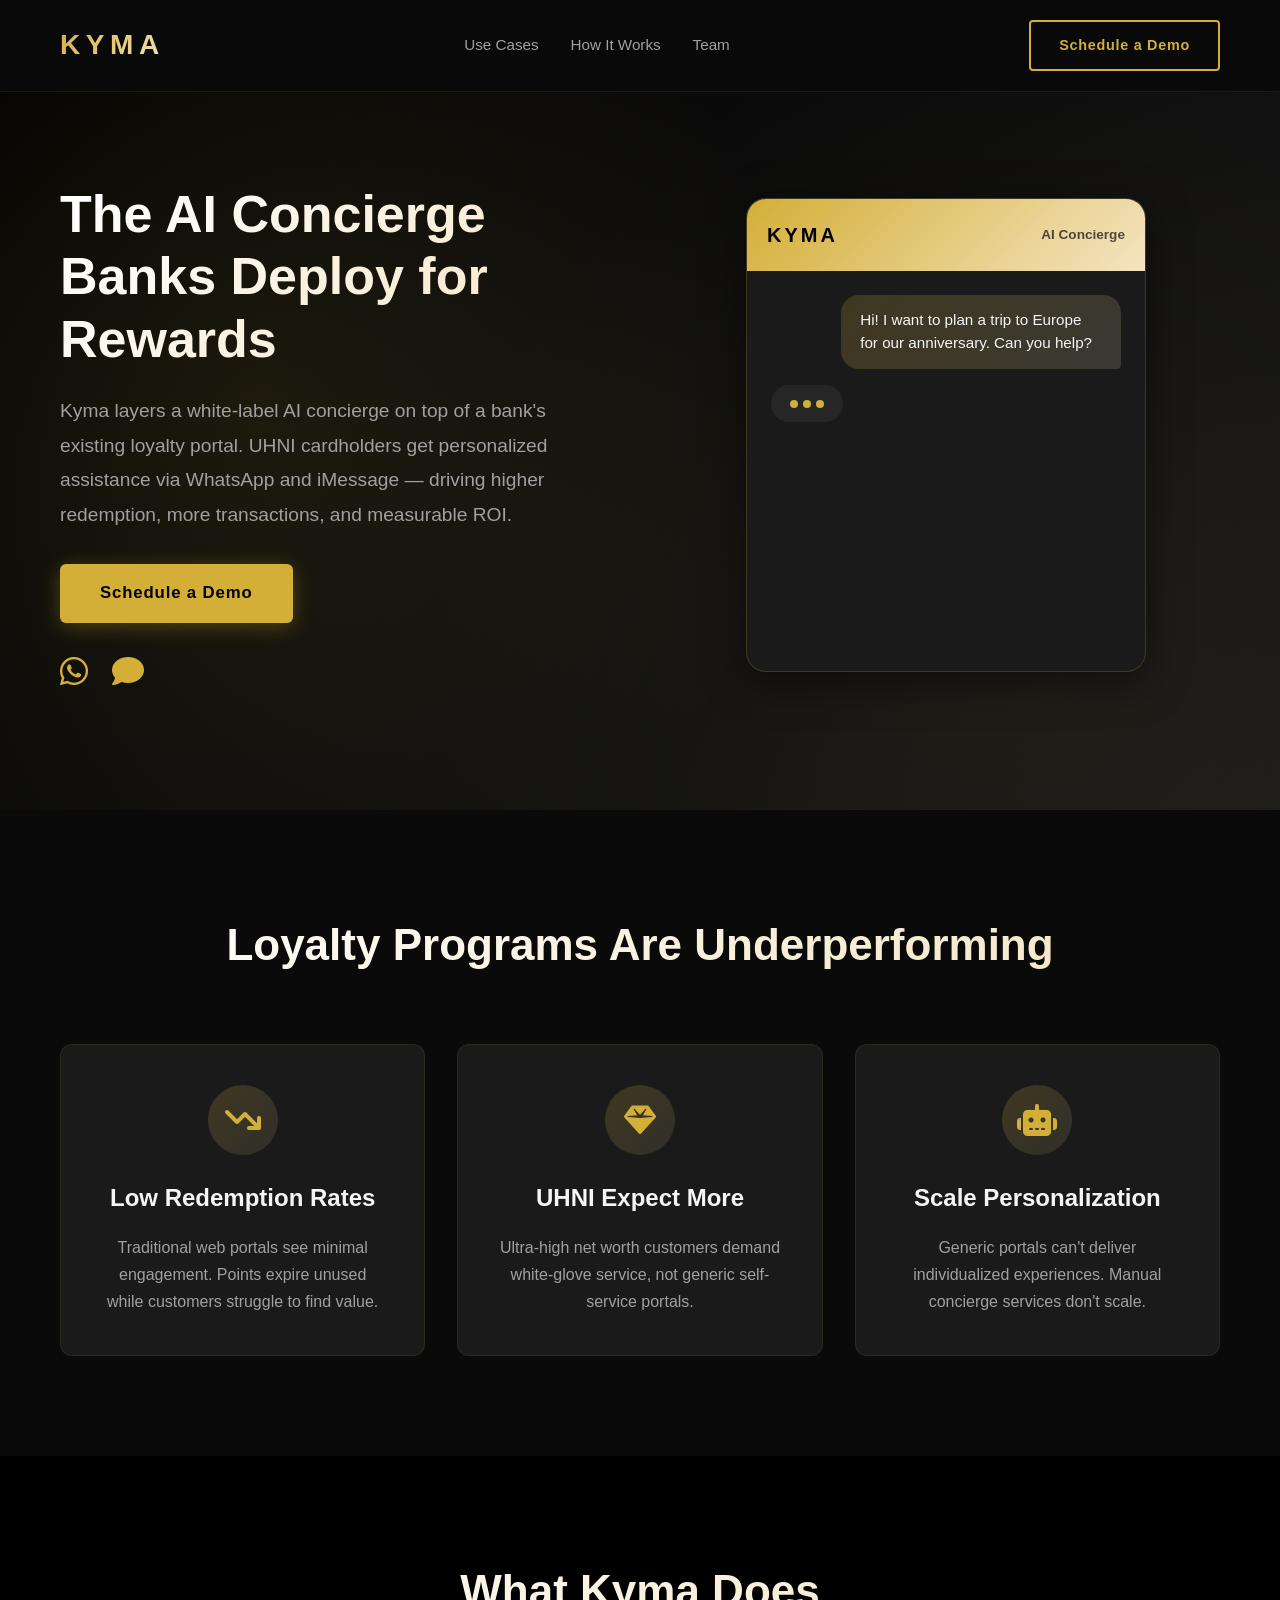
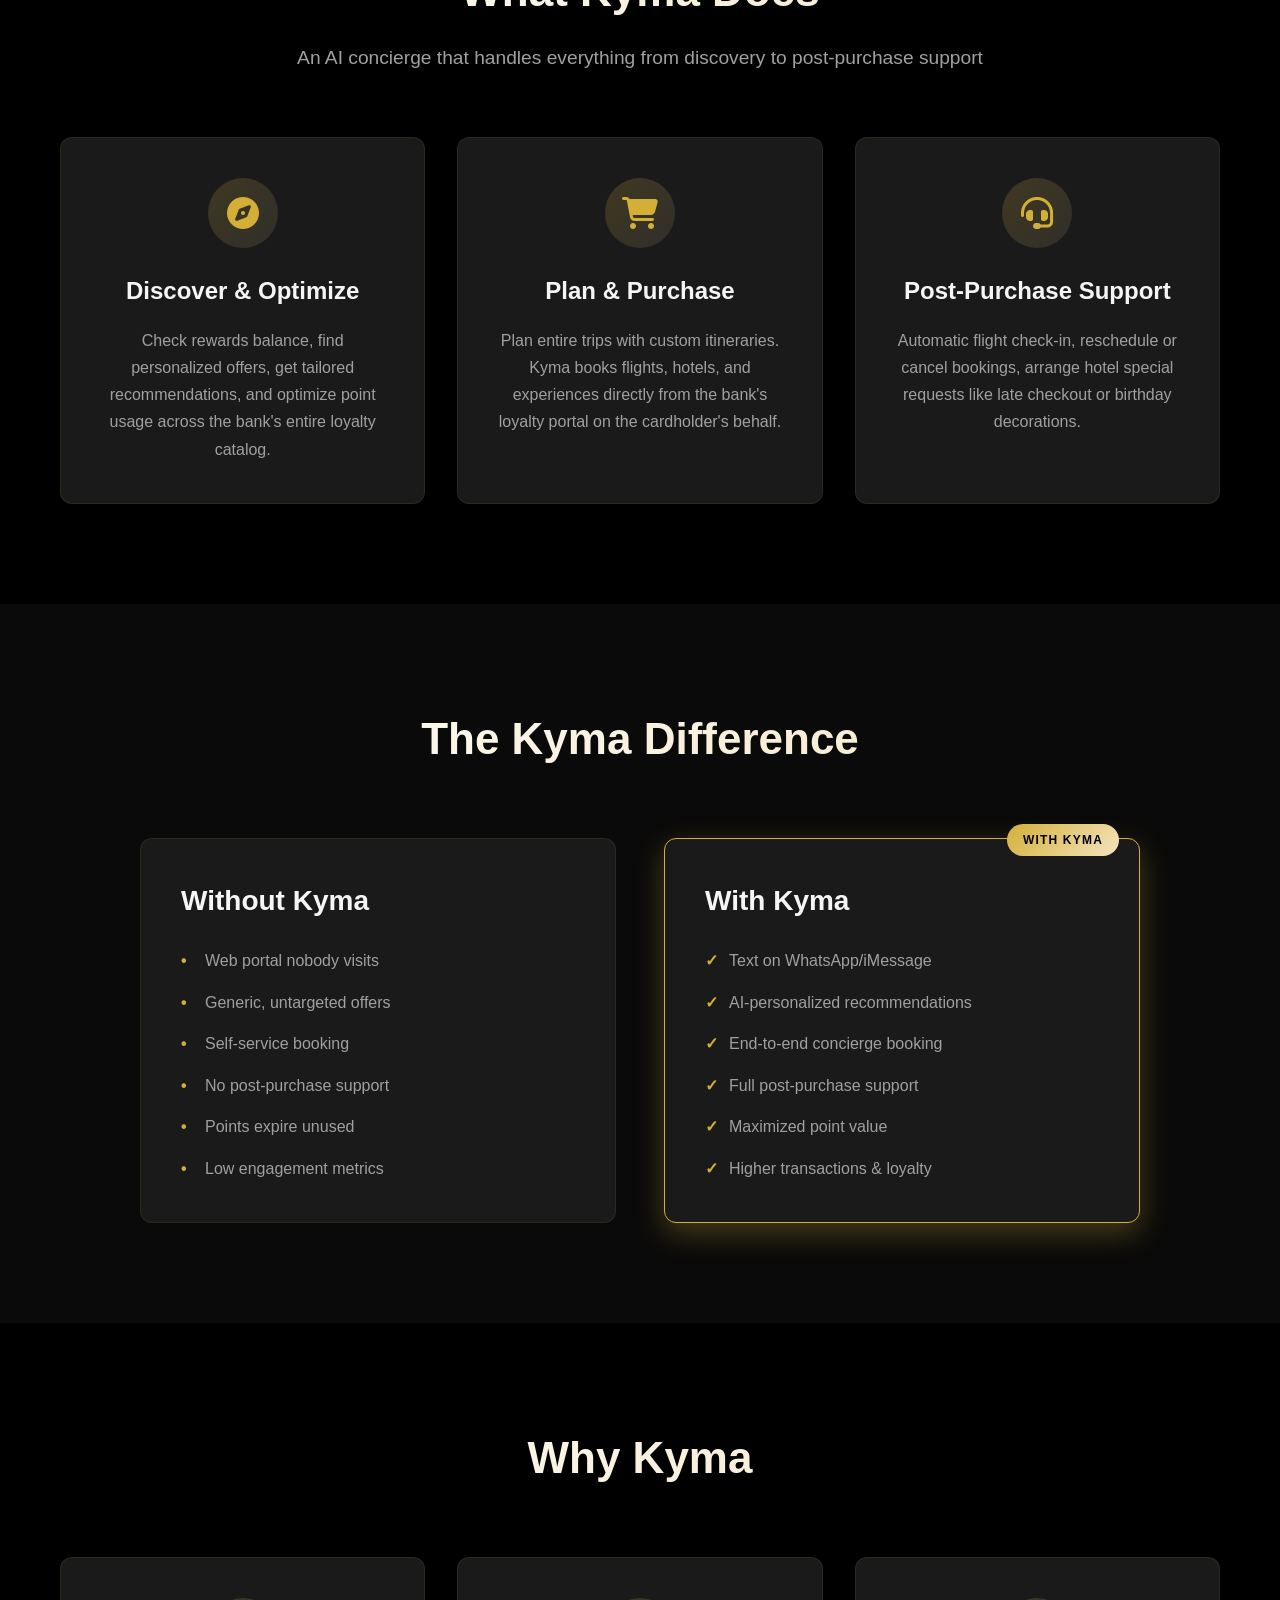
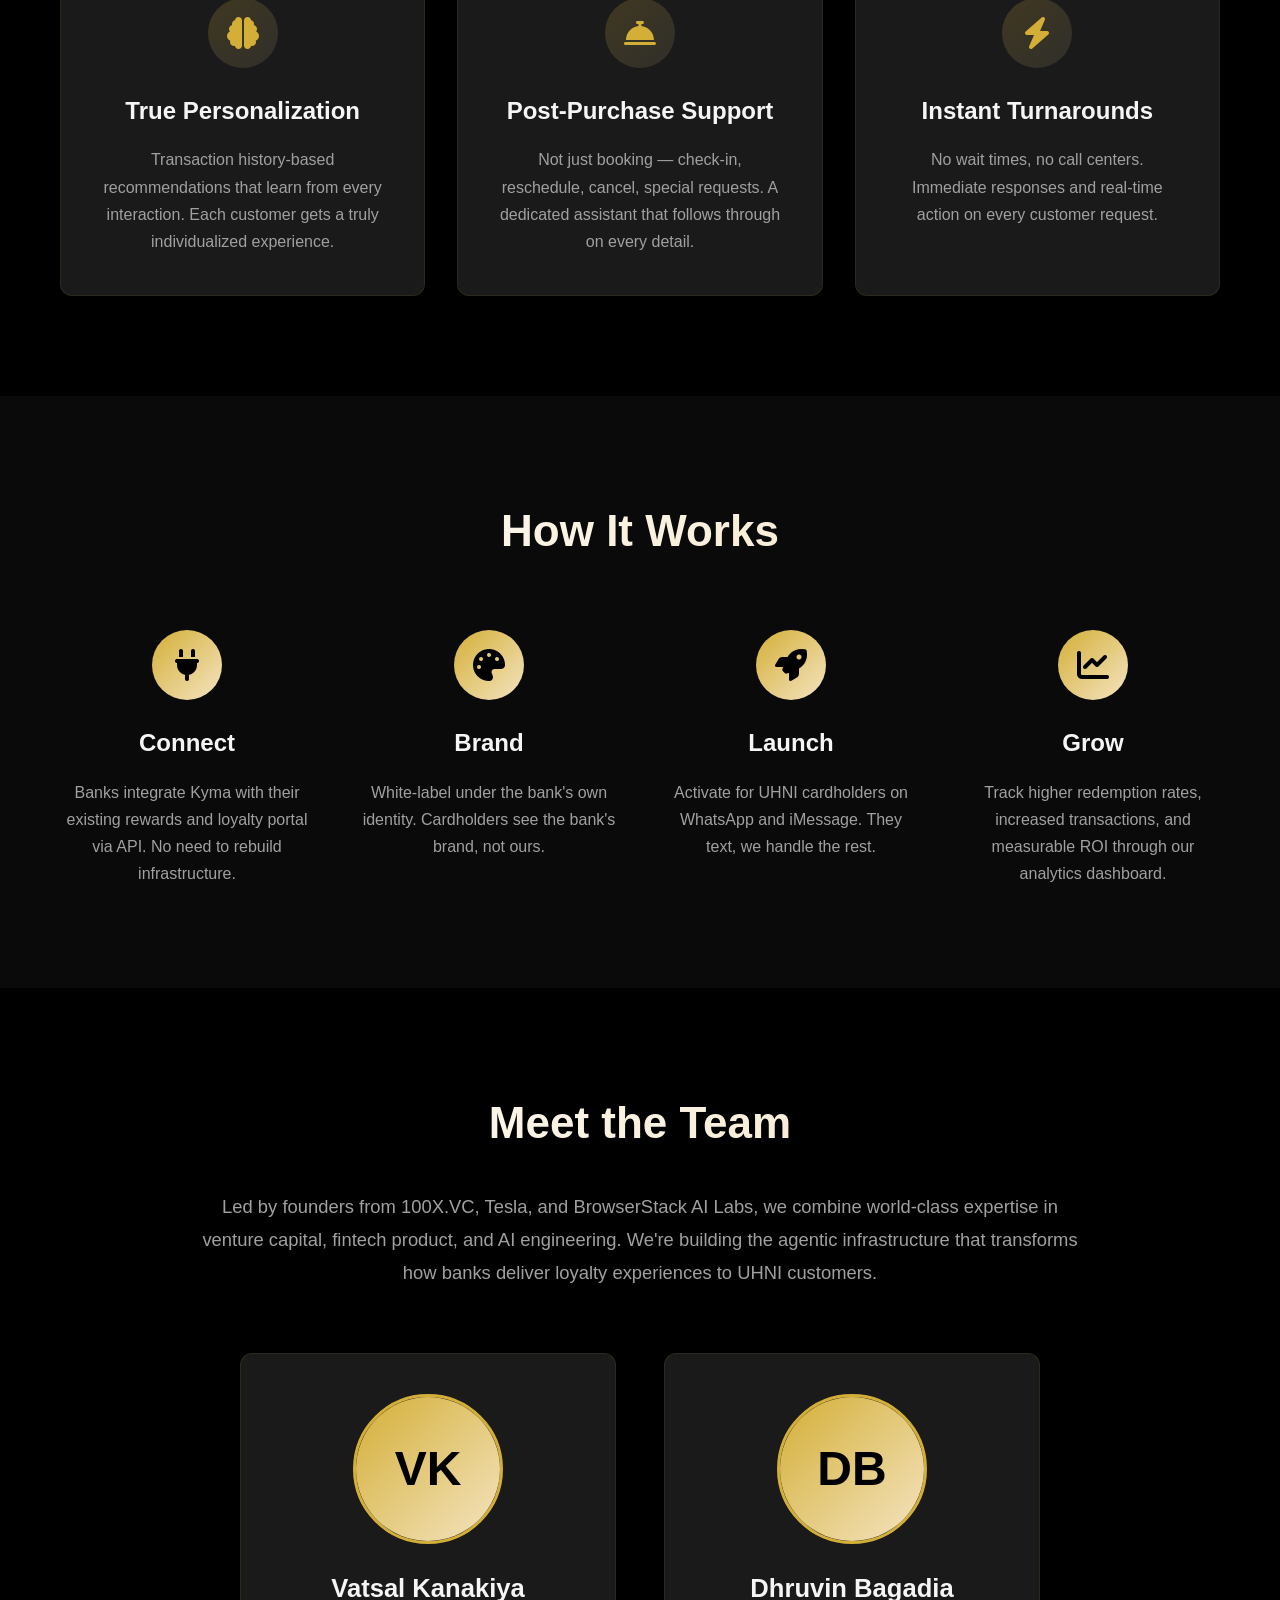
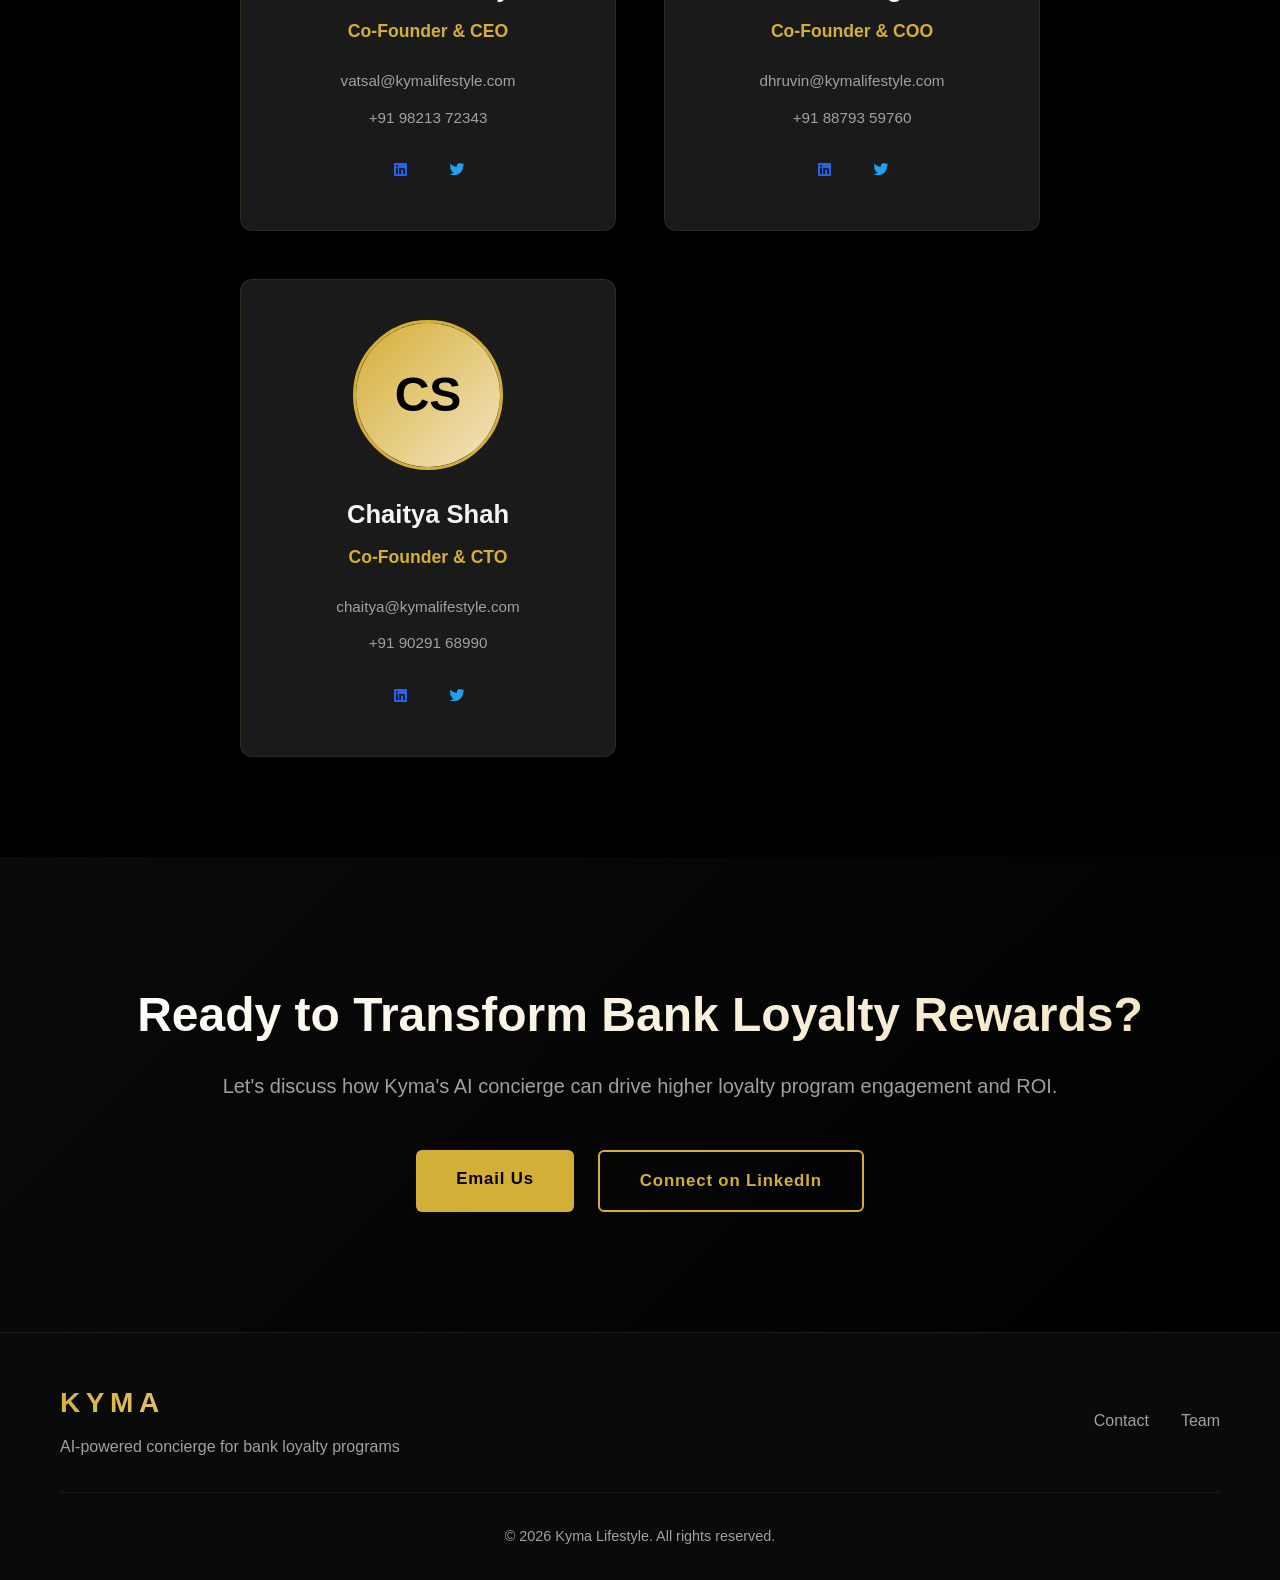
==== index.html @ 5df539b3 "Rewrite website copy to target banks directly Replace vague "your" language with explicit bank-focus" ====
<!DOCTYPE html>
<html lang="en">
<head>
    <meta charset="UTF-8">
    <meta name="viewport" content="width=device-width, initial-scale=1.0">
    <title>Kyma — AI Concierge for Bank Loyalty Programs</title>
    <meta name="description" content="Kyma gives banks an AI-powered concierge layer for loyalty programs — delivered via WhatsApp and iMessage to drive higher redemption and ROI.">
    <link rel="stylesheet" href="styles.css">
    <link rel="stylesheet" href="https://cdnjs.cloudflare.com/ajax/libs/font-awesome/6.5.1/css/all.min.css">
</head>
<body>
    <!-- Navigation -->
    <nav class="navbar">
        <div class="container">
            <div class="nav-content">
                <div class="logo">KYMA</div>
                <div class="nav-links">
                    <a href="#use-cases">Use Cases</a>
                    <a href="#how-it-works">How It Works</a>
                    <a href="#team">Team</a>
                </div>
                <a href="#contact" class="nav-cta">Schedule a Demo</a>
            </div>
        </div>
    </nav>

    <!-- Hero Section -->
    <section class="hero">
        <div class="container">
            <div class="hero-wrapper">
                <div class="hero-text">
                    <h1 class="hero-title">
                        The AI Concierge Banks Deploy for Rewards
                    </h1>
                    <p class="hero-subtitle">
                        Kyma layers a white-label AI concierge on top of a bank's existing loyalty portal.
                        UHNI cardholders get personalized assistance via WhatsApp and iMessage —
                        driving higher redemption, more transactions, and measurable ROI.
                    </p>
                    <a href="#contact" class="cta-button">Schedule a Demo</a>
                    <div class="platform-badges">
                        <i class="fab fa-whatsapp"></i>
                        <i class="fas fa-comment"></i>
                    </div>
                </div>
                <div class="hero-chat">
                    <div class="chat-container">
                        <div class="chat-header">
                            <div class="chat-logo">KYMA</div>
                            <div class="chat-status">AI Concierge</div>
                        </div>
                        <div class="chat-messages" id="chatMessages">
                            <!-- Messages will be added by JavaScript -->
                        </div>
                    </div>
                </div>
            </div>
        </div>
    </section>

    <!-- Problem Statement Section -->
    <section class="problem">
        <div class="container">
            <h2 class="section-title">Loyalty Programs Are Underperforming</h2>
            <div class="problem-grid">
                <div class="problem-card">
                    <div class="icon-wrapper">
                        <i class="fas fa-arrow-trend-down"></i>
                    </div>
                    <h3>Low Redemption Rates</h3>
                    <p>Traditional web portals see minimal engagement. Points expire unused while customers struggle to find value.</p>
                </div>
                <div class="problem-card">
                    <div class="icon-wrapper">
                        <i class="fas fa-gem"></i>
                    </div>
                    <h3>UHNI Expect More</h3>
                    <p>Ultra-high net worth customers demand white-glove service, not generic self-service portals.</p>
                </div>
                <div class="problem-card">
                    <div class="icon-wrapper">
                        <i class="fas fa-robot"></i>
                    </div>
                    <h3>Scale Personalization</h3>
                    <p>Generic portals can't deliver individualized experiences. Manual concierge services don't scale.</p>
                </div>
            </div>
        </div>
    </section>

    <!-- Use Cases Section -->
    <section class="use-cases" id="use-cases">
        <div class="container">
            <h2 class="section-title">What Kyma Does</h2>
            <p class="section-subtitle">
                An AI concierge that handles everything from discovery to post-purchase support
            </p>
            <div class="use-cases-grid">
                <div class="use-case-card">
                    <div class="icon-wrapper">
                        <i class="fas fa-compass"></i>
                    </div>
                    <h3>Discover & Optimize</h3>
                    <p>Check rewards balance, find personalized offers, get tailored recommendations, and optimize point usage across the bank's entire loyalty catalog.</p>
                </div>
                <div class="use-case-card">
                    <div class="icon-wrapper">
                        <i class="fas fa-cart-shopping"></i>
                    </div>
                    <h3>Plan & Purchase</h3>
                    <p>Plan entire trips with custom itineraries. Kyma books flights, hotels, and experiences directly from the bank's loyalty portal on the cardholder's behalf.</p>
                </div>
                <div class="use-case-card">
                    <div class="icon-wrapper">
                        <i class="fas fa-headset"></i>
                    </div>
                    <h3>Post-Purchase Support</h3>
                    <p>Automatic flight check-in, reschedule or cancel bookings, arrange hotel special requests like late checkout or birthday decorations.</p>
                </div>
            </div>
        </div>
    </section>

    <!-- Before/After Comparison -->
    <section class="comparison">
        <div class="container">
            <h2 class="section-title">The Kyma Difference</h2>
            <div class="comparison-grid">
                <div class="comparison-card without">
                    <h3>Without Kyma</h3>
                    <ul>
                        <li>Web portal nobody visits</li>
                        <li>Generic, untargeted offers</li>
                        <li>Self-service booking</li>
                        <li>No post-purchase support</li>
                        <li>Points expire unused</li>
                        <li>Low engagement metrics</li>
                    </ul>
                </div>
                <div class="comparison-card with">
                    <div class="gold-badge">WITH KYMA</div>
                    <h3>With Kyma</h3>
                    <ul>
                        <li>Text on WhatsApp/iMessage</li>
                        <li>AI-personalized recommendations</li>
                        <li>End-to-end concierge booking</li>
                        <li>Full post-purchase support</li>
                        <li>Maximized point value</li>
                        <li>Higher transactions & loyalty</li>
                    </ul>
                </div>
            </div>
        </div>
    </section>

    <!-- Why Kyma -->
    <section class="why-kyma">
        <div class="container">
            <h2 class="section-title">Why Kyma</h2>
            <div class="differentiators-grid">
                <div class="differentiator-card">
                    <div class="icon-wrapper">
                        <i class="fas fa-brain"></i>
                    </div>
                    <h3>True Personalization</h3>
                    <p>Transaction history-based recommendations that learn from every interaction. Each customer gets a truly individualized experience.</p>
                </div>
                <div class="differentiator-card">
                    <div class="icon-wrapper">
                        <i class="fas fa-concierge-bell"></i>
                    </div>
                    <h3>Post-Purchase Support</h3>
                    <p>Not just booking — check-in, reschedule, cancel, special requests. A dedicated assistant that follows through on every detail.</p>
                </div>
                <div class="differentiator-card">
                    <div class="icon-wrapper">
                        <i class="fas fa-bolt"></i>
                    </div>
                    <h3>Instant Turnarounds</h3>
                    <p>No wait times, no call centers. Immediate responses and real-time action on every customer request.</p>
                </div>
            </div>
        </div>
    </section>

    <!-- How It Works Section -->
    <section class="how-it-works" id="how-it-works">
        <div class="container">
            <h2 class="section-title">How It Works</h2>
            <div class="steps">
                <div class="step">
                    <div class="step-icon">
                        <i class="fas fa-plug"></i>
                    </div>
                    <h3>Connect</h3>
                    <p>Banks integrate Kyma with their existing rewards and loyalty portal via API. No need to rebuild infrastructure.</p>
                </div>
                <div class="step">
                    <div class="step-icon">
                        <i class="fas fa-palette"></i>
                    </div>
                    <h3>Brand</h3>
                    <p>White-label under the bank's own identity. Cardholders see the bank's brand, not ours.</p>
                </div>
                <div class="step">
                    <div class="step-icon">
                        <i class="fas fa-rocket"></i>
                    </div>
                    <h3>Launch</h3>
                    <p>Activate for UHNI cardholders on WhatsApp and iMessage. They text, we handle the rest.</p>
                </div>
                <div class="step">
                    <div class="step-icon">
                        <i class="fas fa-chart-line"></i>
                    </div>
                    <h3>Grow</h3>
                    <p>Track higher redemption rates, increased transactions, and measurable ROI through our analytics dashboard.</p>
                </div>
            </div>
        </div>
    </section>

    <!-- Team Section -->
    <section class="team" id="team">
        <div class="container">
            <h2 class="section-title">Meet the Team</h2>
            <p class="team-bio">
                Led by founders from 100X.VC, Tesla, and BrowserStack AI Labs, we combine world-class expertise in venture capital, fintech product, and AI engineering. We're building the agentic infrastructure that transforms how banks deliver loyalty experiences to UHNI customers.
            </p>
            <div class="team-grid">
                <div class="team-member">
                    <div class="member-photo">
                        <div class="photo-placeholder">VK</div>
                    </div>
                    <h3>Vatsal Kanakiya</h3>
                    <p class="member-role">Co-Founder & CEO</p>
                    <div class="member-contact">
                        <a href="mailto:vatsal@kymalifestyle.com">vatsal@kymalifestyle.com</a>
                        <a href="tel:+919821372343">+91 98213 72343</a>
                        <div class="social-links">
                            <a href="https://linkedin.com/in/vazzup" target="_blank" class="linkedin-link"><i class="fab fa-linkedin"></i></a>
                            <a href="https://twitter.com/vazzupk" target="_blank" class="twitter-link"><i class="fab fa-twitter"></i></a>
                        </div>
                    </div>
                </div>
                <div class="team-member">
                    <div class="member-photo">
                        <div class="photo-placeholder">DB</div>
                    </div>
                    <h3>Dhruvin Bagadia</h3>
                    <p class="member-role">Co-Founder & COO</p>
                    <div class="member-contact">
                        <a href="mailto:dhruvin@kymalifestyle.com">dhruvin@kymalifestyle.com</a>
                        <a href="tel:+918879359760">+91 88793 59760</a>
                        <div class="social-links">
                            <a href="https://www.linkedin.com/in/dhruvin-bagadia-a34450191/" target="_blank" class="linkedin-link"><i class="fab fa-linkedin"></i></a>
                            <a href="https://twitter.com/dhrbag0211" target="_blank" class="twitter-link"><i class="fab fa-twitter"></i></a>
                        </div>
                    </div>
                </div>
                <div class="team-member">
                    <div class="member-photo">
                        <div class="photo-placeholder">CS</div>
                    </div>
                    <h3>Chaitya Shah</h3>
                    <p class="member-role">Co-Founder & CTO</p>
                    <div class="member-contact">
                        <a href="mailto:chaitya@kymalifestyle.com">chaitya@kymalifestyle.com</a>
                        <a href="tel:+919029168990">+91 90291 68990</a>
                        <div class="social-links">
                            <a href="https://www.linkedin.com/in/Chaitya62" target="_blank" class="linkedin-link"><i class="fab fa-linkedin"></i></a>
                            <a href="https://twitter.com/Chaitya62" target="_blank" class="twitter-link"><i class="fab fa-twitter"></i></a>
                        </div>
                    </div>
                </div>
            </div>
        </div>
    </section>

    <!-- Contact Section -->
    <section class="contact" id="contact">
        <div class="container">
            <div class="contact-content">
                <h2>Ready to Transform Bank Loyalty Rewards?</h2>
                <p>Let's discuss how Kyma's AI concierge can drive higher loyalty program engagement and ROI.</p>
                <div class="contact-options">
                    <a href="mailto:vatsal@kymalifestyle.com" class="contact-button">Email Us</a>
                    <a href="https://linkedin.com/in/vazzup" target="_blank" class="contact-button secondary">Connect on LinkedIn</a>
                </div>
            </div>
        </div>
    </section>

    <!-- Footer -->
    <footer class="footer">
        <div class="container">
            <div class="footer-content">
                <div class="footer-left">
                    <div class="logo">KYMA</div>
                    <p>AI-powered concierge for bank loyalty programs</p>
                </div>
                <div class="footer-right">
                    <a href="mailto:vatsal@kymalifestyle.com">Contact</a>
                    <a href="#team">Team</a>
                </div>
            </div>
            <div class="footer-bottom">
                <p>&copy; 2026 Kyma Lifestyle. All rights reserved.</p>
            </div>
        </div>
    </footer>

    <script src="script.js"></script>
</body>
</html>
---- styles.css ----
/* Reset and Base Styles */
* {
    margin: 0;
    padding: 0;
    box-sizing: border-box;
}

:root {
    --primary-dark: #0a0a0a;
    --primary-gold: #d4af37;
    --secondary-gold: #f4e4c1;
    --text-light: #f5f5f5;
    --text-gray: #a0a0a0;
    --bg-dark: #000000;
    --bg-card: #1a1a1a;
    --accent-blue: #2563eb;
    --accent-green: #25d366;
}

html {
    scroll-behavior: smooth;
}

body {
    font-family: -apple-system, BlinkMacSystemFont, 'Segoe UI', 'Roboto', 'Helvetica Neue', Arial, sans-serif;
    line-height: 1.6;
    color: var(--text-light);
    background-color: var(--bg-dark);
    overflow-x: hidden;
}

.container {
    max-width: 1200px;
    margin: 0 auto;
    padding: 0 20px;
}

/* Navigation */
.navbar {
    position: fixed;
    top: 0;
    width: 100%;
    background: rgba(10, 10, 10, 0.95);
    backdrop-filter: blur(10px);
    z-index: 1000;
    border-bottom: 1px solid rgba(212, 175, 55, 0.1);
}

.nav-content {
    display: flex;
    justify-content: space-between;
    align-items: center;
    padding: 1.25rem 0;
    gap: 2rem;
}

.logo {
    font-size: 1.75rem;
    font-weight: 700;
    letter-spacing: 0.2em;
    background: linear-gradient(135deg, var(--primary-gold), var(--secondary-gold));
    -webkit-background-clip: text;
    -webkit-text-fill-color: transparent;
    background-clip: text;
}

.nav-links {
    display: flex;
    gap: 2rem;
    align-items: center;
}

.nav-links a {
    color: var(--text-gray);
    text-decoration: none;
    font-weight: 500;
    font-size: 0.95rem;
    transition: color 0.3s ease;
}

.nav-links a:hover {
    color: var(--primary-gold);
}

.nav-cta {
    padding: 0.75rem 1.75rem;
    background: transparent;
    color: var(--primary-gold);
    border: 2px solid var(--primary-gold);
    text-decoration: none;
    border-radius: 4px;
    font-weight: 600;
    font-size: 0.9rem;
    transition: all 0.3s ease;
    letter-spacing: 0.05em;
    white-space: nowrap;
}

.nav-cta:hover {
    background: var(--primary-gold);
    color: var(--bg-dark);
    transform: translateY(-2px);
}

/* Hero Section */
.hero {
    min-height: 90vh;
    display: flex;
    align-items: center;
    padding: 140px 20px 80px;
    background: linear-gradient(135deg, #000000 0%, #1a1a1a 100%);
    position: relative;
    overflow: hidden;
}

.hero::before {
    content: '';
    position: absolute;
    top: 0;
    left: 0;
    right: 0;
    bottom: 0;
    background: radial-gradient(circle at 20% 50%, rgba(212, 175, 55, 0.1) 0%, transparent 50%),
                radial-gradient(circle at 80% 80%, rgba(212, 175, 55, 0.05) 0%, transparent 50%);
    pointer-events: none;
}

.hero-wrapper {
    display: grid;
    grid-template-columns: 1fr 1fr;
    gap: 4rem;
    align-items: center;
    position: relative;
    z-index: 1;
}

.hero-text {
    max-width: 600px;
}

.hero-title {
    font-size: 3.25rem;
    font-weight: 700;
    line-height: 1.2;
    margin-bottom: 1.5rem;
    background: linear-gradient(135deg, #ffffff 0%, var(--secondary-gold) 100%);
    -webkit-background-clip: text;
    -webkit-text-fill-color: transparent;
    background-clip: text;
}

.hero-subtitle {
    font-size: 1.2rem;
    color: var(--text-gray);
    margin-bottom: 2rem;
    line-height: 1.8;
}

.cta-button {
    display: inline-block;
    padding: 1rem 2.5rem;
    background: var(--primary-gold);
    color: var(--bg-dark);
    text-decoration: none;
    border-radius: 6px;
    font-weight: 700;
    font-size: 1.05rem;
    transition: all 0.3s ease;
    letter-spacing: 0.05em;
    box-shadow: 0 4px 20px rgba(212, 175, 55, 0.3);
}

.cta-button:hover {
    transform: translateY(-3px);
    box-shadow: 0 6px 30px rgba(212, 175, 55, 0.5);
}

.platform-badges {
    display: flex;
    gap: 1.5rem;
    margin-top: 2rem;
    font-size: 2rem;
}

.platform-badges i {
    color: var(--primary-gold);
    transition: transform 0.3s ease;
}

.platform-badges i:hover {
    transform: scale(1.1);
}

/* Chat Mockup */
.hero-chat {
    display: flex;
    justify-content: center;
    align-items: center;
}

.chat-container {
    width: 100%;
    max-width: 400px;
    background: var(--bg-card);
    border-radius: 20px;
    overflow: hidden;
    border: 1px solid rgba(212, 175, 55, 0.2);
    box-shadow: 0 10px 40px rgba(0, 0, 0, 0.5);
}

.chat-header {
    background: linear-gradient(135deg, var(--primary-gold), var(--secondary-gold));
    padding: 1.25rem;
    display: flex;
    justify-content: space-between;
    align-items: center;
}

.chat-logo {
    font-size: 1.25rem;
    font-weight: 700;
    color: var(--bg-dark);
    letter-spacing: 0.15em;
}

.chat-status {
    font-size: 0.85rem;
    color: rgba(10, 10, 10, 0.7);
    font-weight: 600;
}

.chat-messages {
    padding: 1.5rem;
    height: 400px;
    overflow: hidden;
    display: flex;
    flex-direction: column;
    gap: 1rem;
}

.chat-message {
    display: flex;
    animation: slideIn 0.4s ease;
}

@keyframes slideIn {
    from {
        opacity: 0;
        transform: translateY(10px);
    }
    to {
        opacity: 1;
        transform: translateY(0);
    }
}

.chat-message.user {
    justify-content: flex-end;
}

.chat-message.kyma {
    justify-content: flex-start;
}

.message-bubble {
    max-width: 80%;
    padding: 0.9rem 1.2rem;
    border-radius: 18px;
    font-size: 0.95rem;
    line-height: 1.5;
}

.chat-message.user .message-bubble {
    background: linear-gradient(135deg, rgba(212, 175, 55, 0.2), rgba(244, 228, 193, 0.15));
    color: var(--text-light);
    border-bottom-right-radius: 4px;
}

.chat-message.kyma .message-bubble {
    background: rgba(255, 255, 255, 0.05);
    color: var(--text-light);
    border-bottom-left-radius: 4px;
}

.typing-indicator {
    display: flex;
    gap: 5px;
    padding: 0.9rem 1.2rem;
    background: rgba(255, 255, 255, 0.05);
    border-radius: 18px;
    width: fit-content;
}

.typing-dot {
    width: 8px;
    height: 8px;
    background: var(--primary-gold);
    border-radius: 50%;
    animation: typing 1.4s infinite;
}

.typing-dot:nth-child(2) {
    animation-delay: 0.2s;
}

.typing-dot:nth-child(3) {
    animation-delay: 0.4s;
}

@keyframes typing {
    0%, 60%, 100% {
        transform: translateY(0);
        opacity: 0.7;
    }
    30% {
        transform: translateY(-10px);
        opacity: 1;
    }
}

/* Icon Wrapper */
.icon-wrapper {
    width: 70px;
    height: 70px;
    border-radius: 50%;
    background: linear-gradient(135deg, rgba(212, 175, 55, 0.2), rgba(244, 228, 193, 0.1));
    display: flex;
    align-items: center;
    justify-content: center;
    margin: 0 auto 1.5rem;
    font-size: 2rem;
    color: var(--primary-gold);
}

/* Section Styles */
section {
    padding: 100px 20px;
}

.section-title {
    font-size: 2.75rem;
    text-align: center;
    margin-bottom: 1rem;
    font-weight: 700;
    background: linear-gradient(135deg, #ffffff 0%, var(--secondary-gold) 100%);
    -webkit-background-clip: text;
    -webkit-text-fill-color: transparent;
    background-clip: text;
}

.section-subtitle {
    text-align: center;
    font-size: 1.2rem;
    color: var(--text-gray);
    margin-bottom: 4rem;
    max-width: 700px;
    margin-left: auto;
    margin-right: auto;
}

/* Problem Statement Section */
.problem {
    background: var(--primary-dark);
}

.problem-grid {
    display: grid;
    grid-template-columns: repeat(auto-fit, minmax(300px, 1fr));
    gap: 2rem;
    margin-top: 4rem;
}

.problem-card {
    background: var(--bg-card);
    padding: 2.5rem;
    border-radius: 12px;
    border: 1px solid rgba(212, 175, 55, 0.1);
    text-align: center;
    transition: all 0.3s ease;
}

.problem-card:hover {
    border-color: var(--primary-gold);
    transform: translateY(-5px);
    box-shadow: 0 10px 30px rgba(212, 175, 55, 0.2);
}

.problem-card h3 {
    font-size: 1.5rem;
    margin-bottom: 1rem;
    color: var(--text-light);
}

.problem-card p {
    color: var(--text-gray);
    line-height: 1.7;
}

/* Use Cases Section */
.use-cases {
    background: var(--bg-dark);
}

.use-cases-grid {
    display: grid;
    grid-template-columns: repeat(auto-fit, minmax(300px, 1fr));
    gap: 2rem;
    margin-top: 4rem;
}

.use-case-card {
    background: var(--bg-card);
    padding: 2.5rem;
    border-radius: 12px;
    text-align: center;
    border: 1px solid rgba(212, 175, 55, 0.1);
    transition: all 0.3s ease;
}

.use-case-card:hover {
    border-color: var(--primary-gold);
    transform: translateY(-5px);
    box-shadow: 0 10px 30px rgba(212, 175, 55, 0.2);
}

.use-case-card h3 {
    font-size: 1.5rem;
    margin-bottom: 1rem;
    color: var(--text-light);
}

.use-case-card p {
    color: var(--text-gray);
    line-height: 1.7;
}

/* Comparison Section */
.comparison {
    background: var(--primary-dark);
}

.comparison-grid {
    display: grid;
    grid-template-columns: repeat(auto-fit, minmax(320px, 1fr));
    gap: 3rem;
    margin-top: 4rem;
    max-width: 1000px;
    margin-left: auto;
    margin-right: auto;
}

.comparison-card {
    background: var(--bg-card);
    padding: 2.5rem;
    border-radius: 12px;
    border: 1px solid rgba(212, 175, 55, 0.1);
    position: relative;
}

.comparison-card.without {
    opacity: 0.7;
}

.comparison-card.with {
    border-color: var(--primary-gold);
    box-shadow: 0 10px 30px rgba(212, 175, 55, 0.3);
}

.gold-badge {
    position: absolute;
    top: -15px;
    right: 20px;
    background: linear-gradient(135deg, var(--primary-gold), var(--secondary-gold));
    color: var(--bg-dark);
    padding: 0.4rem 1rem;
    border-radius: 20px;
    font-size: 0.75rem;
    font-weight: 700;
    letter-spacing: 0.1em;
}

.comparison-card h3 {
    font-size: 1.75rem;
    margin-bottom: 1.5rem;
    color: var(--text-light);
}

.comparison-card ul {
    list-style: none;
    display: flex;
    flex-direction: column;
    gap: 1rem;
}

.comparison-card li {
    padding-left: 1.5rem;
    position: relative;
    color: var(--text-gray);
    line-height: 1.6;
}

.comparison-card li::before {
    content: '•';
    position: absolute;
    left: 0;
    color: var(--primary-gold);
    font-weight: bold;
}

.comparison-card.with li::before {
    content: '✓';
}

/* Why Kyma Section */
.why-kyma {
    background: var(--bg-dark);
}

.differentiators-grid {
    display: grid;
    grid-template-columns: repeat(auto-fit, minmax(300px, 1fr));
    gap: 2rem;
    margin-top: 4rem;
}

.differentiator-card {
    background: var(--bg-card);
    padding: 2.5rem;
    border-radius: 12px;
    text-align: center;
    border: 1px solid rgba(212, 175, 55, 0.1);
    transition: all 0.3s ease;
}

.differentiator-card:hover {
    border-color: var(--primary-gold);
    transform: translateY(-5px);
    box-shadow: 0 10px 30px rgba(212, 175, 55, 0.2);
}

.differentiator-card h3 {
    font-size: 1.5rem;
    margin-bottom: 1rem;
    color: var(--text-light);
}

.differentiator-card p {
    color: var(--text-gray);
    line-height: 1.7;
}

/* How It Works Section */
.how-it-works {
    background: var(--primary-dark);
}

.steps {
    display: grid;
    grid-template-columns: repeat(auto-fit, minmax(250px, 1fr));
    gap: 3rem;
    margin-top: 4rem;
}

.step {
    text-align: center;
}

.step-icon {
    width: 70px;
    height: 70px;
    border-radius: 50%;
    background: linear-gradient(135deg, var(--primary-gold), var(--secondary-gold));
    color: var(--bg-dark);
    font-size: 2rem;
    display: flex;
    align-items: center;
    justify-content: center;
    margin: 0 auto 1.5rem;
}

.step h3 {
    font-size: 1.5rem;
    margin-bottom: 1rem;
    color: var(--text-light);
}

.step p {
    color: var(--text-gray);
    line-height: 1.7;
}

/* Team Section */
.team {
    background: var(--bg-dark);
}

.team-bio {
    text-align: center;
    font-size: 1.15rem;
    color: var(--text-gray);
    max-width: 900px;
    margin: 2rem auto 4rem;
    line-height: 1.8;
}

.team-grid {
    display: grid;
    grid-template-columns: repeat(auto-fit, minmax(320px, 1fr));
    gap: 3rem;
    max-width: 800px;
    margin: 0 auto;
}

.team-member {
    background: var(--bg-card);
    padding: 2.5rem;
    border-radius: 12px;
    text-align: center;
    border: 1px solid rgba(212, 175, 55, 0.1);
    transition: all 0.3s ease;
}

.team-member:hover {
    border-color: var(--primary-gold);
    transform: translateY(-5px);
}

.member-photo {
    width: 150px;
    height: 150px;
    margin: 0 auto 1.5rem;
    border-radius: 50%;
    overflow: hidden;
    border: 3px solid var(--primary-gold);
}

.photo-placeholder {
    width: 100%;
    height: 100%;
    background: linear-gradient(135deg, var(--primary-gold), var(--secondary-gold));
    display: flex;
    align-items: center;
    justify-content: center;
    font-size: 3rem;
    font-weight: 700;
    color: var(--bg-dark);
}

.team-member h3 {
    font-size: 1.6rem;
    margin-bottom: 0.5rem;
    color: var(--text-light);
}

.member-role {
    color: var(--primary-gold);
    font-size: 1.1rem;
    margin-bottom: 1.5rem;
    font-weight: 600;
}

.member-contact {
    display: flex;
    flex-direction: column;
    gap: 0.75rem;
}

.member-contact a {
    color: var(--text-gray);
    text-decoration: none;
    transition: color 0.3s ease;
    font-size: 0.95rem;
}

.member-contact a:hover {
    color: var(--primary-gold);
}

.social-links {
    display: flex;
    gap: 1rem;
    justify-content: center;
    margin-top: 0.5rem;
}

.linkedin-link,
.twitter-link {
    display: inline-flex;
    align-items: center;
    justify-content: center;
    font-size: 1.5rem;
    width: 40px;
    height: 40px;
    border-radius: 50%;
    transition: all 0.3s ease;
}

.linkedin-link {
    color: var(--accent-blue) !important;
}

.linkedin-link:hover {
    background: rgba(37, 99, 235, 0.1);
    transform: scale(1.1);
}

.twitter-link {
    color: #1DA1F2 !important;
}

.twitter-link:hover {
    background: rgba(29, 161, 242, 0.1);
    transform: scale(1.1);
}

/* Contact Section */
.contact {
    background: linear-gradient(135deg, var(--primary-dark) 0%, var(--bg-dark) 100%);
    text-align: center;
    padding: 120px 20px;
}

.contact-content h2 {
    font-size: 3rem;
    margin-bottom: 1rem;
    background: linear-gradient(135deg, #ffffff 0%, var(--secondary-gold) 100%);
    -webkit-background-clip: text;
    -webkit-text-fill-color: transparent;
    background-clip: text;
}

.contact-content p {
    font-size: 1.25rem;
    color: var(--text-gray);
    margin-bottom: 3rem;
}

.contact-options {
    display: flex;
    gap: 1.5rem;
    justify-content: center;
    flex-wrap: wrap;
}

.contact-button {
    padding: 1rem 2.5rem;
    background: var(--primary-gold);
    color: var(--bg-dark);
    text-decoration: none;
    border-radius: 6px;
    font-weight: 700;
    font-size: 1.05rem;
    transition: all 0.3s ease;
    letter-spacing: 0.05em;
}

.contact-button:hover {
    transform: translateY(-3px);
    box-shadow: 0 6px 30px rgba(212, 175, 55, 0.5);
}

.contact-button.secondary {
    background: transparent;
    color: var(--primary-gold);
    border: 2px solid var(--primary-gold);
}

.contact-button.secondary:hover {
    background: var(--primary-gold);
    color: var(--bg-dark);
}

/* Footer */
.footer {
    background: var(--primary-dark);
    padding: 3rem 20px 2rem;
    border-top: 1px solid rgba(212, 175, 55, 0.1);
}

.footer-content {
    display: flex;
    justify-content: space-between;
    align-items: center;
    margin-bottom: 2rem;
    flex-wrap: wrap;
    gap: 2rem;
}

.footer-left p {
    color: var(--text-gray);
    margin-top: 0.5rem;
}

.footer-right {
    display: flex;
    gap: 2rem;
}

.footer-right a {
    color: var(--text-gray);
    text-decoration: none;
    transition: color 0.3s ease;
}

.footer-right a:hover {
    color: var(--primary-gold);
}

.footer-bottom {
    text-align: center;
    padding-top: 2rem;
    border-top: 1px solid rgba(212, 175, 55, 0.1);
}

.footer-bottom p {
    color: var(--text-gray);
    font-size: 0.9rem;
}

/* Responsive Design */
@media (max-width: 768px) {
    .nav-links {
        display: none;
    }

    .hero-wrapper {
        grid-template-columns: 1fr;
        gap: 3rem;
    }

    .hero-text {
        text-align: center;
        max-width: 100%;
    }

    .hero-title {
        font-size: 2.5rem;
    }

    .hero-subtitle {
        font-size: 1.1rem;
    }

    .platform-badges {
        justify-content: center;
    }

    .chat-container {
        max-width: 100%;
    }

    .section-title {
        font-size: 2rem;
    }

    .problem-grid,
    .use-cases-grid,
    .differentiators-grid {
        grid-template-columns: 1fr;
    }

    .comparison-grid {
        grid-template-columns: 1fr;
    }

    .steps {
        grid-template-columns: 1fr;
    }

    .team-grid {
        grid-template-columns: 1fr;
    }

    .contact-content h2 {
        font-size: 2rem;
    }

    .footer-content {
        flex-direction: column;
        text-align: center;
    }

    .nav-cta {
        padding: 0.6rem 1.2rem;
        font-size: 0.85rem;
    }
}

@media (max-width: 480px) {
    .hero-title {
        font-size: 2rem;
    }

    .hero-subtitle {
        font-size: 1rem;
    }

    .logo {
        font-size: 1.5rem;
    }

    .contact-options {
        flex-direction: column;
    }

    .contact-button {
        width: 100%;
    }

    .chat-messages {
        height: 350px;
        padding: 1rem;
    }

    .message-bubble {
        font-size: 0.9rem;
        padding: 0.8rem 1rem;
    }
}
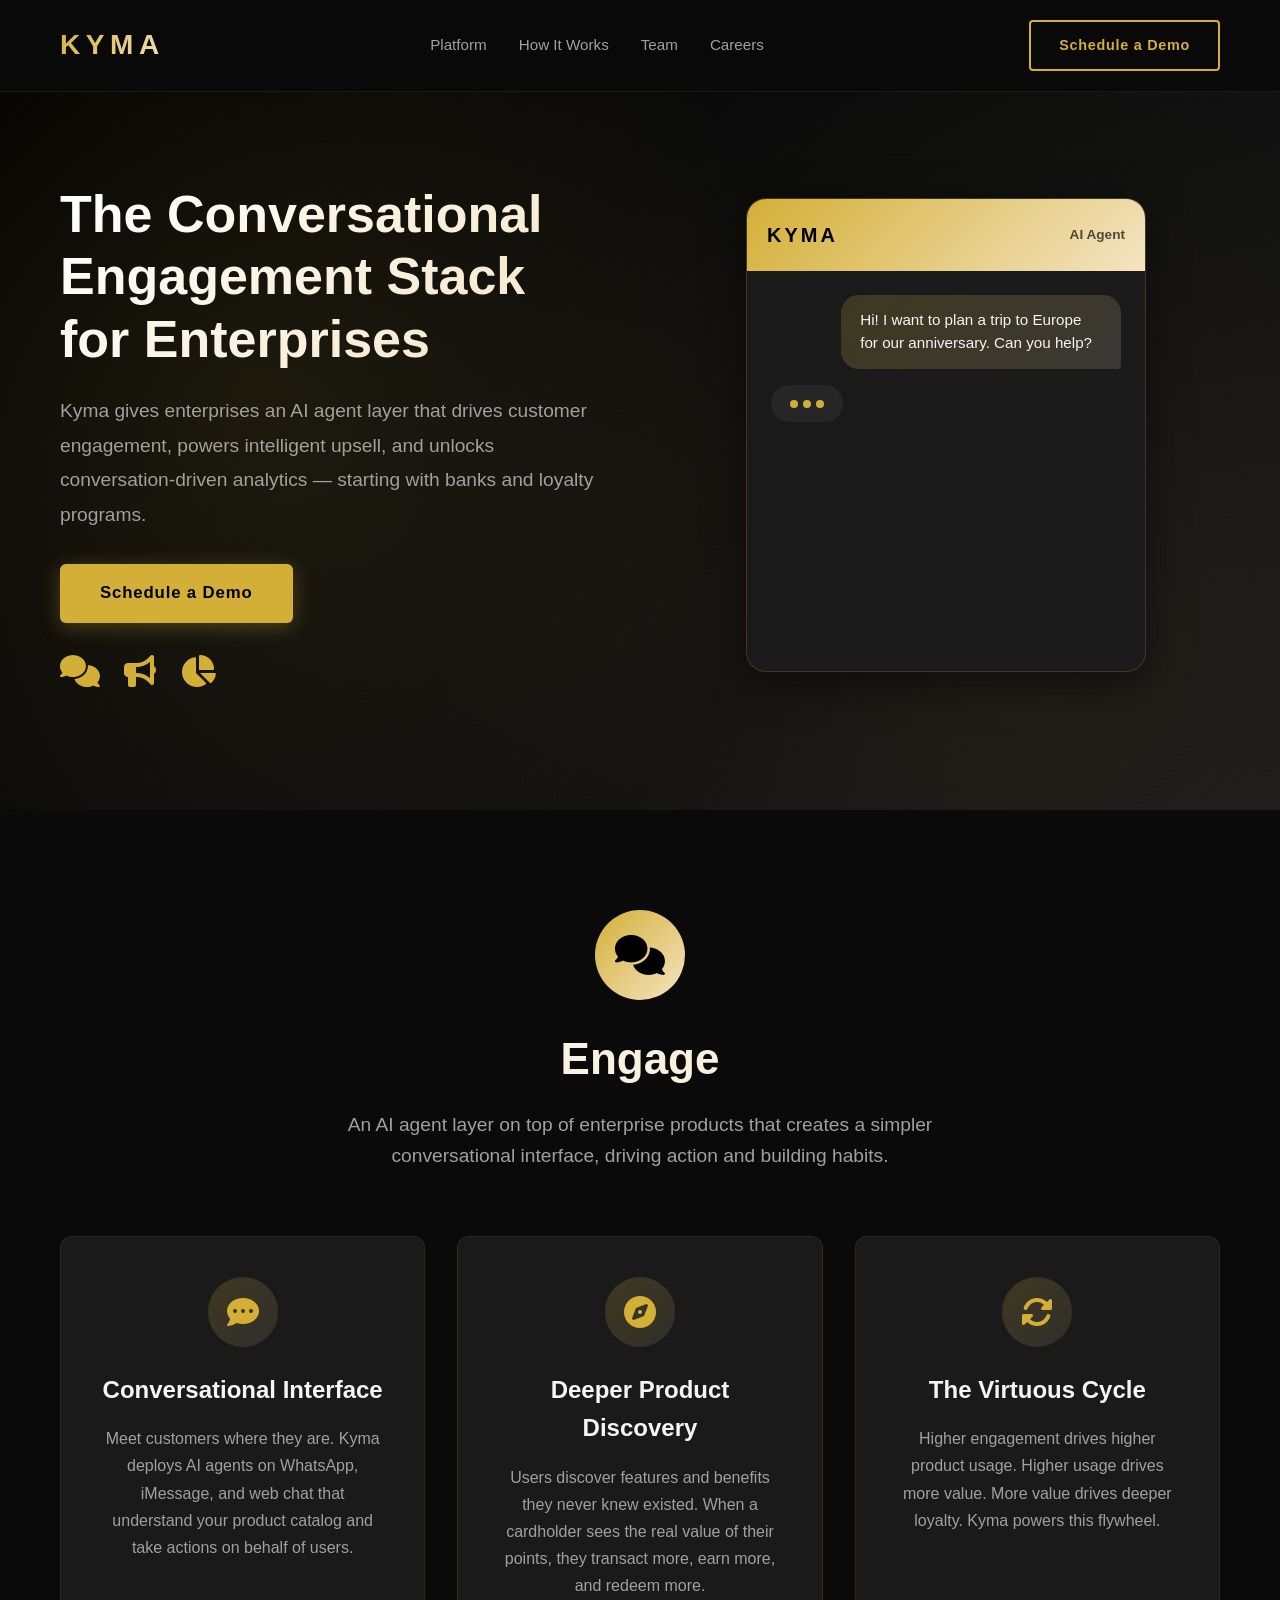
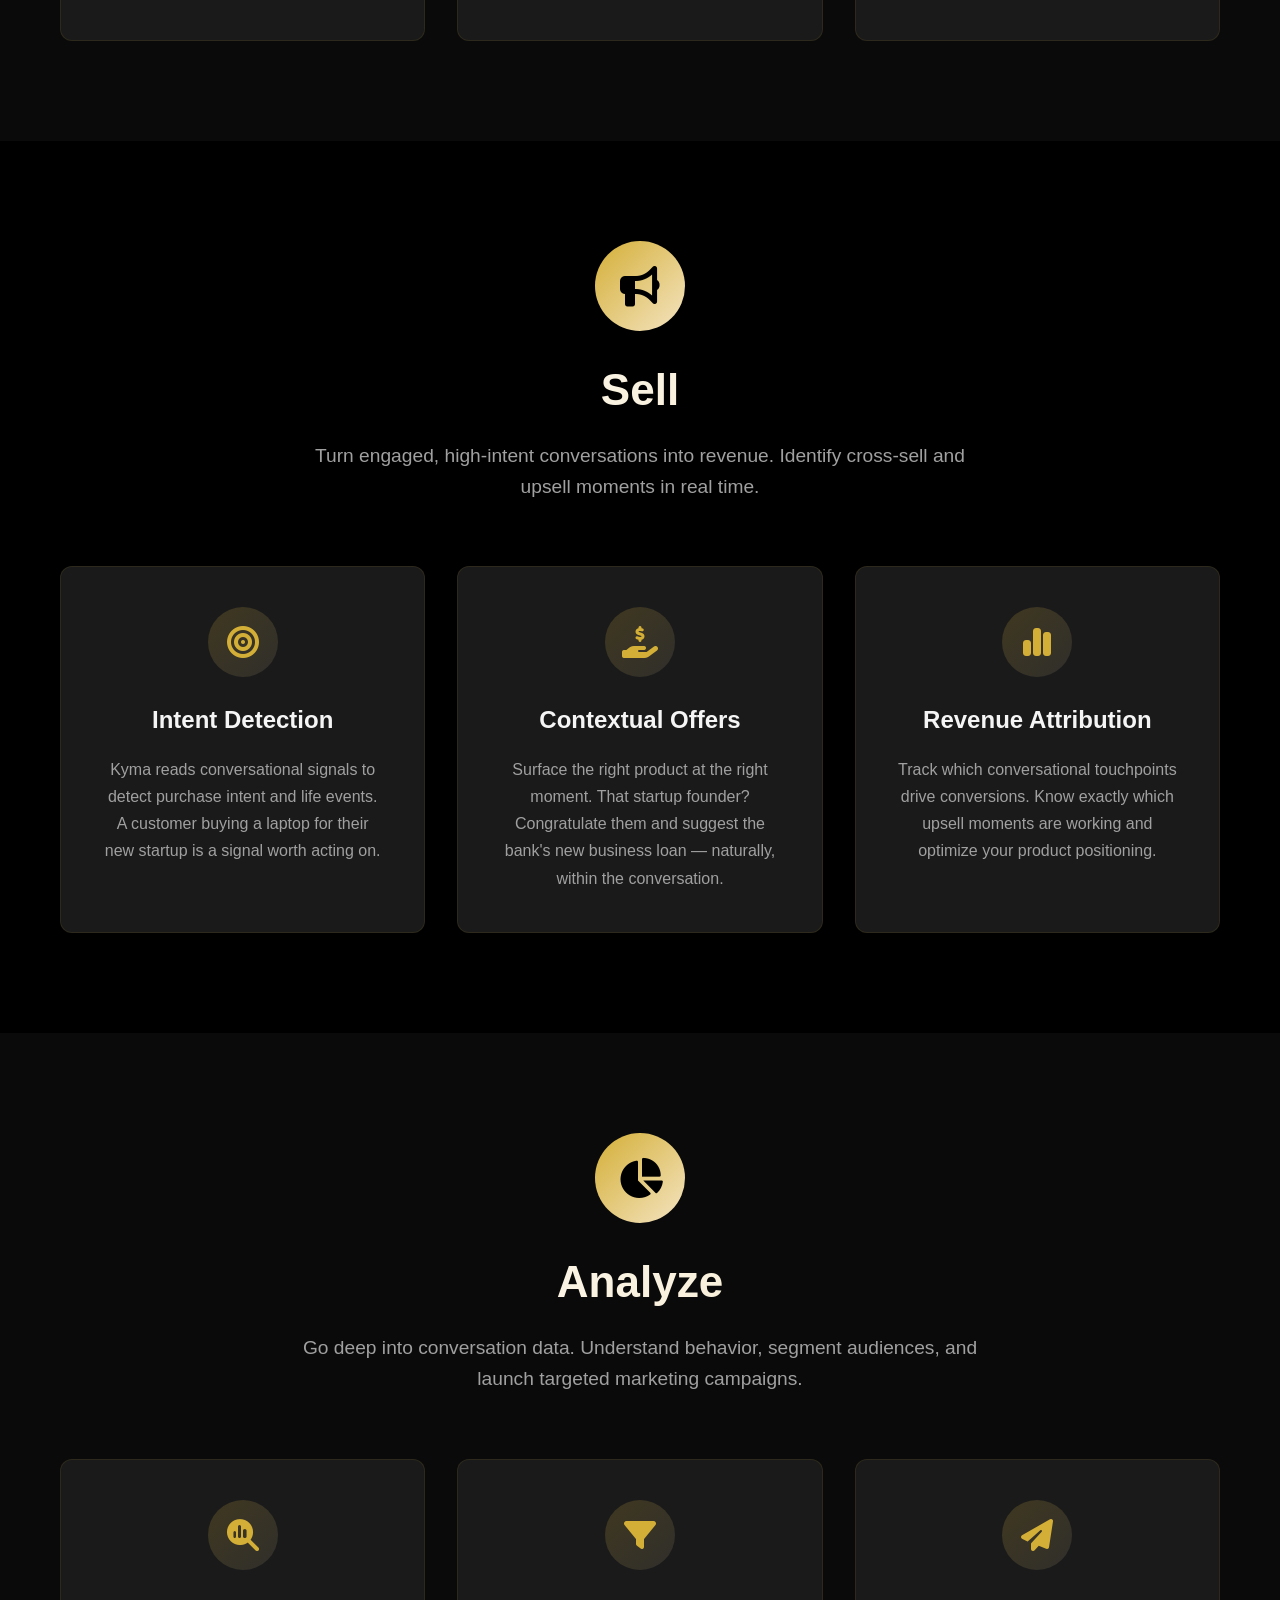
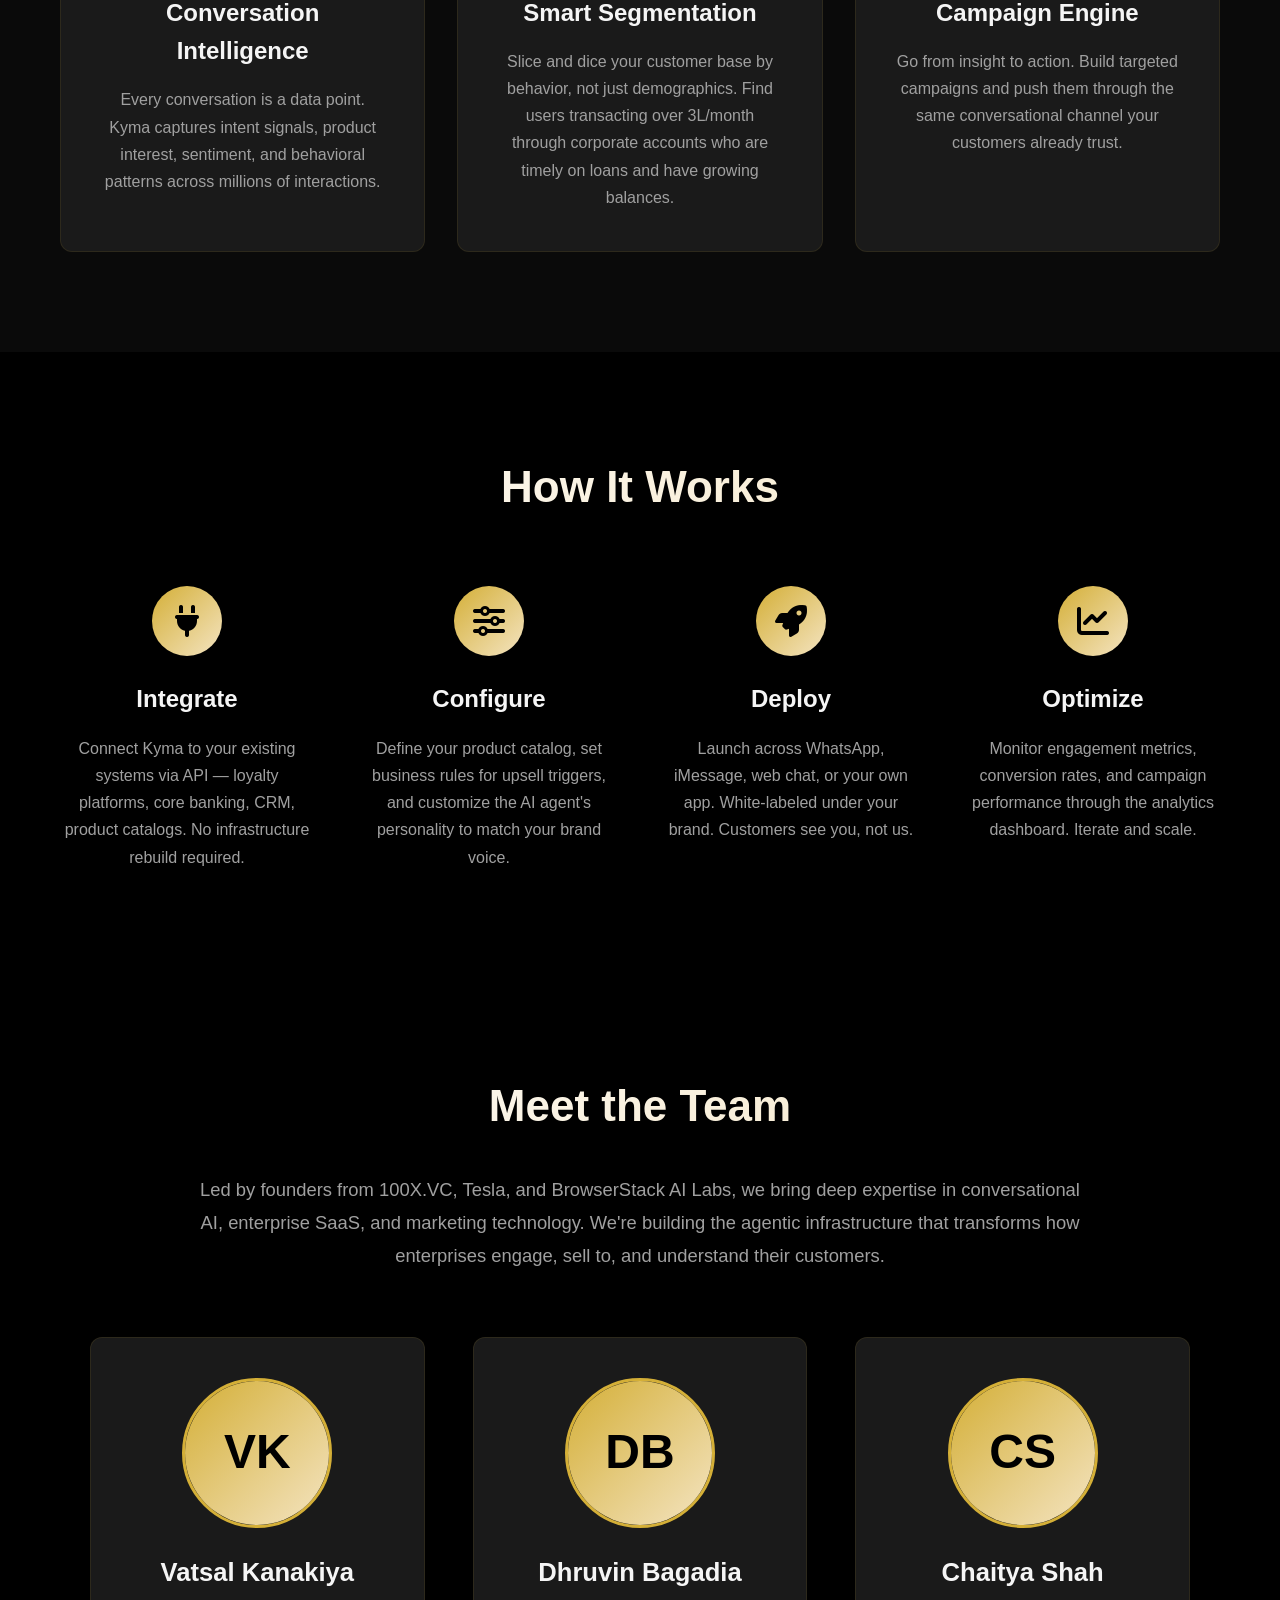
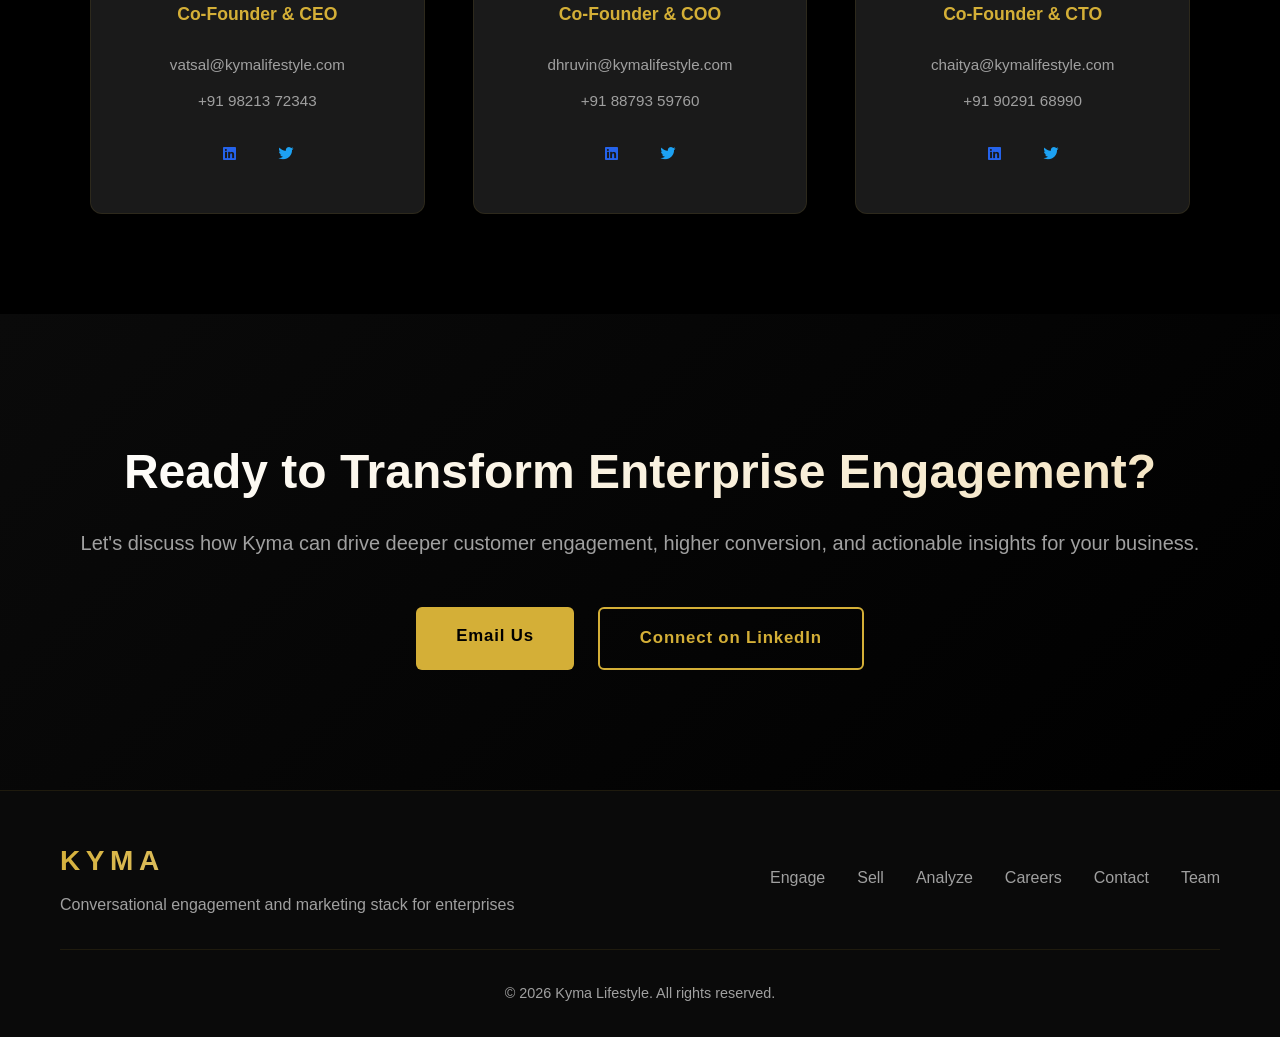
==== commit 0ba02172: "Add careers page with Software Engineer Intern role Adds a careers section at /careers/ listing open" ====
--- a/index.html
+++ b/index.html
@@ -3,8 +3,8 @@
 <head>
     <meta charset="UTF-8">
     <meta name="viewport" content="width=device-width, initial-scale=1.0">
-    <title>Kyma — AI Concierge for Bank Loyalty Programs</title>
-    <meta name="description" content="Kyma gives banks an AI-powered concierge layer for loyalty programs — delivered via WhatsApp and iMessage to drive higher redemption and ROI.">
+    <title>Kyma — Conversational Engagement & Marketing Stack for Enterprises</title>
+    <meta name="description" content="Kyma helps enterprises engage customers through AI-powered conversational agents, drive upsell via high-intent interactions, and unlock deep analytics for targeted marketing.">
     <link rel="stylesheet" href="styles.css">
     <link rel="stylesheet" href="https://cdnjs.cloudflare.com/ajax/libs/font-awesome/6.5.1/css/all.min.css">
 </head>
@@ -15,9 +15,10 @@
             <div class="nav-content">
                 <div class="logo">KYMA</div>
                 <div class="nav-links">
-                    <a href="#use-cases">Use Cases</a>
+                    <a href="#engage">Platform</a>
                     <a href="#how-it-works">How It Works</a>
                     <a href="#team">Team</a>
+                    <a href="careers/">Careers</a>
                 </div>
                 <a href="#contact" class="nav-cta">Schedule a Demo</a>
             </div>
@@ -30,24 +31,25 @@
             <div class="hero-wrapper">
                 <div class="hero-text">
                     <h1 class="hero-title">
-                        The AI Concierge Banks Deploy for Rewards
+                        The Conversational Engagement Stack for Enterprises
                     </h1>
                     <p class="hero-subtitle">
-                        Kyma layers a white-label AI concierge on top of a bank's existing loyalty portal.
-                        UHNI cardholders get personalized assistance via WhatsApp and iMessage —
-                        driving higher redemption, more transactions, and measurable ROI.
+                        Kyma gives enterprises an AI agent layer that drives customer engagement,
+                        powers intelligent upsell, and unlocks conversation-driven analytics —
+                        starting with banks and loyalty programs.
                     </p>
                     <a href="#contact" class="cta-button">Schedule a Demo</a>
                     <div class="platform-badges">
-                        <i class="fab fa-whatsapp"></i>
-                        <i class="fas fa-comment"></i>
+                        <i class="fas fa-comments"></i>
+                        <i class="fas fa-bullhorn"></i>
+                        <i class="fas fa-chart-pie"></i>
                     </div>
                 </div>
                 <div class="hero-chat">
                     <div class="chat-container">
                         <div class="chat-header">
                             <div class="chat-logo">KYMA</div>
-                            <div class="chat-status">AI Concierge</div>
+                            <div class="chat-status">AI Agent</div>
                         </div>
                         <div class="chat-messages" id="chatMessages">
                             <!-- Messages will be added by JavaScript -->
@@ -58,126 +60,115 @@
         </div>
     </section>
 
-    <!-- Problem Statement Section -->
-    <section class="problem">
-        <div class="container">
-            <h2 class="section-title">Loyalty Programs Are Underperforming</h2>
-            <div class="problem-grid">
-                <div class="problem-card">
-                    <div class="icon-wrapper">
-                        <i class="fas fa-arrow-trend-down"></i>
-                    </div>
-                    <h3>Low Redemption Rates</h3>
-                    <p>Traditional web portals see minimal engagement. Points expire unused while customers struggle to find value.</p>
-                </div>
-                <div class="problem-card">
-                    <div class="icon-wrapper">
-                        <i class="fas fa-gem"></i>
-                    </div>
-                    <h3>UHNI Expect More</h3>
-                    <p>Ultra-high net worth customers demand white-glove service, not generic self-service portals.</p>
-                </div>
-                <div class="problem-card">
-                    <div class="icon-wrapper">
-                        <i class="fas fa-robot"></i>
-                    </div>
-                    <h3>Scale Personalization</h3>
-                    <p>Generic portals can't deliver individualized experiences. Manual concierge services don't scale.</p>
-                </div>
-            </div>
-        </div>
-    </section>
-
-    <!-- Use Cases Section -->
-    <section class="use-cases" id="use-cases">
-        <div class="container">
-            <h2 class="section-title">What Kyma Does</h2>
-            <p class="section-subtitle">
-                An AI concierge that handles everything from discovery to post-purchase support
-            </p>
-            <div class="use-cases-grid">
-                <div class="use-case-card">
+    <!-- Engage Section -->
+    <section class="pillar engage" id="engage">
+        <div class="container">
+            <div class="pillar-header">
+                <div class="pillar-icon-wrapper">
+                    <i class="fas fa-comments"></i>
+                </div>
+                <h2 class="section-title">Engage</h2>
+                <p class="section-subtitle">
+                    An AI agent layer on top of enterprise products that creates a simpler conversational interface, driving action and building habits.
+                </p>
+            </div>
+            <div class="pillar-grid">
+                <div class="pillar-card">
+                    <div class="icon-wrapper">
+                        <i class="fas fa-comment-dots"></i>
+                    </div>
+                    <h3>Conversational Interface</h3>
+                    <p>Meet customers where they are. Kyma deploys AI agents on WhatsApp, iMessage, and web chat that understand your product catalog and take actions on behalf of users.</p>
+                </div>
+                <div class="pillar-card">
                     <div class="icon-wrapper">
                         <i class="fas fa-compass"></i>
                     </div>
-                    <h3>Discover & Optimize</h3>
-                    <p>Check rewards balance, find personalized offers, get tailored recommendations, and optimize point usage across the bank's entire loyalty catalog.</p>
-                </div>
-                <div class="use-case-card">
-                    <div class="icon-wrapper">
-                        <i class="fas fa-cart-shopping"></i>
-                    </div>
-                    <h3>Plan & Purchase</h3>
-                    <p>Plan entire trips with custom itineraries. Kyma books flights, hotels, and experiences directly from the bank's loyalty portal on the cardholder's behalf.</p>
-                </div>
-                <div class="use-case-card">
-                    <div class="icon-wrapper">
-                        <i class="fas fa-headset"></i>
-                    </div>
-                    <h3>Post-Purchase Support</h3>
-                    <p>Automatic flight check-in, reschedule or cancel bookings, arrange hotel special requests like late checkout or birthday decorations.</p>
-                </div>
-            </div>
-        </div>
-    </section>
-
-    <!-- Before/After Comparison -->
-    <section class="comparison">
-        <div class="container">
-            <h2 class="section-title">The Kyma Difference</h2>
-            <div class="comparison-grid">
-                <div class="comparison-card without">
-                    <h3>Without Kyma</h3>
-                    <ul>
-                        <li>Web portal nobody visits</li>
-                        <li>Generic, untargeted offers</li>
-                        <li>Self-service booking</li>
-                        <li>No post-purchase support</li>
-                        <li>Points expire unused</li>
-                        <li>Low engagement metrics</li>
-                    </ul>
-                </div>
-                <div class="comparison-card with">
-                    <div class="gold-badge">WITH KYMA</div>
-                    <h3>With Kyma</h3>
-                    <ul>
-                        <li>Text on WhatsApp/iMessage</li>
-                        <li>AI-personalized recommendations</li>
-                        <li>End-to-end concierge booking</li>
-                        <li>Full post-purchase support</li>
-                        <li>Maximized point value</li>
-                        <li>Higher transactions & loyalty</li>
-                    </ul>
-                </div>
-            </div>
-        </div>
-    </section>
-
-    <!-- Why Kyma -->
-    <section class="why-kyma">
-        <div class="container">
-            <h2 class="section-title">Why Kyma</h2>
-            <div class="differentiators-grid">
-                <div class="differentiator-card">
-                    <div class="icon-wrapper">
-                        <i class="fas fa-brain"></i>
-                    </div>
-                    <h3>True Personalization</h3>
-                    <p>Transaction history-based recommendations that learn from every interaction. Each customer gets a truly individualized experience.</p>
-                </div>
-                <div class="differentiator-card">
-                    <div class="icon-wrapper">
-                        <i class="fas fa-concierge-bell"></i>
-                    </div>
-                    <h3>Post-Purchase Support</h3>
-                    <p>Not just booking — check-in, reschedule, cancel, special requests. A dedicated assistant that follows through on every detail.</p>
-                </div>
-                <div class="differentiator-card">
-                    <div class="icon-wrapper">
-                        <i class="fas fa-bolt"></i>
-                    </div>
-                    <h3>Instant Turnarounds</h3>
-                    <p>No wait times, no call centers. Immediate responses and real-time action on every customer request.</p>
+                    <h3>Deeper Product Discovery</h3>
+                    <p>Users discover features and benefits they never knew existed. When a cardholder sees the real value of their points, they transact more, earn more, and redeem more.</p>
+                </div>
+                <div class="pillar-card">
+                    <div class="icon-wrapper">
+                        <i class="fas fa-rotate"></i>
+                    </div>
+                    <h3>The Virtuous Cycle</h3>
+                    <p>Higher engagement drives higher product usage. Higher usage drives more value. More value drives deeper loyalty. Kyma powers this flywheel.</p>
+                </div>
+            </div>
+        </div>
+    </section>
+
+    <!-- Sell Section -->
+    <section class="pillar sell" id="sell">
+        <div class="container">
+            <div class="pillar-header">
+                <div class="pillar-icon-wrapper">
+                    <i class="fas fa-bullhorn"></i>
+                </div>
+                <h2 class="section-title">Sell</h2>
+                <p class="section-subtitle">
+                    Turn engaged, high-intent conversations into revenue. Identify cross-sell and upsell moments in real time.
+                </p>
+            </div>
+            <div class="pillar-grid">
+                <div class="pillar-card">
+                    <div class="icon-wrapper">
+                        <i class="fas fa-bullseye"></i>
+                    </div>
+                    <h3>Intent Detection</h3>
+                    <p>Kyma reads conversational signals to detect purchase intent and life events. A customer buying a laptop for their new startup is a signal worth acting on.</p>
+                </div>
+                <div class="pillar-card">
+                    <div class="icon-wrapper">
+                        <i class="fas fa-hand-holding-dollar"></i>
+                    </div>
+                    <h3>Contextual Offers</h3>
+                    <p>Surface the right product at the right moment. That startup founder? Congratulate them and suggest the bank's new business loan — naturally, within the conversation.</p>
+                </div>
+                <div class="pillar-card">
+                    <div class="icon-wrapper">
+                        <i class="fas fa-chart-simple"></i>
+                    </div>
+                    <h3>Revenue Attribution</h3>
+                    <p>Track which conversational touchpoints drive conversions. Know exactly which upsell moments are working and optimize your product positioning.</p>
+                </div>
+            </div>
+        </div>
+    </section>
+
+    <!-- Analyze Section -->
+    <section class="pillar analyze" id="analyze">
+        <div class="container">
+            <div class="pillar-header">
+                <div class="pillar-icon-wrapper">
+                    <i class="fas fa-chart-pie"></i>
+                </div>
+                <h2 class="section-title">Analyze</h2>
+                <p class="section-subtitle">
+                    Go deep into conversation data. Understand behavior, segment audiences, and launch targeted marketing campaigns.
+                </p>
+            </div>
+            <div class="pillar-grid">
+                <div class="pillar-card">
+                    <div class="icon-wrapper">
+                        <i class="fas fa-magnifying-glass-chart"></i>
+                    </div>
+                    <h3>Conversation Intelligence</h3>
+                    <p>Every conversation is a data point. Kyma captures intent signals, product interest, sentiment, and behavioral patterns across millions of interactions.</p>
+                </div>
+                <div class="pillar-card">
+                    <div class="icon-wrapper">
+                        <i class="fas fa-filter"></i>
+                    </div>
+                    <h3>Smart Segmentation</h3>
+                    <p>Slice and dice your customer base by behavior, not just demographics. Find users transacting over 3L/month through corporate accounts who are timely on loans and have growing balances.</p>
+                </div>
+                <div class="pillar-card">
+                    <div class="icon-wrapper">
+                        <i class="fas fa-paper-plane"></i>
+                    </div>
+                    <h3>Campaign Engine</h3>
+                    <p>Go from insight to action. Build targeted campaigns and push them through the same conversational channel your customers already trust.</p>
                 </div>
             </div>
         </div>
@@ -192,29 +183,29 @@
                     <div class="step-icon">
                         <i class="fas fa-plug"></i>
                     </div>
-                    <h3>Connect</h3>
-                    <p>Banks integrate Kyma with their existing rewards and loyalty portal via API. No need to rebuild infrastructure.</p>
+                    <h3>Integrate</h3>
+                    <p>Connect Kyma to your existing systems via API — loyalty platforms, core banking, CRM, product catalogs. No infrastructure rebuild required.</p>
                 </div>
                 <div class="step">
                     <div class="step-icon">
-                        <i class="fas fa-palette"></i>
-                    </div>
-                    <h3>Brand</h3>
-                    <p>White-label under the bank's own identity. Cardholders see the bank's brand, not ours.</p>
+                        <i class="fas fa-sliders"></i>
+                    </div>
+                    <h3>Configure</h3>
+                    <p>Define your product catalog, set business rules for upsell triggers, and customize the AI agent's personality to match your brand voice.</p>
                 </div>
                 <div class="step">
                     <div class="step-icon">
                         <i class="fas fa-rocket"></i>
                     </div>
-                    <h3>Launch</h3>
-                    <p>Activate for UHNI cardholders on WhatsApp and iMessage. They text, we handle the rest.</p>
+                    <h3>Deploy</h3>
+                    <p>Launch across WhatsApp, iMessage, web chat, or your own app. White-labeled under your brand. Customers see you, not us.</p>
                 </div>
                 <div class="step">
                     <div class="step-icon">
                         <i class="fas fa-chart-line"></i>
                     </div>
-                    <h3>Grow</h3>
-                    <p>Track higher redemption rates, increased transactions, and measurable ROI through our analytics dashboard.</p>
+                    <h3>Optimize</h3>
+                    <p>Monitor engagement metrics, conversion rates, and campaign performance through the analytics dashboard. Iterate and scale.</p>
                 </div>
             </div>
         </div>
@@ -225,7 +216,7 @@
         <div class="container">
             <h2 class="section-title">Meet the Team</h2>
             <p class="team-bio">
-                Led by founders from 100X.VC, Tesla, and BrowserStack AI Labs, we combine world-class expertise in venture capital, fintech product, and AI engineering. We're building the agentic infrastructure that transforms how banks deliver loyalty experiences to UHNI customers.
+                Led by founders from 100X.VC, Tesla, and BrowserStack AI Labs, we bring deep expertise in conversational AI, enterprise SaaS, and marketing technology. We're building the agentic infrastructure that transforms how enterprises engage, sell to, and understand their customers.
             </p>
             <div class="team-grid">
                 <div class="team-member">
@@ -281,8 +272,8 @@
     <section class="contact" id="contact">
         <div class="container">
             <div class="contact-content">
-                <h2>Ready to Transform Bank Loyalty Rewards?</h2>
-                <p>Let's discuss how Kyma's AI concierge can drive higher loyalty program engagement and ROI.</p>
+                <h2>Ready to Transform Enterprise Engagement?</h2>
+                <p>Let's discuss how Kyma can drive deeper customer engagement, higher conversion, and actionable insights for your business.</p>
                 <div class="contact-options">
                     <a href="mailto:vatsal@kymalifestyle.com" class="contact-button">Email Us</a>
                     <a href="https://linkedin.com/in/vazzup" target="_blank" class="contact-button secondary">Connect on LinkedIn</a>
@@ -297,9 +288,13 @@
             <div class="footer-content">
                 <div class="footer-left">
                     <div class="logo">KYMA</div>
-                    <p>AI-powered concierge for bank loyalty programs</p>
+                    <p>Conversational engagement and marketing stack for enterprises</p>
                 </div>
                 <div class="footer-right">
+                    <a href="#engage">Engage</a>
+                    <a href="#sell">Sell</a>
+                    <a href="#analyze">Analyze</a>
+                    <a href="careers/">Careers</a>
                     <a href="mailto:vatsal@kymalifestyle.com">Contact</a>
                     <a href="#team">Team</a>
                 </div>
--- a/styles.css
+++ b/styles.css
@@ -19,6 +19,7 @@
 
 html {
     scroll-behavior: smooth;
+    overflow-x: hidden;
 }
 
 body {
@@ -27,7 +28,10 @@
     color: var(--text-light);
     background-color: var(--bg-dark);
     overflow-x: hidden;
-}
+    width: 100%;
+}
+
+img, video, iframe { max-width: 100%; height: auto; }
 
 .container {
     max-width: 1200px;
@@ -39,6 +43,8 @@
 .navbar {
     position: fixed;
     top: 0;
+    left: 0;
+    right: 0;
     width: 100%;
     background: rgba(10, 10, 10, 0.95);
     backdrop-filter: blur(10px);
@@ -51,7 +57,12 @@
     justify-content: space-between;
     align-items: center;
     padding: 1.25rem 0;
-    gap: 2rem;
+    gap: 1rem;
+    min-width: 0;
+}
+
+.logo, .nav-cta {
+    flex-shrink: 0;
 }
 
 .logo {
@@ -358,19 +369,45 @@
     margin-right: auto;
 }
 
-/* Problem Statement Section */
-.problem {
+/* Pillar Sections */
+.pillar.engage {
     background: var(--primary-dark);
 }
 
-.problem-grid {
+.pillar.sell {
+    background: var(--bg-dark);
+}
+
+.pillar.analyze {
+    background: var(--primary-dark);
+}
+
+.pillar-header {
+    text-align: center;
+    margin-bottom: 2rem;
+}
+
+.pillar-icon-wrapper {
+    width: 90px;
+    height: 90px;
+    border-radius: 50%;
+    background: linear-gradient(135deg, var(--primary-gold), var(--secondary-gold));
+    color: var(--bg-dark);
+    font-size: 2.5rem;
+    display: flex;
+    align-items: center;
+    justify-content: center;
+    margin: 0 auto 1.5rem;
+}
+
+.pillar-grid {
     display: grid;
     grid-template-columns: repeat(auto-fit, minmax(300px, 1fr));
     gap: 2rem;
     margin-top: 4rem;
 }
 
-.problem-card {
+.pillar-card {
     background: var(--bg-card);
     padding: 2.5rem;
     border-radius: 12px;
@@ -379,179 +416,26 @@
     transition: all 0.3s ease;
 }
 
-.problem-card:hover {
+.pillar-card:hover {
     border-color: var(--primary-gold);
     transform: translateY(-5px);
     box-shadow: 0 10px 30px rgba(212, 175, 55, 0.2);
 }
 
-.problem-card h3 {
+.pillar-card h3 {
     font-size: 1.5rem;
     margin-bottom: 1rem;
     color: var(--text-light);
 }
 
-.problem-card p {
-    color: var(--text-gray);
-    line-height: 1.7;
-}
-
-/* Use Cases Section */
-.use-cases {
-    background: var(--bg-dark);
-}
-
-.use-cases-grid {
-    display: grid;
-    grid-template-columns: repeat(auto-fit, minmax(300px, 1fr));
-    gap: 2rem;
-    margin-top: 4rem;
-}
-
-.use-case-card {
-    background: var(--bg-card);
-    padding: 2.5rem;
-    border-radius: 12px;
-    text-align: center;
-    border: 1px solid rgba(212, 175, 55, 0.1);
-    transition: all 0.3s ease;
-}
-
-.use-case-card:hover {
-    border-color: var(--primary-gold);
-    transform: translateY(-5px);
-    box-shadow: 0 10px 30px rgba(212, 175, 55, 0.2);
-}
-
-.use-case-card h3 {
-    font-size: 1.5rem;
-    margin-bottom: 1rem;
-    color: var(--text-light);
-}
-
-.use-case-card p {
-    color: var(--text-gray);
-    line-height: 1.7;
-}
-
-/* Comparison Section */
-.comparison {
-    background: var(--primary-dark);
-}
-
-.comparison-grid {
-    display: grid;
-    grid-template-columns: repeat(auto-fit, minmax(320px, 1fr));
-    gap: 3rem;
-    margin-top: 4rem;
-    max-width: 1000px;
-    margin-left: auto;
-    margin-right: auto;
-}
-
-.comparison-card {
-    background: var(--bg-card);
-    padding: 2.5rem;
-    border-radius: 12px;
-    border: 1px solid rgba(212, 175, 55, 0.1);
-    position: relative;
-}
-
-.comparison-card.without {
-    opacity: 0.7;
-}
-
-.comparison-card.with {
-    border-color: var(--primary-gold);
-    box-shadow: 0 10px 30px rgba(212, 175, 55, 0.3);
-}
-
-.gold-badge {
-    position: absolute;
-    top: -15px;
-    right: 20px;
-    background: linear-gradient(135deg, var(--primary-gold), var(--secondary-gold));
-    color: var(--bg-dark);
-    padding: 0.4rem 1rem;
-    border-radius: 20px;
-    font-size: 0.75rem;
-    font-weight: 700;
-    letter-spacing: 0.1em;
-}
-
-.comparison-card h3 {
-    font-size: 1.75rem;
-    margin-bottom: 1.5rem;
-    color: var(--text-light);
-}
-
-.comparison-card ul {
-    list-style: none;
-    display: flex;
-    flex-direction: column;
-    gap: 1rem;
-}
-
-.comparison-card li {
-    padding-left: 1.5rem;
-    position: relative;
-    color: var(--text-gray);
-    line-height: 1.6;
-}
-
-.comparison-card li::before {
-    content: '•';
-    position: absolute;
-    left: 0;
-    color: var(--primary-gold);
-    font-weight: bold;
-}
-
-.comparison-card.with li::before {
-    content: '✓';
-}
-
-/* Why Kyma Section */
-.why-kyma {
-    background: var(--bg-dark);
-}
-
-.differentiators-grid {
-    display: grid;
-    grid-template-columns: repeat(auto-fit, minmax(300px, 1fr));
-    gap: 2rem;
-    margin-top: 4rem;
-}
-
-.differentiator-card {
-    background: var(--bg-card);
-    padding: 2.5rem;
-    border-radius: 12px;
-    text-align: center;
-    border: 1px solid rgba(212, 175, 55, 0.1);
-    transition: all 0.3s ease;
-}
-
-.differentiator-card:hover {
-    border-color: var(--primary-gold);
-    transform: translateY(-5px);
-    box-shadow: 0 10px 30px rgba(212, 175, 55, 0.2);
-}
-
-.differentiator-card h3 {
-    font-size: 1.5rem;
-    margin-bottom: 1rem;
-    color: var(--text-light);
-}
-
-.differentiator-card p {
+.pillar-card p {
     color: var(--text-gray);
     line-height: 1.7;
 }
 
 /* How It Works Section */
 .how-it-works {
-    background: var(--primary-dark);
+    background: var(--bg-dark);
 }
 
 .steps {
@@ -605,9 +489,9 @@
 
 .team-grid {
     display: grid;
-    grid-template-columns: repeat(auto-fit, minmax(320px, 1fr));
+    grid-template-columns: repeat(3, 1fr);
     gap: 3rem;
-    max-width: 800px;
+    max-width: 1100px;
     margin: 0 auto;
 }
 
@@ -818,14 +702,41 @@
 }
 
 /* Responsive Design */
+@media (max-width: 1024px) {
+    .team-grid {
+        grid-template-columns: repeat(2, 1fr);
+    }
+}
+
 @media (max-width: 768px) {
     .nav-links {
         display: none;
     }
 
+    .nav-content {
+        gap: 0.75rem;
+        padding: 0.95rem 0;
+    }
+
+    .logo {
+        font-size: 1.5rem;
+        letter-spacing: 0.18em;
+    }
+
+    .nav-cta {
+        padding: 0.55rem 1rem;
+        font-size: 0.8rem;
+        letter-spacing: 0.03em;
+    }
+
+    .hero {
+        padding: 110px 0 60px;
+        min-height: auto;
+    }
+
     .hero-wrapper {
         grid-template-columns: 1fr;
-        gap: 3rem;
+        gap: 2.5rem;
     }
 
     .hero-text {
@@ -834,45 +745,98 @@
     }
 
     .hero-title {
-        font-size: 2.5rem;
+        font-size: 2.4rem;
     }
 
     .hero-subtitle {
-        font-size: 1.1rem;
+        font-size: 1.05rem;
+        line-height: 1.65;
     }
 
     .platform-badges {
         justify-content: center;
+        gap: 1.25rem;
+        font-size: 1.75rem;
     }
 
     .chat-container {
         max-width: 100%;
     }
 
+    .chat-messages {
+        height: 380px;
+    }
+
+    section {
+        padding: 60px 0;
+    }
+
     .section-title {
         font-size: 2rem;
     }
 
-    .problem-grid,
-    .use-cases-grid,
-    .differentiators-grid {
-        grid-template-columns: 1fr;
-    }
-
-    .comparison-grid {
-        grid-template-columns: 1fr;
-    }
-
-    .steps {
-        grid-template-columns: 1fr;
-    }
-
+    .section-subtitle {
+        font-size: 1.05rem;
+        margin-bottom: 2.5rem;
+    }
+
+    .pillar-icon-wrapper {
+        width: 70px;
+        height: 70px;
+        font-size: 2rem;
+    }
+
+    .pillar-grid,
+    .steps,
     .team-grid {
         grid-template-columns: 1fr;
+        gap: 1.25rem;
+        margin-top: 2rem;
+    }
+
+    .pillar-card,
+    .team-member {
+        padding: 1.75rem 1.5rem;
+    }
+
+    .step h3,
+    .pillar-card h3 {
+        font-size: 1.25rem;
+    }
+
+    .team-bio {
+        font-size: 1rem;
+        margin: 1.5rem auto 2.5rem;
+    }
+
+    .member-photo {
+        width: 110px;
+        height: 110px;
+    }
+
+    .photo-placeholder {
+        font-size: 2.25rem;
+    }
+
+    .team-member h3 {
+        font-size: 1.35rem;
+    }
+
+    .contact {
+        padding: 70px 0;
     }
 
     .contact-content h2 {
         font-size: 2rem;
+    }
+
+    .contact-content p {
+        font-size: 1.05rem;
+        margin-bottom: 2rem;
+    }
+
+    .footer {
+        padding: 2.5rem 0 1.5rem;
     }
 
     .footer-content {
@@ -880,23 +844,81 @@
         text-align: center;
     }
 
+    .footer-right {
+        flex-wrap: wrap;
+        justify-content: center;
+        gap: 1.25rem;
+    }
+}
+
+@media (max-width: 480px) {
+    .container {
+        padding: 0 16px;
+    }
+
+    .nav-content {
+        gap: 0.5rem;
+        padding: 0.85rem 0;
+    }
+
+    .logo {
+        font-size: 1.3rem;
+        letter-spacing: 0.12em;
+    }
+
     .nav-cta {
-        padding: 0.6rem 1.2rem;
-        font-size: 0.85rem;
-    }
-}
-
-@media (max-width: 480px) {
+        padding: 0.5rem 0.8rem;
+        font-size: 0.74rem;
+        border-width: 1.5px;
+        letter-spacing: 0.02em;
+    }
+
+    .hero {
+        padding: 100px 0 50px;
+    }
+
     .hero-title {
-        font-size: 2rem;
+        font-size: 1.95rem;
+        line-height: 1.18;
     }
 
     .hero-subtitle {
+        font-size: 0.98rem;
+    }
+
+    .cta-button {
+        padding: 0.85rem 2rem;
         font-size: 1rem;
     }
 
-    .logo {
+    .platform-badges {
         font-size: 1.5rem;
+        gap: 1rem;
+    }
+
+    section {
+        padding: 50px 0;
+    }
+
+    .section-title {
+        font-size: 1.7rem;
+    }
+
+    .section-subtitle {
+        font-size: 1rem;
+    }
+
+    .pillar-card,
+    .team-member {
+        padding: 1.5rem 1.25rem;
+    }
+
+    .contact {
+        padding: 60px 0;
+    }
+
+    .contact-content h2 {
+        font-size: 1.7rem;
     }
 
     .contact-options {
@@ -905,15 +927,53 @@
 
     .contact-button {
         width: 100%;
+        text-align: center;
     }
 
     .chat-messages {
-        height: 350px;
+        height: 340px;
         padding: 1rem;
+    }
+
+    .chat-header {
+        padding: 1rem;
+    }
+
+    .chat-logo {
+        font-size: 1.1rem;
     }
 
     .message-bubble {
         font-size: 0.9rem;
-        padding: 0.8rem 1rem;
-    }
-}
+        padding: 0.75rem 1rem;
+    }
+
+    .footer-right {
+        gap: 1rem 1.5rem;
+        font-size: 0.92rem;
+    }
+}
+
+@media (max-width: 360px) {
+    .container {
+        padding: 0 14px;
+    }
+
+    .nav-content {
+        gap: 0.4rem;
+    }
+
+    .logo {
+        font-size: 1.2rem;
+        letter-spacing: 0.1em;
+    }
+
+    .nav-cta {
+        padding: 0.45rem 0.65rem;
+        font-size: 0.7rem;
+    }
+
+    .hero-title {
+        font-size: 1.75rem;
+    }
+}
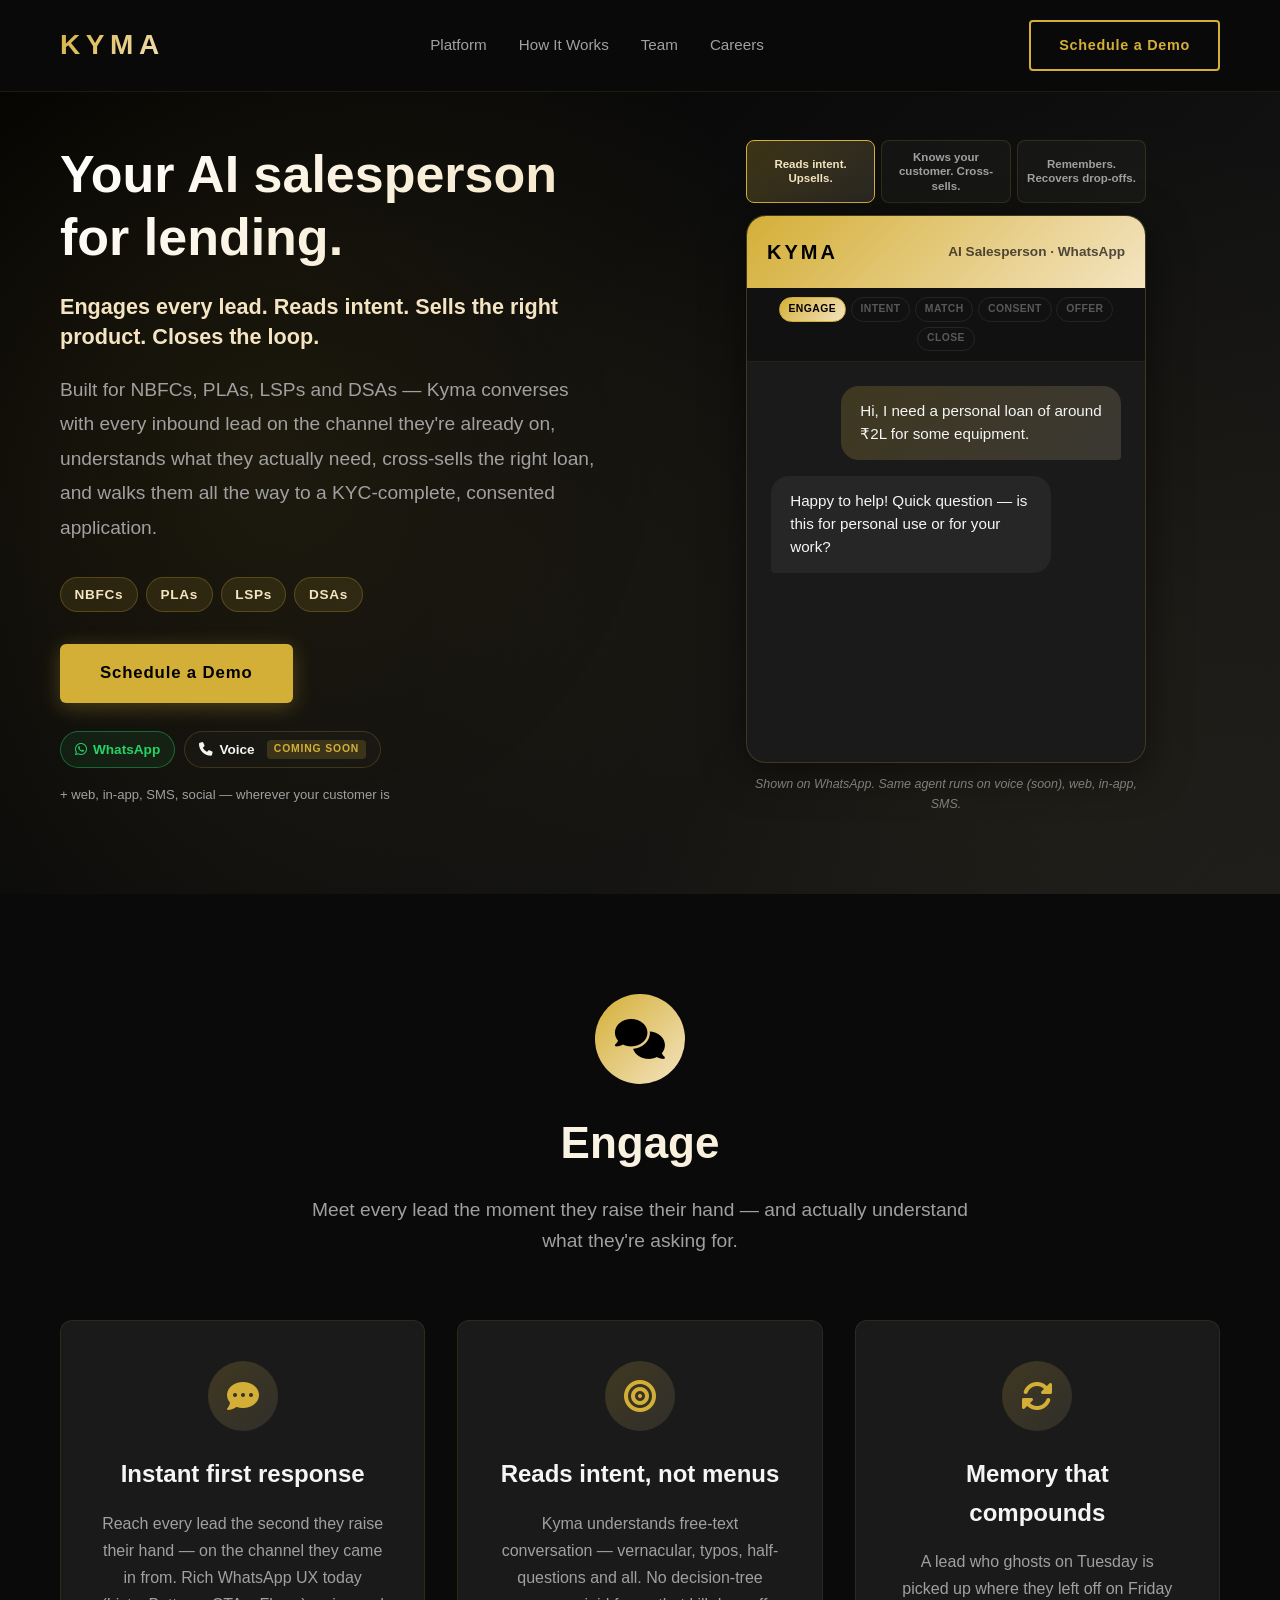
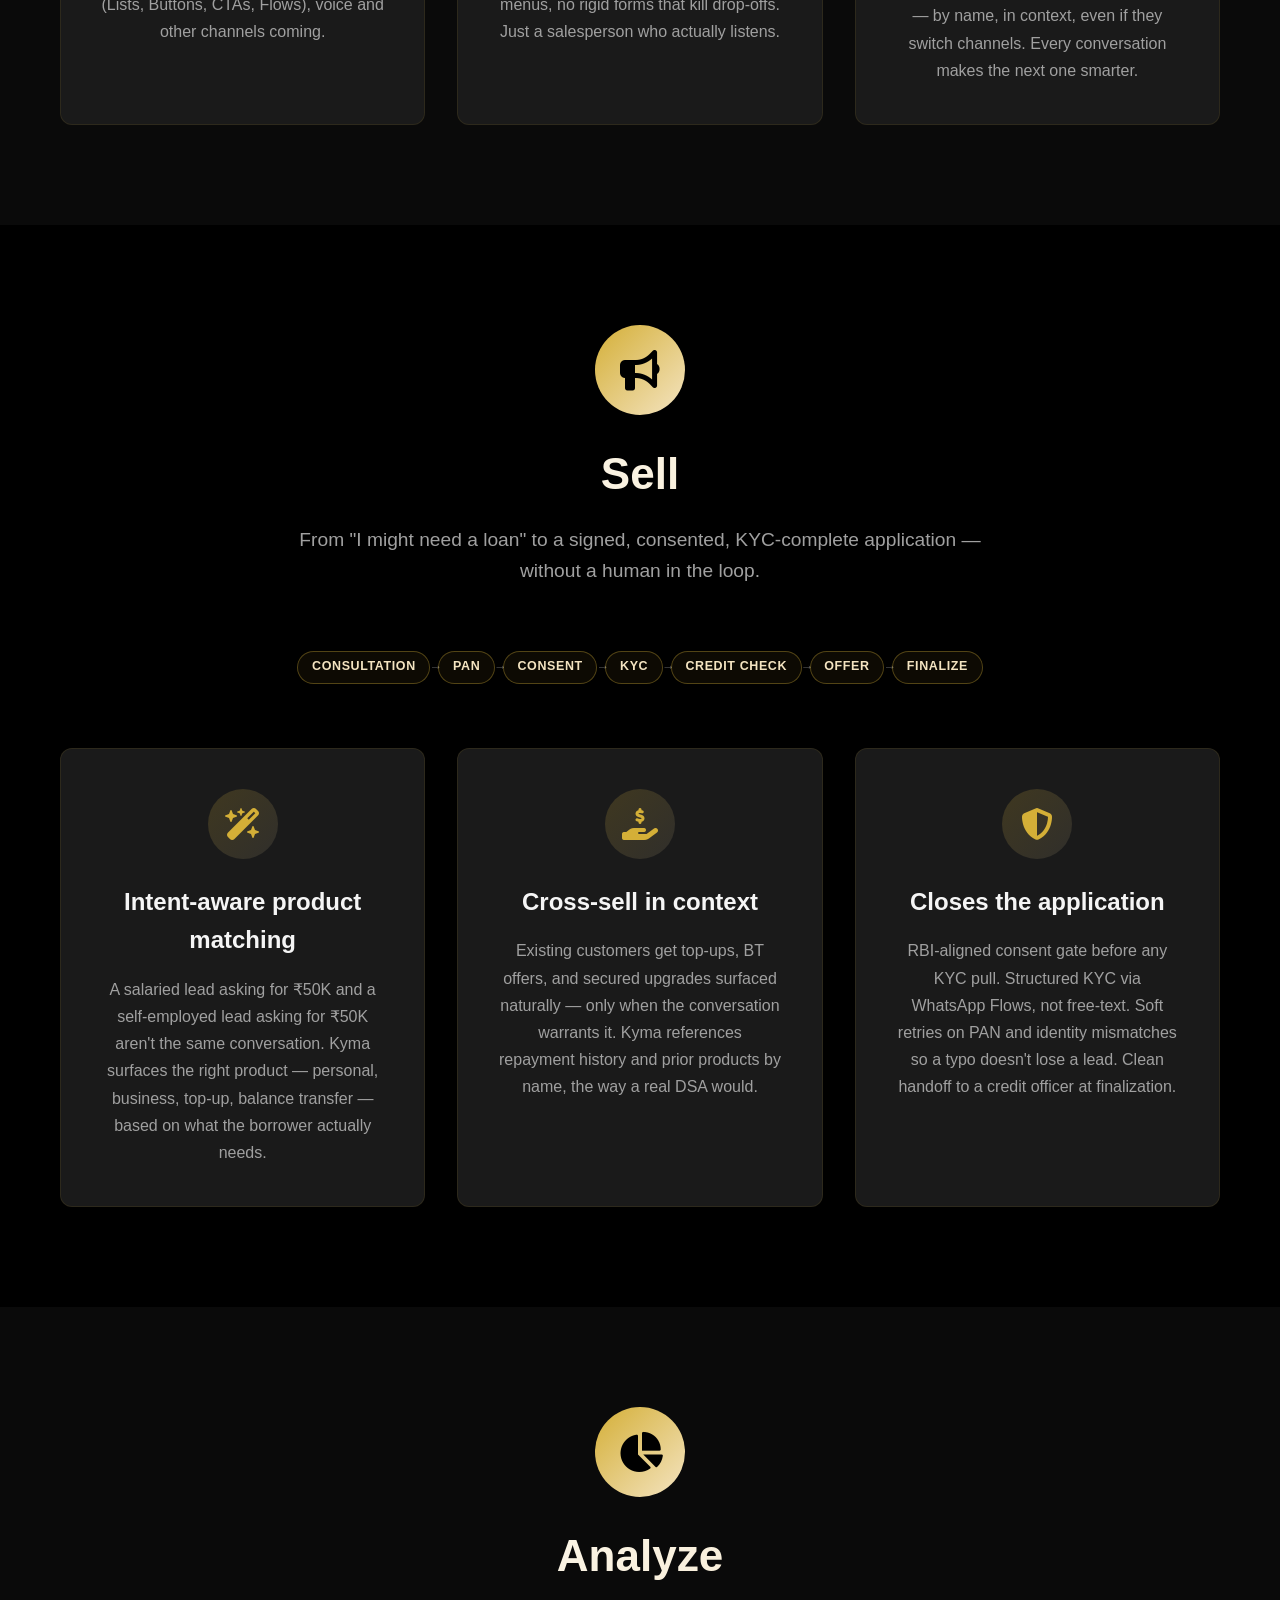
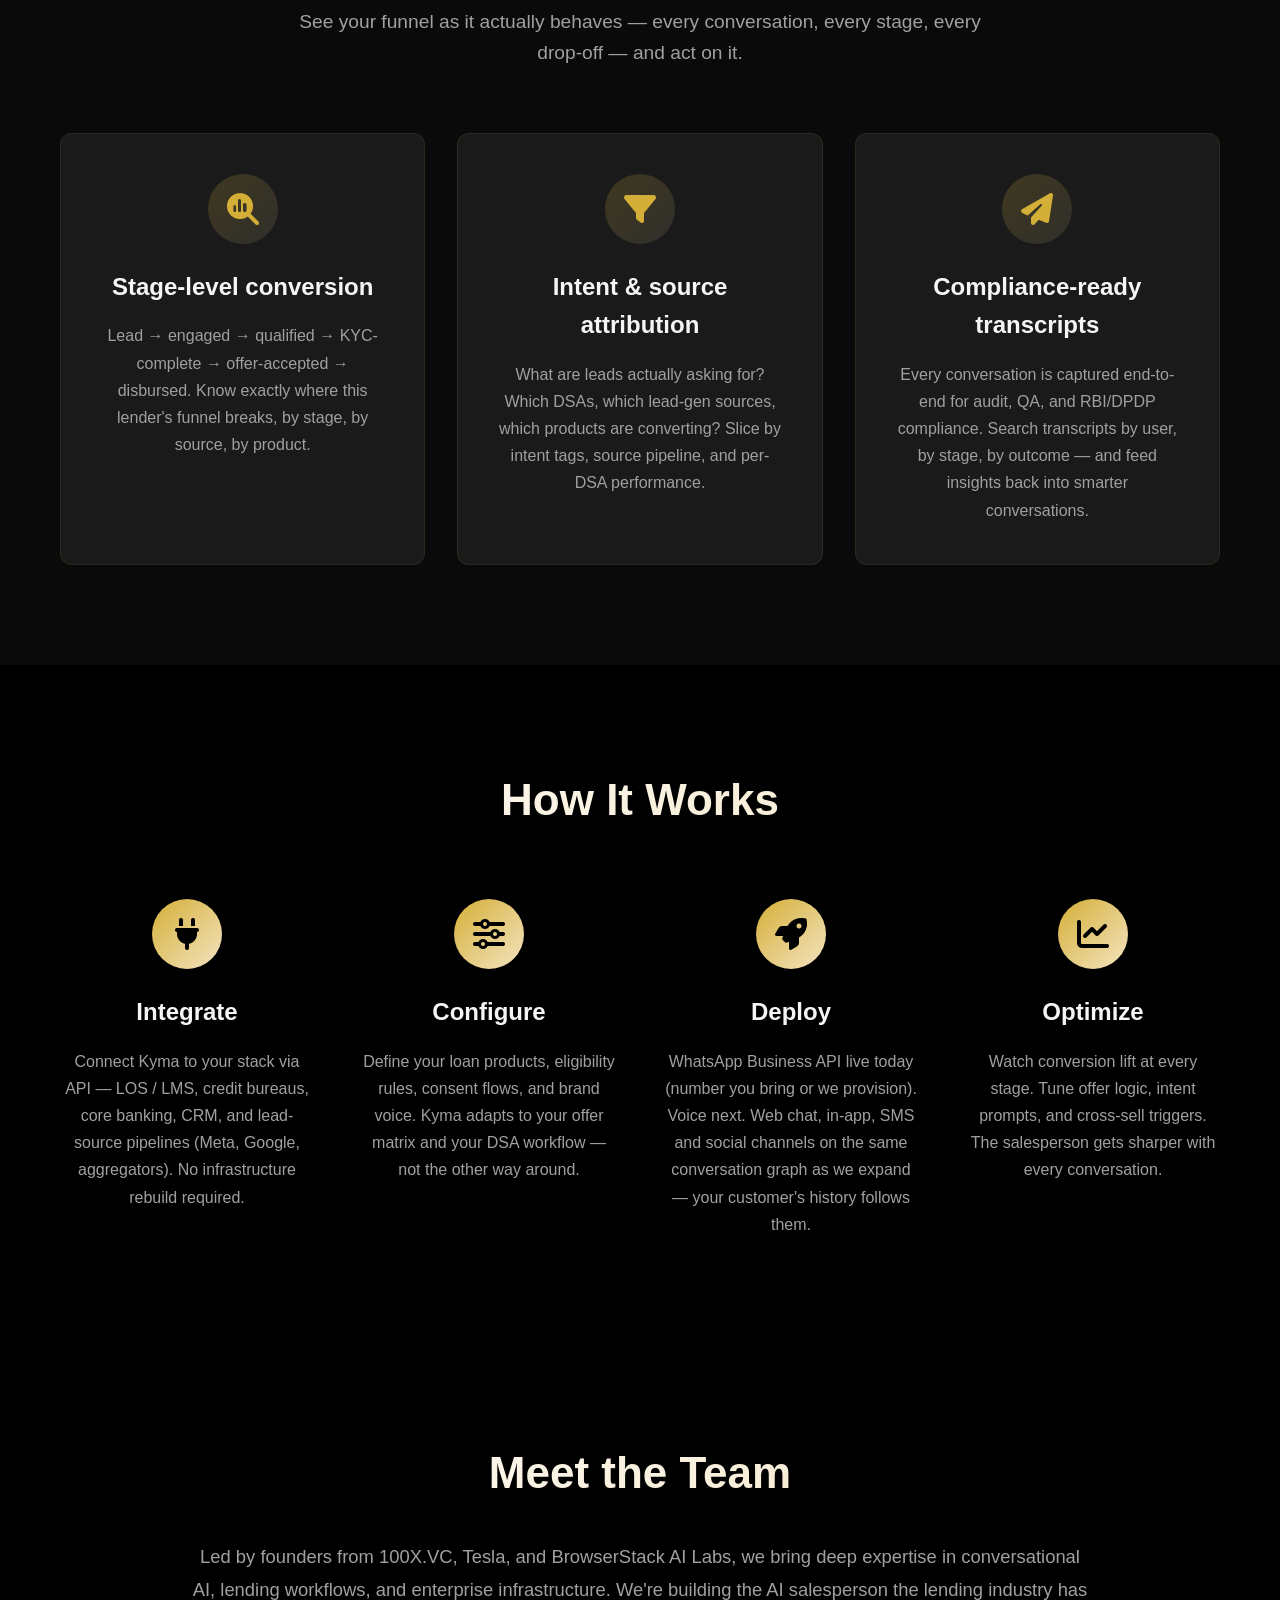
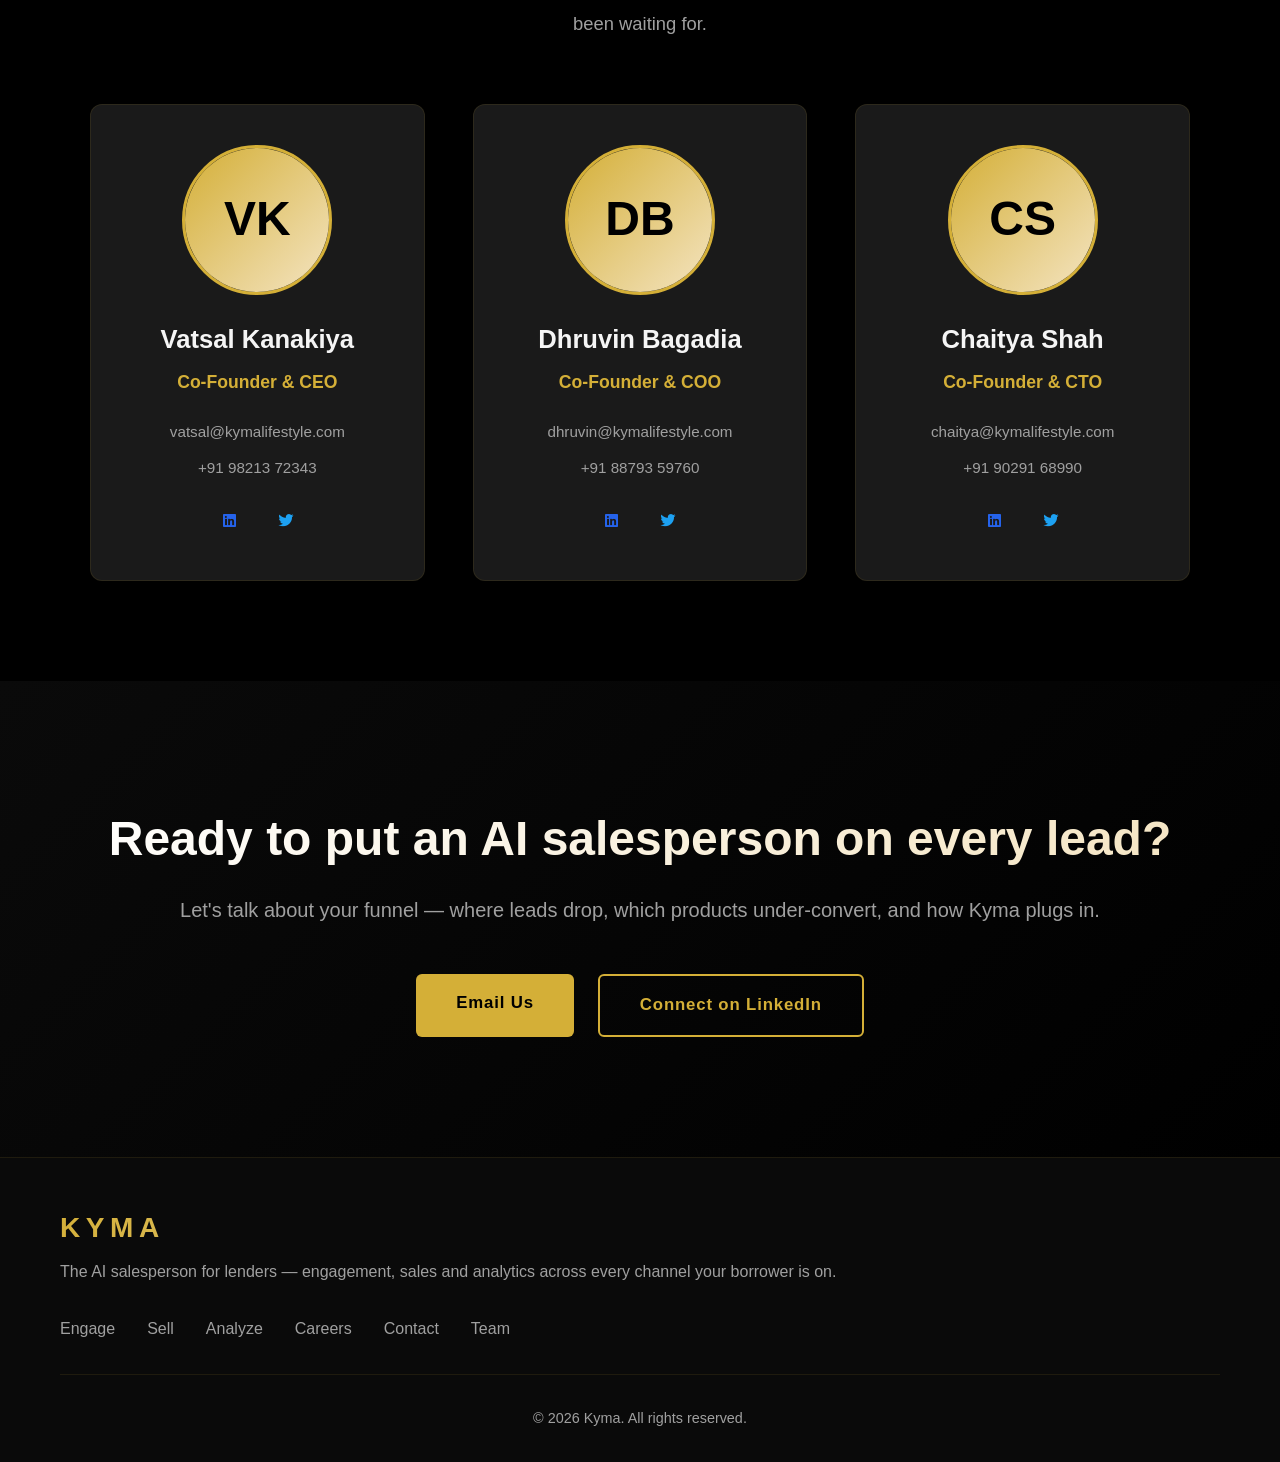
==== commit b3ac1478: "Rebrand to AI salesperson for lending (NBFC/PLA/LSP/DSA) Pivot positioning from generic "engagement " ====
--- a/index.html
+++ b/index.html
@@ -3,8 +3,17 @@
 <head>
     <meta charset="UTF-8">
     <meta name="viewport" content="width=device-width, initial-scale=1.0">
-    <title>Kyma — Conversational Engagement & Marketing Stack for Enterprises</title>
-    <meta name="description" content="Kyma helps enterprises engage customers through AI-powered conversational agents, drive upsell via high-intent interactions, and unlock deep analytics for targeted marketing.">
+    <title>Kyma — The AI salesperson for lenders</title>
+    <meta name="description" content="Kyma is the AI salesperson for NBFCs, PLAs, LSPs and DSAs in the Indian lending ecosystem. Engages every lead, reads intent, cross-sells the right loan, closes the application — on WhatsApp today, voice next, cross-platform from day one.">
+
+    <meta property="og:title" content="Kyma — The AI salesperson for lenders">
+    <meta property="og:description" content="An AI salesperson for NBFCs, PLAs, LSPs and DSAs. Engage every lead, read intent, cross-sell the right loan, close the application — across WhatsApp, voice (soon), and every channel your borrower is on.">
+    <meta property="og:type" content="website">
+    <meta property="og:url" content="https://kymalifestyle.com/">
+    <meta name="twitter:card" content="summary_large_image">
+    <meta name="twitter:title" content="Kyma — The AI salesperson for lenders">
+    <meta name="twitter:description" content="An AI salesperson for NBFCs, PLAs, LSPs and DSAs — on WhatsApp today, voice next, cross-platform from day one.">
+
     <link rel="stylesheet" href="styles.css">
     <link rel="stylesheet" href="https://cdnjs.cloudflare.com/ajax/libs/font-awesome/6.5.1/css/all.min.css">
 </head>
@@ -31,30 +40,44 @@
             <div class="hero-wrapper">
                 <div class="hero-text">
                     <h1 class="hero-title">
-                        The Conversational Engagement Stack for Enterprises
+                        Your AI salesperson for lending.
                     </h1>
+                    <p class="hero-tagline">
+                        Engages every lead. Reads intent. Sells the right product. Closes the loop.
+                    </p>
                     <p class="hero-subtitle">
-                        Kyma gives enterprises an AI agent layer that drives customer engagement,
-                        powers intelligent upsell, and unlocks conversation-driven analytics —
-                        starting with banks and loyalty programs.
+                        Built for NBFCs, PLAs, LSPs and DSAs — Kyma converses with every inbound lead on the channel they're already on, understands what they actually need, cross-sells the right loan, and walks them all the way to a KYC-complete, consented application.
                     </p>
+                    <div class="audience-strip">
+                        <span>NBFCs</span>
+                        <span>PLAs</span>
+                        <span>LSPs</span>
+                        <span>DSAs</span>
+                    </div>
                     <a href="#contact" class="cta-button">Schedule a Demo</a>
-                    <div class="platform-badges">
-                        <i class="fas fa-comments"></i>
-                        <i class="fas fa-bullhorn"></i>
-                        <i class="fas fa-chart-pie"></i>
+                    <div class="channel-strip">
+                        <span class="channel live"><i class="fab fa-whatsapp"></i> WhatsApp</span>
+                        <span class="channel soon"><i class="fas fa-phone"></i> Voice <em class="voice-soon">Coming soon</em></span>
+                        <span class="channel more">+ web, in-app, SMS, social — wherever your customer is</span>
                     </div>
                 </div>
                 <div class="hero-chat">
+                    <div class="demo-tabs" id="demoTabs">
+                        <button class="demo-tab active" data-scenario="0">Reads intent. Upsells.</button>
+                        <button class="demo-tab" data-scenario="1">Knows your customer. Cross-sells.</button>
+                        <button class="demo-tab" data-scenario="2">Remembers. Recovers drop-offs.</button>
+                    </div>
                     <div class="chat-container">
                         <div class="chat-header">
                             <div class="chat-logo">KYMA</div>
-                            <div class="chat-status">AI Agent</div>
-                        </div>
+                            <div class="chat-status">AI Salesperson · WhatsApp</div>
+                        </div>
+                        <div class="stage-ribbon" id="stageRibbon"></div>
                         <div class="chat-messages" id="chatMessages">
                             <!-- Messages will be added by JavaScript -->
                         </div>
                     </div>
+                    <p class="demo-channel-caption">Shown on WhatsApp. Same agent runs on voice (soon), web, in-app, SMS.</p>
                 </div>
             </div>
         </div>
@@ -69,7 +92,7 @@
                 </div>
                 <h2 class="section-title">Engage</h2>
                 <p class="section-subtitle">
-                    An AI agent layer on top of enterprise products that creates a simpler conversational interface, driving action and building habits.
+                    Meet every lead the moment they raise their hand — and actually understand what they're asking for.
                 </p>
             </div>
             <div class="pillar-grid">
@@ -77,22 +100,22 @@
                     <div class="icon-wrapper">
                         <i class="fas fa-comment-dots"></i>
                     </div>
-                    <h3>Conversational Interface</h3>
-                    <p>Meet customers where they are. Kyma deploys AI agents on WhatsApp, iMessage, and web chat that understand your product catalog and take actions on behalf of users.</p>
-                </div>
-                <div class="pillar-card">
-                    <div class="icon-wrapper">
-                        <i class="fas fa-compass"></i>
-                    </div>
-                    <h3>Deeper Product Discovery</h3>
-                    <p>Users discover features and benefits they never knew existed. When a cardholder sees the real value of their points, they transact more, earn more, and redeem more.</p>
+                    <h3>Instant first response</h3>
+                    <p>Reach every lead the second they raise their hand — on the channel they came in from. Rich WhatsApp UX today (Lists, Buttons, CTAs, Flows), voice and other channels coming.</p>
+                </div>
+                <div class="pillar-card">
+                    <div class="icon-wrapper">
+                        <i class="fas fa-bullseye"></i>
+                    </div>
+                    <h3>Reads intent, not menus</h3>
+                    <p>Kyma understands free-text conversation — vernacular, typos, half-questions and all. No decision-tree menus, no rigid forms that kill drop-offs. Just a salesperson who actually listens.</p>
                 </div>
                 <div class="pillar-card">
                     <div class="icon-wrapper">
                         <i class="fas fa-rotate"></i>
                     </div>
-                    <h3>The Virtuous Cycle</h3>
-                    <p>Higher engagement drives higher product usage. Higher usage drives more value. More value drives deeper loyalty. Kyma powers this flywheel.</p>
+                    <h3>Memory that compounds</h3>
+                    <p>A lead who ghosts on Tuesday is picked up where they left off on Friday — by name, in context, even if they switch channels. Every conversation makes the next one smarter.</p>
                 </div>
             </div>
         </div>
@@ -107,30 +130,39 @@
                 </div>
                 <h2 class="section-title">Sell</h2>
                 <p class="section-subtitle">
-                    Turn engaged, high-intent conversations into revenue. Identify cross-sell and upsell moments in real time.
+                    From "I might need a loan" to a signed, consented, KYC-complete application — without a human in the loop.
                 </p>
             </div>
+            <div class="proof-ribbon" aria-label="What Kyma runs end-to-end">
+                <span>Consultation</span>
+                <span>PAN</span>
+                <span>Consent</span>
+                <span>KYC</span>
+                <span>Credit Check</span>
+                <span>Offer</span>
+                <span>Finalize</span>
+            </div>
             <div class="pillar-grid">
                 <div class="pillar-card">
                     <div class="icon-wrapper">
-                        <i class="fas fa-bullseye"></i>
-                    </div>
-                    <h3>Intent Detection</h3>
-                    <p>Kyma reads conversational signals to detect purchase intent and life events. A customer buying a laptop for their new startup is a signal worth acting on.</p>
+                        <i class="fas fa-wand-magic-sparkles"></i>
+                    </div>
+                    <h3>Intent-aware product matching</h3>
+                    <p>A salaried lead asking for ₹50K and a self-employed lead asking for ₹50K aren't the same conversation. Kyma surfaces the right product — personal, business, top-up, balance transfer — based on what the borrower actually needs.</p>
                 </div>
                 <div class="pillar-card">
                     <div class="icon-wrapper">
                         <i class="fas fa-hand-holding-dollar"></i>
                     </div>
-                    <h3>Contextual Offers</h3>
-                    <p>Surface the right product at the right moment. That startup founder? Congratulate them and suggest the bank's new business loan — naturally, within the conversation.</p>
-                </div>
-                <div class="pillar-card">
-                    <div class="icon-wrapper">
-                        <i class="fas fa-chart-simple"></i>
-                    </div>
-                    <h3>Revenue Attribution</h3>
-                    <p>Track which conversational touchpoints drive conversions. Know exactly which upsell moments are working and optimize your product positioning.</p>
+                    <h3>Cross-sell in context</h3>
+                    <p>Existing customers get top-ups, BT offers, and secured upgrades surfaced naturally — only when the conversation warrants it. Kyma references repayment history and prior products by name, the way a real DSA would.</p>
+                </div>
+                <div class="pillar-card">
+                    <div class="icon-wrapper">
+                        <i class="fas fa-shield-halved"></i>
+                    </div>
+                    <h3>Closes the application</h3>
+                    <p>RBI-aligned consent gate before any KYC pull. Structured KYC via WhatsApp Flows, not free-text. Soft retries on PAN and identity mismatches so a typo doesn't lose a lead. Clean handoff to a credit officer at finalization.</p>
                 </div>
             </div>
         </div>
@@ -145,7 +177,7 @@
                 </div>
                 <h2 class="section-title">Analyze</h2>
                 <p class="section-subtitle">
-                    Go deep into conversation data. Understand behavior, segment audiences, and launch targeted marketing campaigns.
+                    See your funnel as it actually behaves — every conversation, every stage, every drop-off — and act on it.
                 </p>
             </div>
             <div class="pillar-grid">
@@ -153,22 +185,22 @@
                     <div class="icon-wrapper">
                         <i class="fas fa-magnifying-glass-chart"></i>
                     </div>
-                    <h3>Conversation Intelligence</h3>
-                    <p>Every conversation is a data point. Kyma captures intent signals, product interest, sentiment, and behavioral patterns across millions of interactions.</p>
+                    <h3>Stage-level conversion</h3>
+                    <p>Lead → engaged → qualified → KYC-complete → offer-accepted → disbursed. Know exactly where this lender's funnel breaks, by stage, by source, by product.</p>
                 </div>
                 <div class="pillar-card">
                     <div class="icon-wrapper">
                         <i class="fas fa-filter"></i>
                     </div>
-                    <h3>Smart Segmentation</h3>
-                    <p>Slice and dice your customer base by behavior, not just demographics. Find users transacting over 3L/month through corporate accounts who are timely on loans and have growing balances.</p>
+                    <h3>Intent & source attribution</h3>
+                    <p>What are leads actually asking for? Which DSAs, which lead-gen sources, which products are converting? Slice by intent tags, source pipeline, and per-DSA performance.</p>
                 </div>
                 <div class="pillar-card">
                     <div class="icon-wrapper">
                         <i class="fas fa-paper-plane"></i>
                     </div>
-                    <h3>Campaign Engine</h3>
-                    <p>Go from insight to action. Build targeted campaigns and push them through the same conversational channel your customers already trust.</p>
+                    <h3>Compliance-ready transcripts</h3>
+                    <p>Every conversation is captured end-to-end for audit, QA, and RBI/DPDP compliance. Search transcripts by user, by stage, by outcome — and feed insights back into smarter conversations.</p>
                 </div>
             </div>
         </div>
@@ -184,28 +216,28 @@
                         <i class="fas fa-plug"></i>
                     </div>
                     <h3>Integrate</h3>
-                    <p>Connect Kyma to your existing systems via API — loyalty platforms, core banking, CRM, product catalogs. No infrastructure rebuild required.</p>
+                    <p>Connect Kyma to your stack via API — LOS / LMS, credit bureaus, core banking, CRM, and lead-source pipelines (Meta, Google, aggregators). No infrastructure rebuild required.</p>
                 </div>
                 <div class="step">
                     <div class="step-icon">
                         <i class="fas fa-sliders"></i>
                     </div>
                     <h3>Configure</h3>
-                    <p>Define your product catalog, set business rules for upsell triggers, and customize the AI agent's personality to match your brand voice.</p>
+                    <p>Define your loan products, eligibility rules, consent flows, and brand voice. Kyma adapts to your offer matrix and your DSA workflow — not the other way around.</p>
                 </div>
                 <div class="step">
                     <div class="step-icon">
                         <i class="fas fa-rocket"></i>
                     </div>
                     <h3>Deploy</h3>
-                    <p>Launch across WhatsApp, iMessage, web chat, or your own app. White-labeled under your brand. Customers see you, not us.</p>
+                    <p>WhatsApp Business API live today (number you bring or we provision). Voice next. Web chat, in-app, SMS and social channels on the same conversation graph as we expand — your customer's history follows them.</p>
                 </div>
                 <div class="step">
                     <div class="step-icon">
                         <i class="fas fa-chart-line"></i>
                     </div>
                     <h3>Optimize</h3>
-                    <p>Monitor engagement metrics, conversion rates, and campaign performance through the analytics dashboard. Iterate and scale.</p>
+                    <p>Watch conversion lift at every stage. Tune offer logic, intent prompts, and cross-sell triggers. The salesperson gets sharper with every conversation.</p>
                 </div>
             </div>
         </div>
@@ -216,7 +248,7 @@
         <div class="container">
             <h2 class="section-title">Meet the Team</h2>
             <p class="team-bio">
-                Led by founders from 100X.VC, Tesla, and BrowserStack AI Labs, we bring deep expertise in conversational AI, enterprise SaaS, and marketing technology. We're building the agentic infrastructure that transforms how enterprises engage, sell to, and understand their customers.
+                Led by founders from 100X.VC, Tesla, and BrowserStack AI Labs, we bring deep expertise in conversational AI, lending workflows, and enterprise infrastructure. We're building the AI salesperson the lending industry has been waiting for.
             </p>
             <div class="team-grid">
                 <div class="team-member">
@@ -272,8 +304,8 @@
     <section class="contact" id="contact">
         <div class="container">
             <div class="contact-content">
-                <h2>Ready to Transform Enterprise Engagement?</h2>
-                <p>Let's discuss how Kyma can drive deeper customer engagement, higher conversion, and actionable insights for your business.</p>
+                <h2>Ready to put an AI salesperson on every lead?</h2>
+                <p>Let's talk about your funnel — where leads drop, which products under-convert, and how Kyma plugs in.</p>
                 <div class="contact-options">
                     <a href="mailto:vatsal@kymalifestyle.com" class="contact-button">Email Us</a>
                     <a href="https://linkedin.com/in/vazzup" target="_blank" class="contact-button secondary">Connect on LinkedIn</a>
@@ -288,7 +320,7 @@
             <div class="footer-content">
                 <div class="footer-left">
                     <div class="logo">KYMA</div>
-                    <p>Conversational engagement and marketing stack for enterprises</p>
+                    <p>The AI salesperson for lenders — engagement, sales and analytics across every channel your borrower is on.</p>
                 </div>
                 <div class="footer-right">
                     <a href="#engage">Engage</a>
@@ -300,7 +332,7 @@
                 </div>
             </div>
             <div class="footer-bottom">
-                <p>&copy; 2026 Kyma Lifestyle. All rights reserved.</p>
+                <p>&copy; 2026 Kyma. All rights reserved.</p>
             </div>
         </div>
     </footer>
--- a/styles.css
+++ b/styles.css
@@ -205,8 +205,10 @@
 /* Chat Mockup */
 .hero-chat {
     display: flex;
+    flex-direction: column;
+    align-items: center;
     justify-content: center;
-    align-items: center;
+    width: 100%;
 }
 
 .chat-container {
@@ -243,10 +245,26 @@
 .chat-messages {
     padding: 1.5rem;
     height: 400px;
-    overflow: hidden;
+    overflow-y: auto;
+    overflow-x: hidden;
     display: flex;
     flex-direction: column;
     gap: 1rem;
+    scrollbar-width: thin;
+    scrollbar-color: rgba(212, 175, 55, 0.3) transparent;
+}
+
+.chat-messages::-webkit-scrollbar {
+    width: 4px;
+}
+
+.chat-messages::-webkit-scrollbar-track {
+    background: transparent;
+}
+
+.chat-messages::-webkit-scrollbar-thumb {
+    background: rgba(212, 175, 55, 0.3);
+    border-radius: 2px;
 }
 
 .chat-message {
@@ -977,3 +995,490 @@
         font-size: 1.75rem;
     }
 }
+
+/* =====================================================
+   Lending salesperson — hero supporting elements
+   ===================================================== */
+
+.hero-tagline {
+    font-size: 1.35rem;
+    color: var(--secondary-gold);
+    font-weight: 600;
+    margin-bottom: 1.25rem;
+    line-height: 1.4;
+}
+
+.audience-strip {
+    display: flex;
+    flex-wrap: wrap;
+    gap: 0.5rem;
+    margin-bottom: 2rem;
+}
+
+.audience-strip span {
+    background: rgba(212, 175, 55, 0.12);
+    color: var(--secondary-gold);
+    padding: 0.35rem 0.85rem;
+    border-radius: 999px;
+    font-size: 0.85rem;
+    font-weight: 600;
+    letter-spacing: 0.05em;
+    border: 1px solid rgba(212, 175, 55, 0.25);
+}
+
+.channel-strip {
+    display: flex;
+    flex-wrap: wrap;
+    align-items: center;
+    gap: 0.6rem;
+    margin-top: 1.75rem;
+    color: var(--text-gray);
+    font-size: 0.9rem;
+}
+
+.channel-strip .channel {
+    display: inline-flex;
+    align-items: center;
+    gap: 0.4rem;
+    padding: 0.4rem 0.85rem;
+    border-radius: 999px;
+    border: 1px solid rgba(212, 175, 55, 0.2);
+    background: rgba(255, 255, 255, 0.02);
+    font-weight: 600;
+    font-size: 0.85rem;
+}
+
+.channel-strip .channel.live {
+    color: var(--accent-green);
+    border-color: rgba(37, 211, 102, 0.4);
+    background: rgba(37, 211, 102, 0.08);
+}
+
+.channel-strip .channel.soon {
+    color: var(--text-light);
+}
+
+.channel-strip .channel.more {
+    background: transparent;
+    border: none;
+    color: var(--text-gray);
+    padding: 0.4rem 0;
+    font-weight: 400;
+    font-size: 0.82rem;
+}
+
+.voice-soon {
+    display: inline-block;
+    margin-left: 0.35rem;
+    padding: 0.1rem 0.45rem;
+    background: rgba(212, 175, 55, 0.18);
+    color: var(--primary-gold);
+    border-radius: 4px;
+    font-size: 0.65rem;
+    font-style: normal;
+    font-weight: 700;
+    letter-spacing: 0.08em;
+    text-transform: uppercase;
+}
+
+/* =====================================================
+   Demo tabs + chat surface additions
+   ===================================================== */
+
+.demo-tabs {
+    display: flex;
+    flex-wrap: wrap;
+    gap: 0.4rem;
+    max-width: 400px;
+    margin: 0 auto 0.75rem;
+}
+
+.demo-tab {
+    flex: 1 1 calc(33.333% - 0.4rem);
+    min-width: 0;
+    background: rgba(255, 255, 255, 0.03);
+    border: 1px solid rgba(212, 175, 55, 0.15);
+    color: var(--text-gray);
+    font-family: inherit;
+    font-size: 0.72rem;
+    font-weight: 600;
+    padding: 0.55rem 0.5rem;
+    border-radius: 8px;
+    cursor: pointer;
+    line-height: 1.25;
+    text-align: center;
+    transition: all 0.2s ease;
+}
+
+.demo-tab:hover {
+    color: var(--text-light);
+    border-color: rgba(212, 175, 55, 0.4);
+}
+
+.demo-tab.active {
+    background: linear-gradient(135deg, rgba(212, 175, 55, 0.25), rgba(244, 228, 193, 0.12));
+    color: var(--secondary-gold);
+    border-color: var(--primary-gold);
+}
+
+.demo-channel-caption {
+    max-width: 400px;
+    margin: 0.75rem auto 0;
+    text-align: center;
+    color: var(--text-gray);
+    font-size: 0.78rem;
+    font-style: italic;
+    opacity: 0.75;
+}
+
+/* Stage ribbon inside chat */
+.stage-ribbon {
+    display: flex;
+    flex-wrap: wrap;
+    gap: 0.3rem;
+    padding: 0.6rem 0.9rem;
+    background: rgba(0, 0, 0, 0.35);
+    border-bottom: 1px solid rgba(212, 175, 55, 0.1);
+    justify-content: center;
+}
+
+.stage {
+    font-size: 0.65rem;
+    letter-spacing: 0.04em;
+    text-transform: uppercase;
+    font-weight: 600;
+    padding: 0.18rem 0.55rem;
+    border-radius: 999px;
+    border: 1px solid rgba(255, 255, 255, 0.08);
+    transition: all 0.4s ease;
+    white-space: nowrap;
+}
+
+.stage.pending {
+    color: rgba(160, 160, 160, 0.5);
+    background: transparent;
+}
+
+.stage.active {
+    color: var(--bg-dark);
+    background: linear-gradient(135deg, var(--primary-gold), var(--secondary-gold));
+    border-color: var(--primary-gold);
+    box-shadow: 0 0 0 0 rgba(212, 175, 55, 0.5);
+    animation: stagePulse 1.6s ease-in-out infinite;
+}
+
+.stage.done {
+    color: var(--secondary-gold);
+    background: rgba(212, 175, 55, 0.15);
+    border-color: rgba(212, 175, 55, 0.4);
+}
+
+.stage.done::before {
+    content: '✓ ';
+    opacity: 0.85;
+}
+
+@keyframes stagePulse {
+    0%, 100% { box-shadow: 0 0 0 0 rgba(212, 175, 55, 0.45); }
+    50% { box-shadow: 0 0 0 6px rgba(212, 175, 55, 0); }
+}
+
+/* =====================================================
+   Rich WhatsApp-primitive bubbles
+   ===================================================== */
+
+.chat-message.system {
+    justify-content: center;
+}
+
+.system-bubble {
+    background: rgba(212, 175, 55, 0.08);
+    color: var(--secondary-gold);
+    font-size: 0.78rem;
+    font-style: italic;
+    padding: 0.4rem 0.85rem;
+    border-radius: 999px;
+    border: 1px dashed rgba(212, 175, 55, 0.35);
+    max-width: 85%;
+}
+
+.system-bubble i {
+    margin-right: 0.3rem;
+    opacity: 0.8;
+}
+
+.chat-divider-row {
+    display: flex;
+    justify-content: center;
+    margin: 0.5rem 0;
+}
+
+.chat-divider {
+    color: var(--text-gray);
+    font-size: 0.72rem;
+    font-weight: 600;
+    letter-spacing: 0.08em;
+    text-transform: uppercase;
+    padding: 0.3rem 0.85rem;
+    background: rgba(0, 0, 0, 0.35);
+    border-radius: 999px;
+}
+
+.consent-bubble {
+    border-left: 3px solid var(--primary-gold);
+    padding: 0.85rem 1rem !important;
+}
+
+.consent-text {
+    margin-bottom: 0.65rem;
+    font-size: 0.92rem;
+}
+
+.consent-actions {
+    display: flex;
+    gap: 0.4rem;
+    flex-wrap: wrap;
+}
+
+.consent-btn {
+    font-size: 0.78rem;
+    padding: 0.35rem 0.75rem;
+    border-radius: 6px;
+    background: rgba(255, 255, 255, 0.06);
+    border: 1px solid rgba(212, 175, 55, 0.25);
+    color: var(--text-light);
+    font-weight: 600;
+}
+
+.consent-btn.primary {
+    background: linear-gradient(135deg, var(--primary-gold), var(--secondary-gold));
+    color: var(--bg-dark);
+    border-color: transparent;
+}
+
+.flow-card {
+    padding: 0.85rem 1rem !important;
+    border-left: 3px solid var(--accent-green);
+    width: 100%;
+    max-width: 90% !important;
+}
+
+.flow-header {
+    font-size: 0.72rem;
+    font-weight: 700;
+    color: var(--accent-green);
+    text-transform: uppercase;
+    letter-spacing: 0.06em;
+    margin-bottom: 0.55rem;
+}
+
+.flow-header i {
+    margin-right: 0.35rem;
+}
+
+.flow-field {
+    display: flex;
+    justify-content: space-between;
+    font-size: 0.82rem;
+    padding: 0.3rem 0;
+    border-bottom: 1px solid rgba(255, 255, 255, 0.06);
+}
+
+.flow-field:last-of-type {
+    border-bottom: none;
+}
+
+.flow-label {
+    color: var(--text-gray);
+}
+
+.flow-input {
+    color: var(--text-light);
+    opacity: 0.5;
+    font-family: monospace;
+    letter-spacing: 0.1em;
+}
+
+.flow-submit {
+    margin-top: 0.6rem;
+    text-align: center;
+    background: var(--accent-green);
+    color: var(--bg-dark);
+    font-weight: 700;
+    font-size: 0.82rem;
+    padding: 0.4rem;
+    border-radius: 6px;
+    letter-spacing: 0.05em;
+}
+
+.offer-card {
+    padding: 0.85rem 1rem !important;
+    border-left: 3px solid var(--primary-gold);
+    width: 100%;
+    max-width: 90% !important;
+}
+
+.offer-header {
+    font-size: 0.72rem;
+    font-weight: 700;
+    color: var(--primary-gold);
+    text-transform: uppercase;
+    letter-spacing: 0.06em;
+    margin-bottom: 0.55rem;
+}
+
+.offer-header i {
+    margin-right: 0.35rem;
+}
+
+.offer-row {
+    display: flex;
+    justify-content: space-between;
+    align-items: center;
+    padding: 0.55rem 0;
+    border-bottom: 1px solid rgba(255, 255, 255, 0.06);
+    gap: 0.5rem;
+}
+
+.offer-row:last-child {
+    border-bottom: none;
+}
+
+.offer-amount {
+    font-weight: 700;
+    color: var(--text-light);
+    font-size: 0.95rem;
+}
+
+.offer-meta {
+    color: var(--text-gray);
+    font-size: 0.78rem;
+    margin-top: 0.1rem;
+}
+
+.offer-tag {
+    background: rgba(212, 175, 55, 0.15);
+    color: var(--secondary-gold);
+    font-size: 0.7rem;
+    font-weight: 700;
+    padding: 0.2rem 0.55rem;
+    border-radius: 4px;
+    letter-spacing: 0.05em;
+    text-transform: uppercase;
+    flex-shrink: 0;
+}
+
+/* =====================================================
+   Sell-section proof ribbon (static 7-stage strip)
+   ===================================================== */
+
+.proof-ribbon {
+    display: flex;
+    flex-wrap: wrap;
+    justify-content: center;
+    gap: 0.5rem;
+    max-width: 900px;
+    margin: 0 auto 2rem;
+    padding: 0 1rem;
+}
+
+.proof-ribbon span {
+    font-size: 0.78rem;
+    font-weight: 600;
+    letter-spacing: 0.05em;
+    text-transform: uppercase;
+    color: var(--secondary-gold);
+    padding: 0.35rem 0.85rem;
+    border: 1px solid rgba(212, 175, 55, 0.35);
+    border-radius: 999px;
+    background: rgba(212, 175, 55, 0.06);
+    position: relative;
+}
+
+.proof-ribbon span:not(:last-child)::after {
+    content: '→';
+    position: absolute;
+    right: -0.85rem;
+    top: 50%;
+    transform: translateY(-50%);
+    color: var(--text-gray);
+    font-size: 0.8rem;
+    opacity: 0.6;
+}
+
+/* =====================================================
+   Responsive overrides for new elements
+   ===================================================== */
+
+@media (max-width: 768px) {
+    .hero-tagline {
+        font-size: 1.1rem;
+        text-align: center;
+    }
+
+    .audience-strip {
+        justify-content: center;
+    }
+
+    .channel-strip {
+        justify-content: center;
+        font-size: 0.82rem;
+    }
+
+    .channel-strip .channel.more {
+        flex-basis: 100%;
+        text-align: center;
+    }
+
+    .demo-tab {
+        font-size: 0.68rem;
+        padding: 0.5rem 0.4rem;
+    }
+
+    .stage {
+        font-size: 0.6rem;
+        padding: 0.15rem 0.45rem;
+    }
+
+    .proof-ribbon span {
+        font-size: 0.7rem;
+        padding: 0.3rem 0.6rem;
+    }
+
+    .proof-ribbon span:not(:last-child)::after {
+        right: -0.7rem;
+    }
+}
+
+@media (max-width: 480px) {
+    .hero-tagline {
+        font-size: 0.98rem;
+    }
+
+    .audience-strip span {
+        font-size: 0.75rem;
+        padding: 0.3rem 0.7rem;
+    }
+
+    .demo-tab {
+        font-size: 0.62rem;
+        padding: 0.45rem 0.3rem;
+    }
+
+    .demo-channel-caption {
+        font-size: 0.7rem;
+    }
+
+    .proof-ribbon {
+        gap: 0.35rem;
+    }
+
+    .proof-ribbon span {
+        font-size: 0.62rem;
+        padding: 0.25rem 0.5rem;
+    }
+
+    .proof-ribbon span:not(:last-child)::after {
+        display: none;
+    }
+}
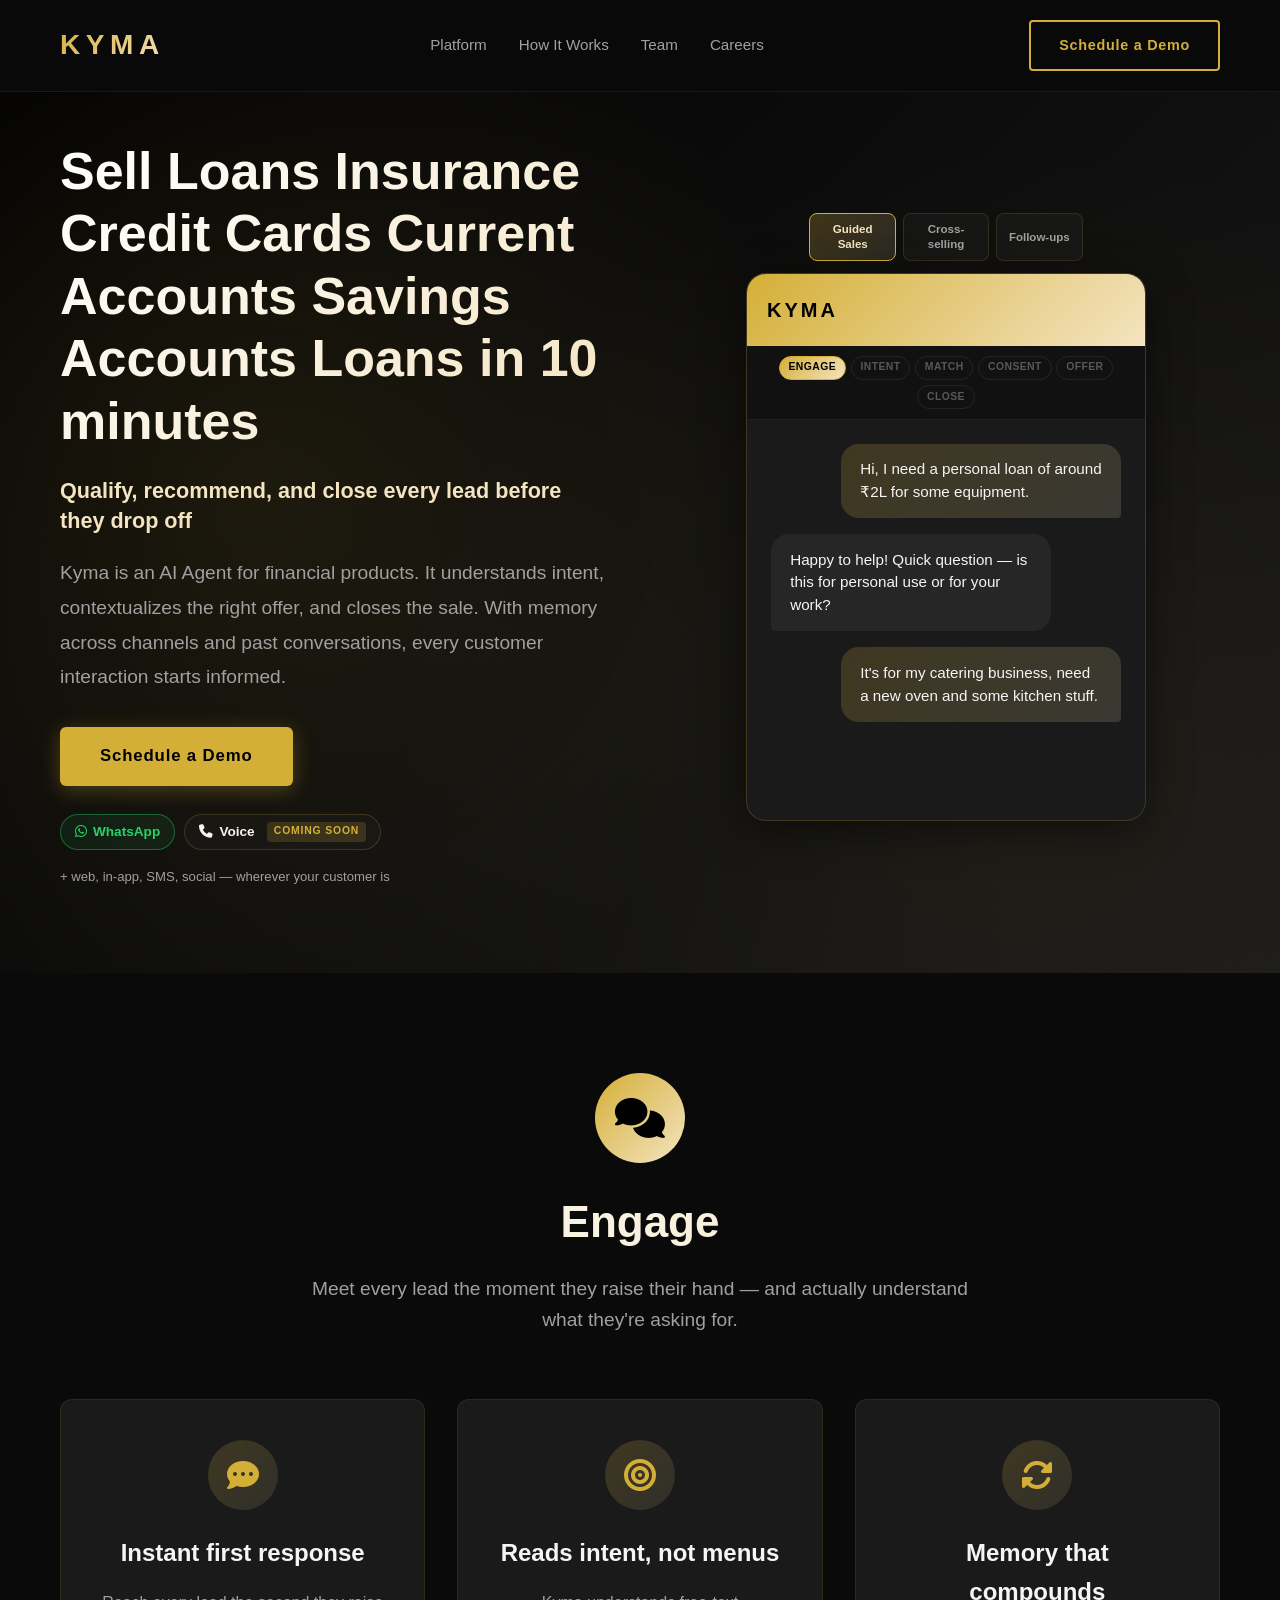
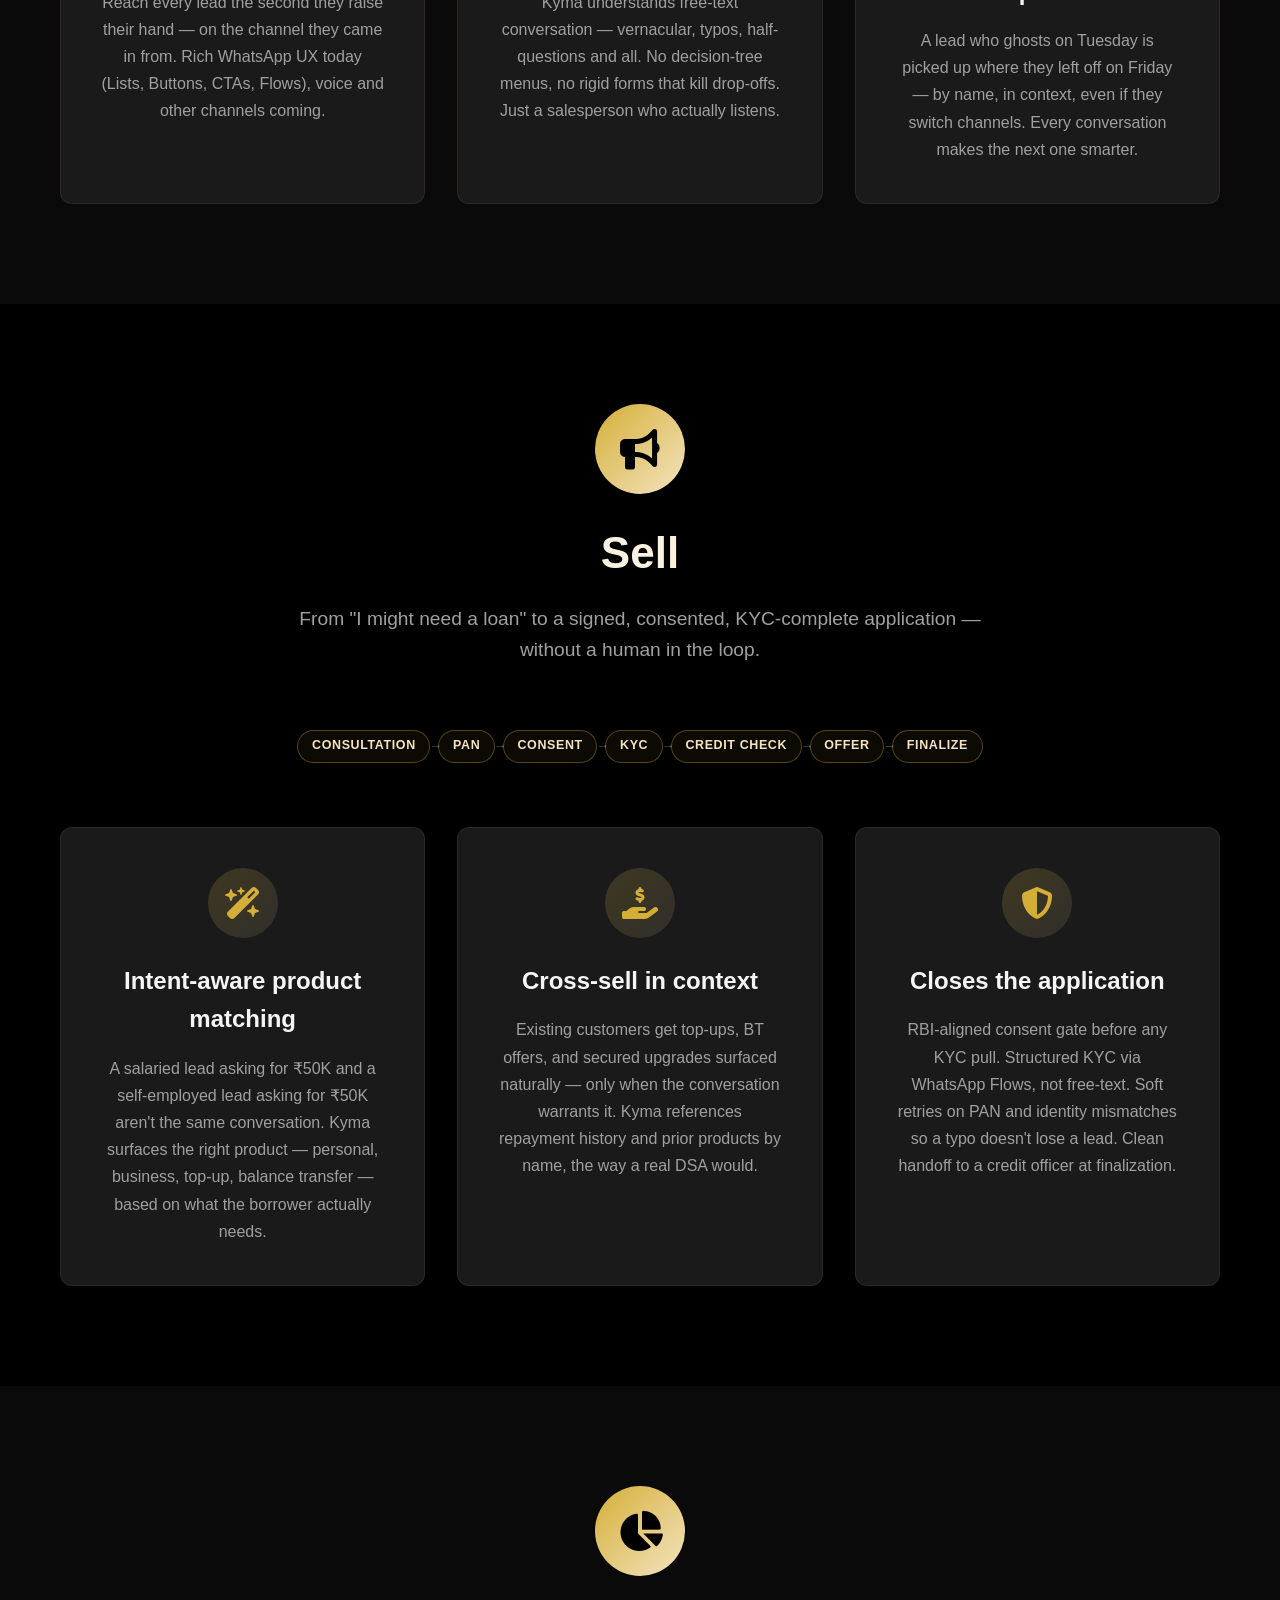
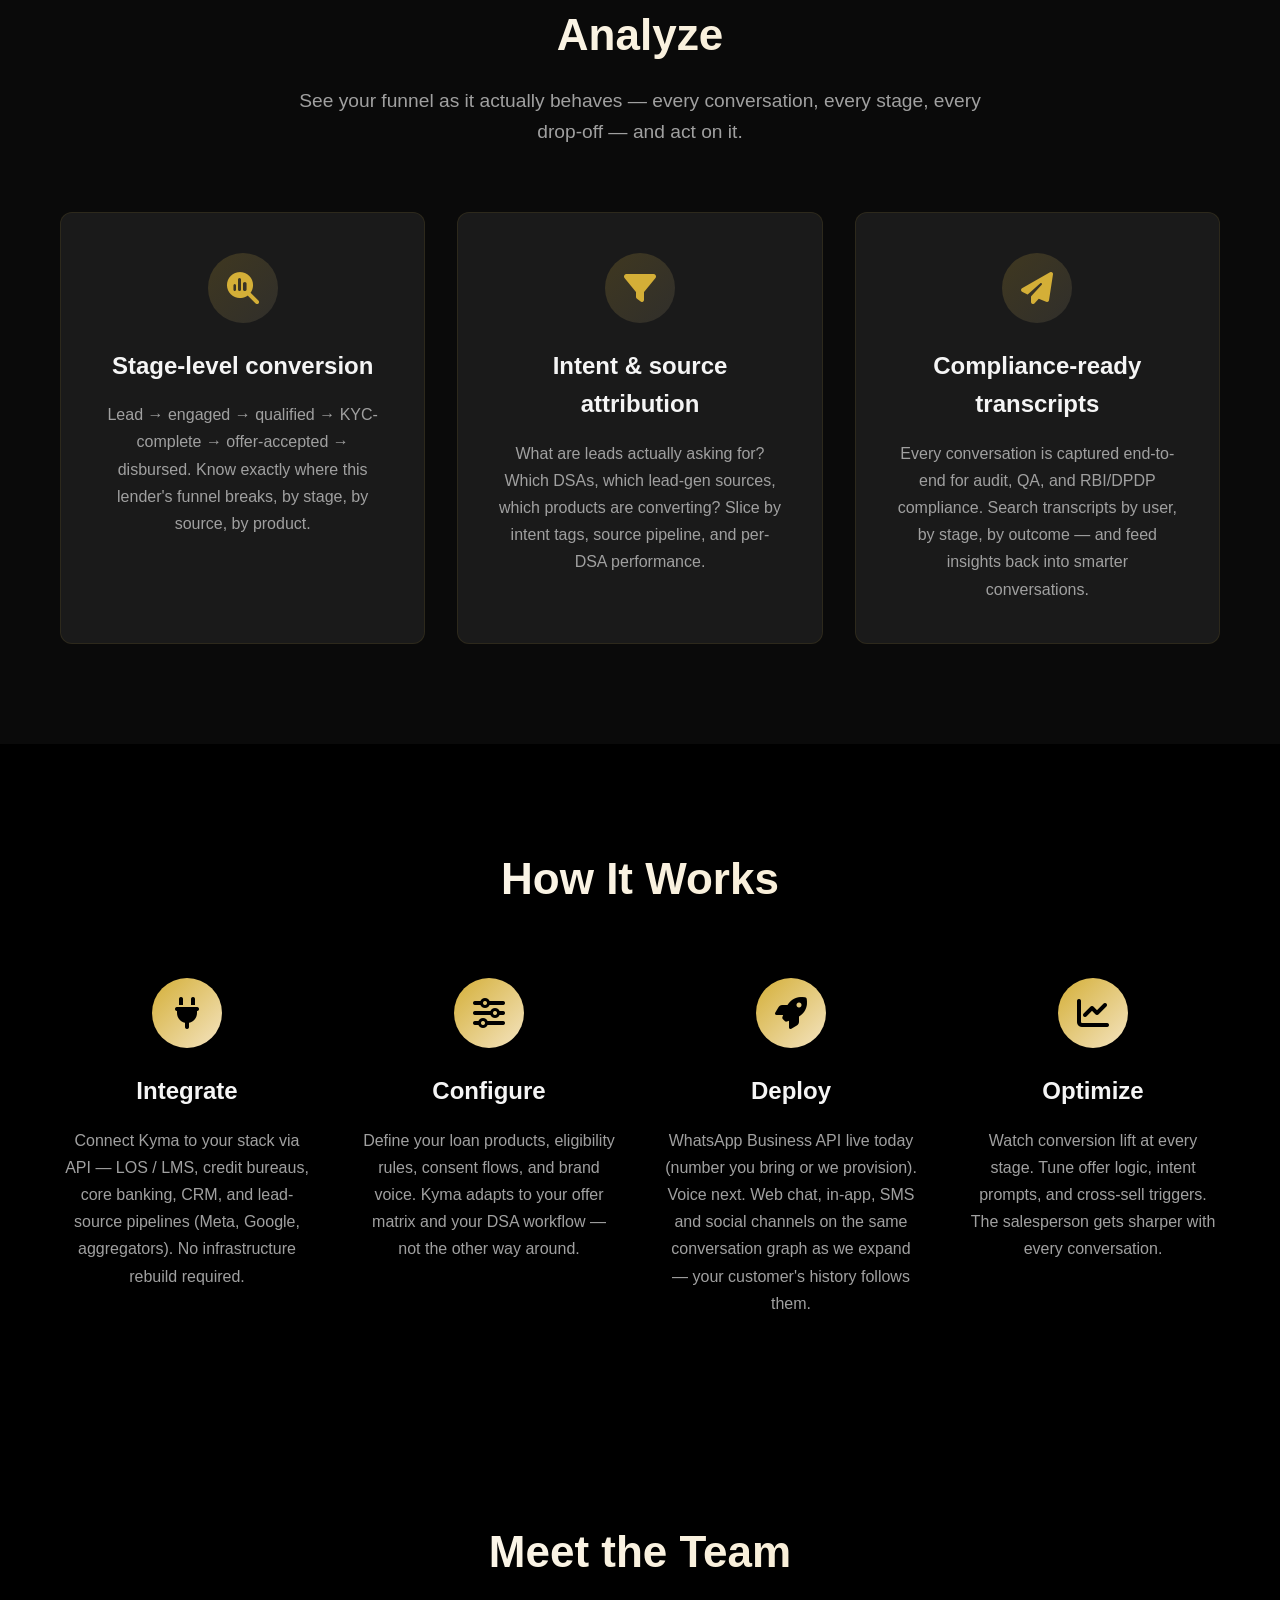
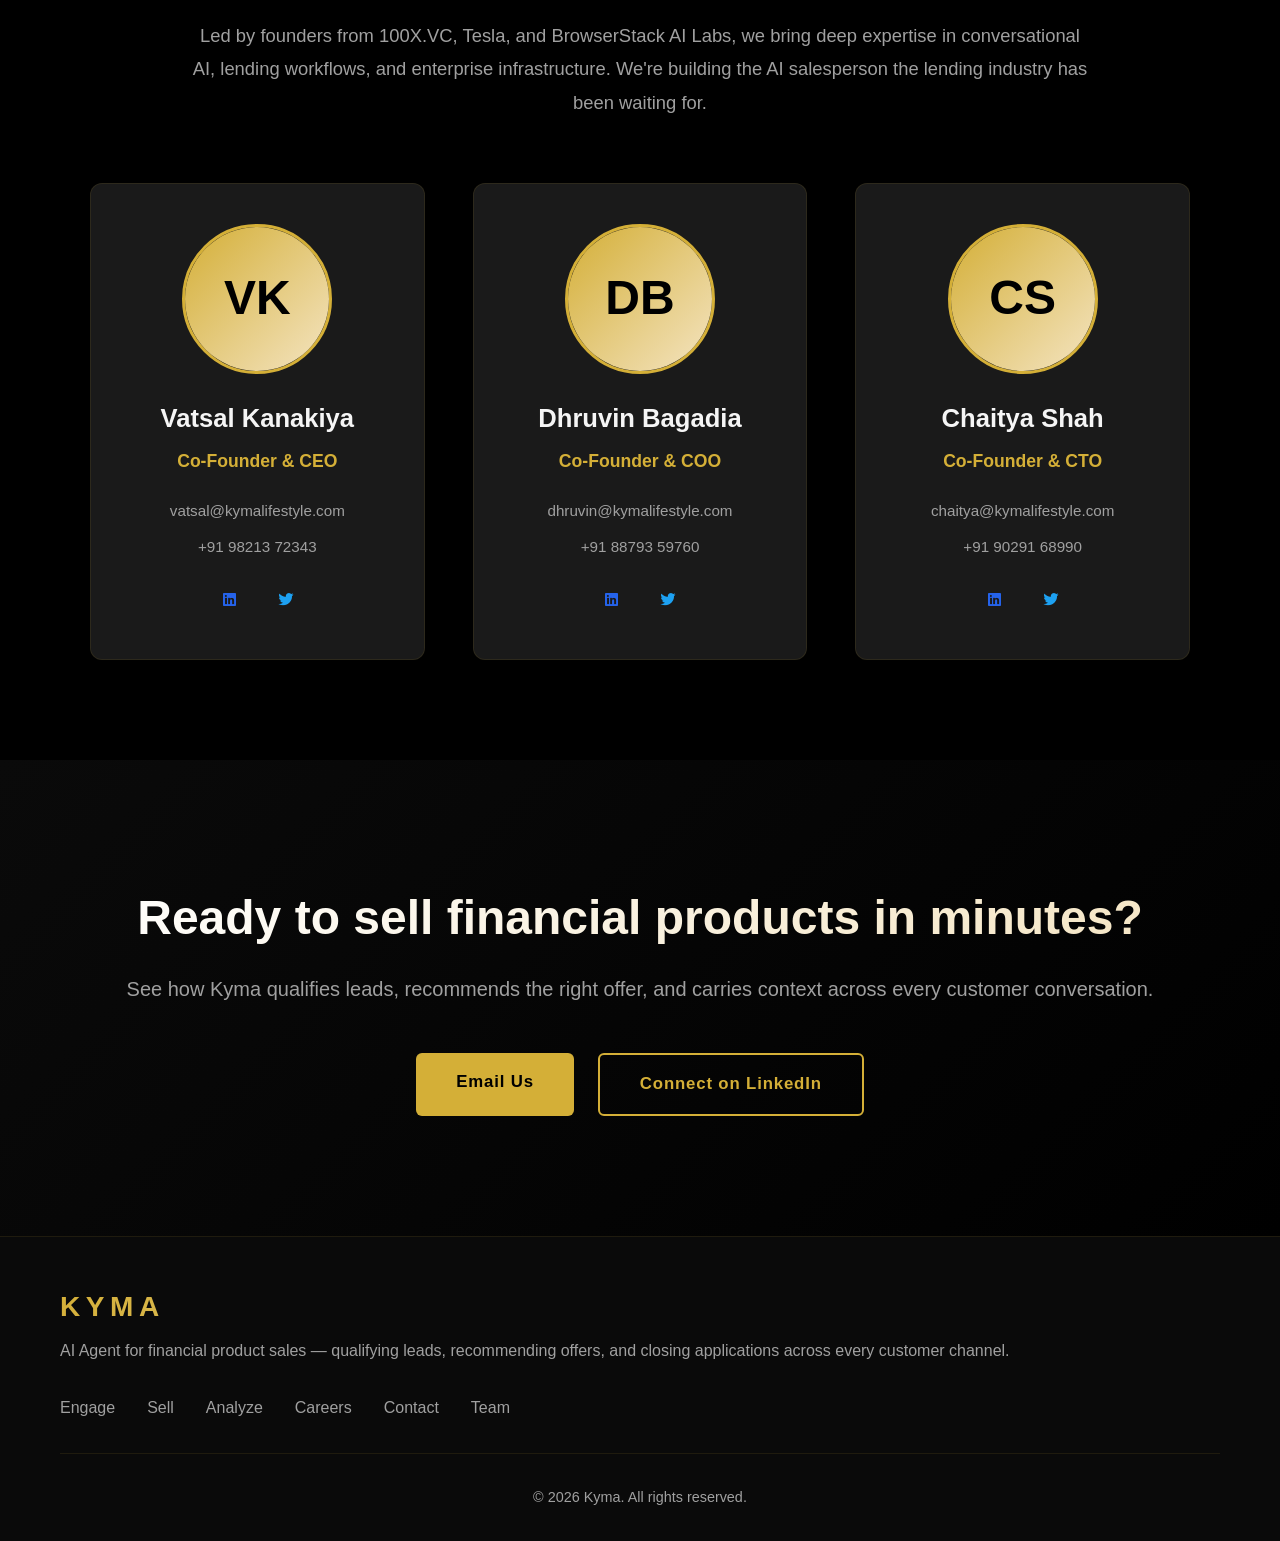
==== commit 7483f502: "Refine AI agent positioning copy" ====
--- a/index.html
+++ b/index.html
@@ -39,21 +39,28 @@
         <div class="container">
             <div class="hero-wrapper">
                 <div class="hero-text">
-                    <h1 class="hero-title">
-                        Your AI salesperson for lending.
+                    <h1 class="hero-title" aria-label="Sell Loans in 10 minutes">
+                        <span class="hero-title-line">
+                            Sell
+                            <span class="hero-slot" aria-hidden="true">
+                                <span class="hero-slot-track">
+                                    <span>Loans</span>
+                                    <span>Insurance</span>
+                                    <span>Credit Cards</span>
+                                    <span>Current Accounts</span>
+                                    <span>Savings Accounts</span>
+                                    <span>Loans</span>
+                                </span>
+                            </span>
+                        </span>
+                        <span class="hero-title-line">in 10 minutes</span>
                     </h1>
                     <p class="hero-tagline">
-                        Engages every lead. Reads intent. Sells the right product. Closes the loop.
+                        Qualify, recommend, and close every lead before they drop off
                     </p>
                     <p class="hero-subtitle">
-                        Built for NBFCs, PLAs, LSPs and DSAs — Kyma converses with every inbound lead on the channel they're already on, understands what they actually need, cross-sells the right loan, and walks them all the way to a KYC-complete, consented application.
+                        Kyma is an AI Agent for financial products. It understands intent, contextualizes the right offer, and closes the sale. With memory across channels and past conversations, every customer interaction starts informed.
                     </p>
-                    <div class="audience-strip">
-                        <span>NBFCs</span>
-                        <span>PLAs</span>
-                        <span>LSPs</span>
-                        <span>DSAs</span>
-                    </div>
                     <a href="#contact" class="cta-button">Schedule a Demo</a>
                     <div class="channel-strip">
                         <span class="channel live"><i class="fab fa-whatsapp"></i> WhatsApp</span>
@@ -63,21 +70,19 @@
                 </div>
                 <div class="hero-chat">
                     <div class="demo-tabs" id="demoTabs">
-                        <button class="demo-tab active" data-scenario="0">Reads intent. Upsells.</button>
-                        <button class="demo-tab" data-scenario="1">Knows your customer. Cross-sells.</button>
-                        <button class="demo-tab" data-scenario="2">Remembers. Recovers drop-offs.</button>
+                        <button class="demo-tab active" data-scenario="0">Guided Sales</button>
+                        <button class="demo-tab" data-scenario="1">Cross-selling</button>
+                        <button class="demo-tab" data-scenario="2">Follow-ups</button>
                     </div>
                     <div class="chat-container">
                         <div class="chat-header">
                             <div class="chat-logo">KYMA</div>
-                            <div class="chat-status">AI Salesperson · WhatsApp</div>
                         </div>
                         <div class="stage-ribbon" id="stageRibbon"></div>
                         <div class="chat-messages" id="chatMessages">
                             <!-- Messages will be added by JavaScript -->
                         </div>
                     </div>
-                    <p class="demo-channel-caption">Shown on WhatsApp. Same agent runs on voice (soon), web, in-app, SMS.</p>
                 </div>
             </div>
         </div>
@@ -304,8 +309,8 @@
     <section class="contact" id="contact">
         <div class="container">
             <div class="contact-content">
-                <h2>Ready to put an AI salesperson on every lead?</h2>
-                <p>Let's talk about your funnel — where leads drop, which products under-convert, and how Kyma plugs in.</p>
+                <h2>Ready to sell financial products in minutes?</h2>
+                <p>See how Kyma qualifies leads, recommends the right offer, and carries context across every customer conversation.</p>
                 <div class="contact-options">
                     <a href="mailto:vatsal@kymalifestyle.com" class="contact-button">Email Us</a>
                     <a href="https://linkedin.com/in/vazzup" target="_blank" class="contact-button secondary">Connect on LinkedIn</a>
@@ -320,7 +325,7 @@
             <div class="footer-content">
                 <div class="footer-left">
                     <div class="logo">KYMA</div>
-                    <p>The AI salesperson for lenders — engagement, sales and analytics across every channel your borrower is on.</p>
+                    <p>AI Agent for financial product sales — qualifying leads, recommending offers, and closing applications across every customer channel.</p>
                 </div>
                 <div class="footer-right">
                     <a href="#engage">Engage</a>
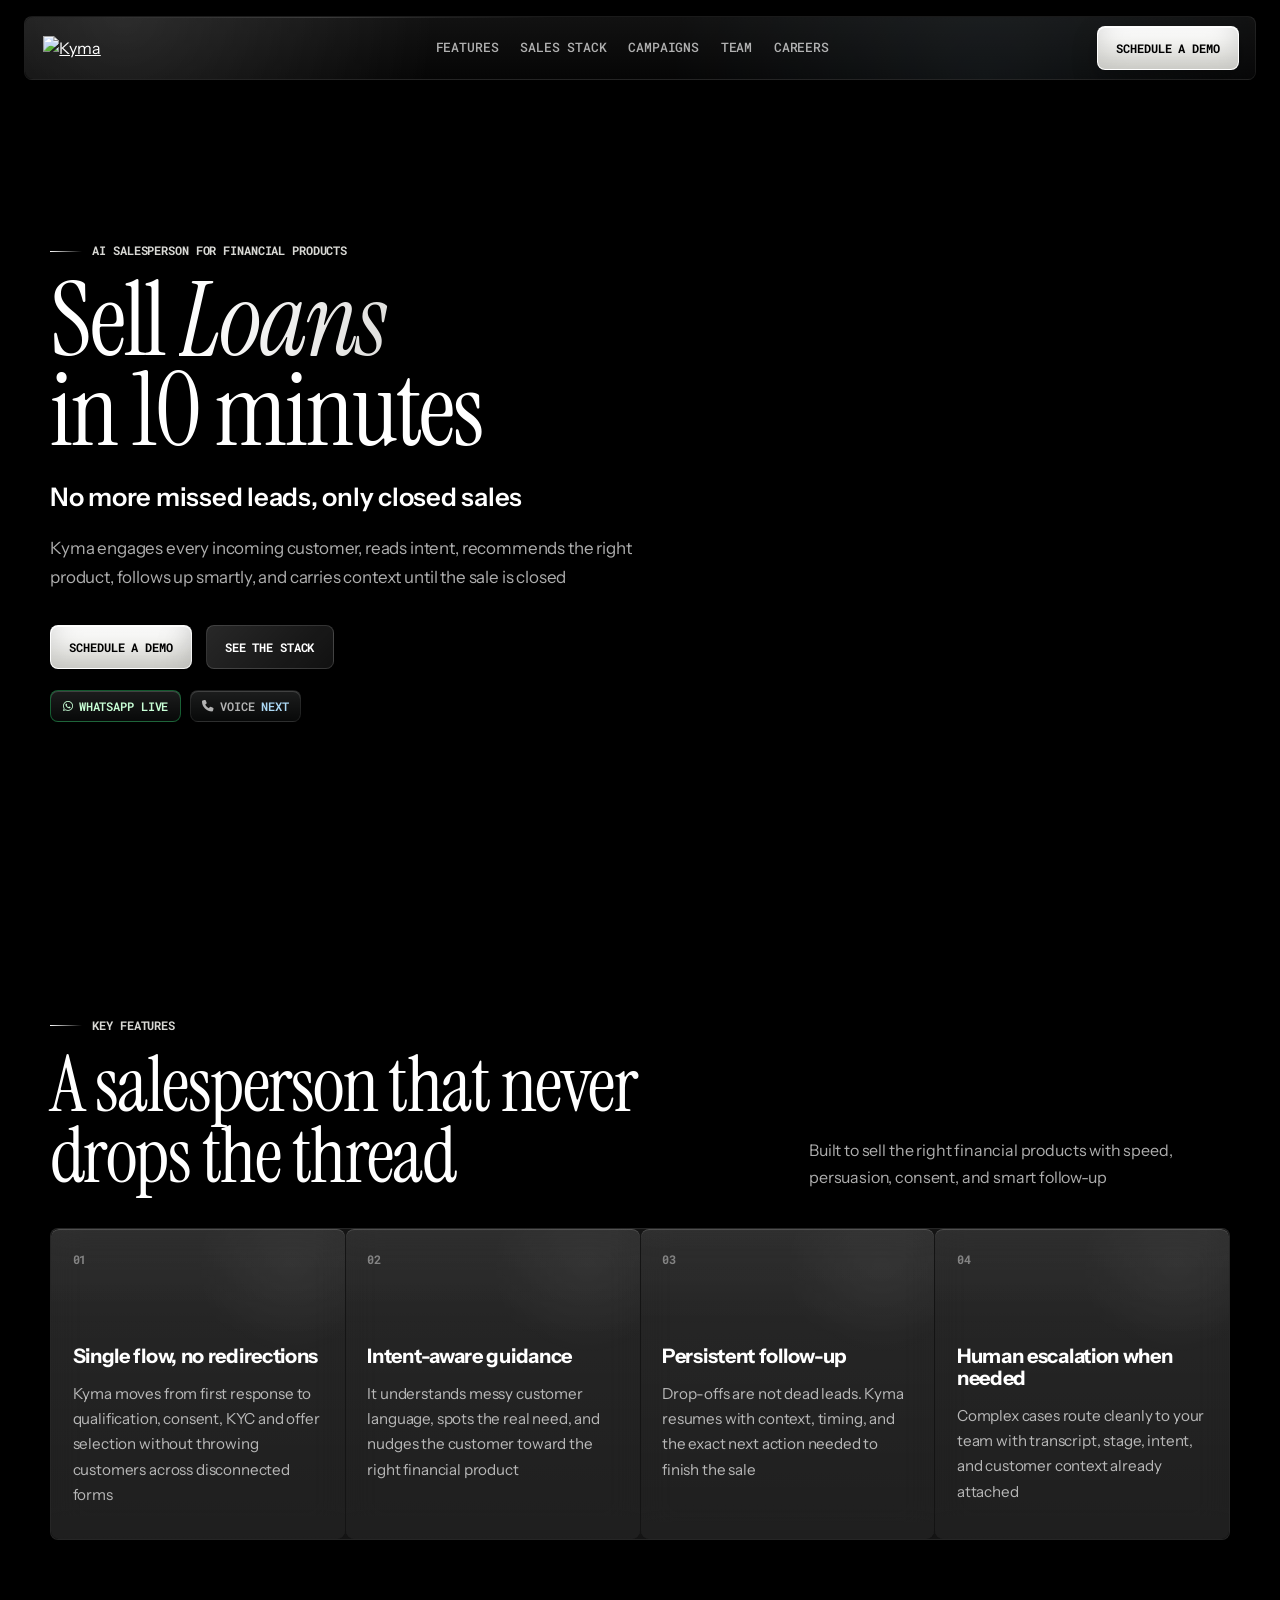
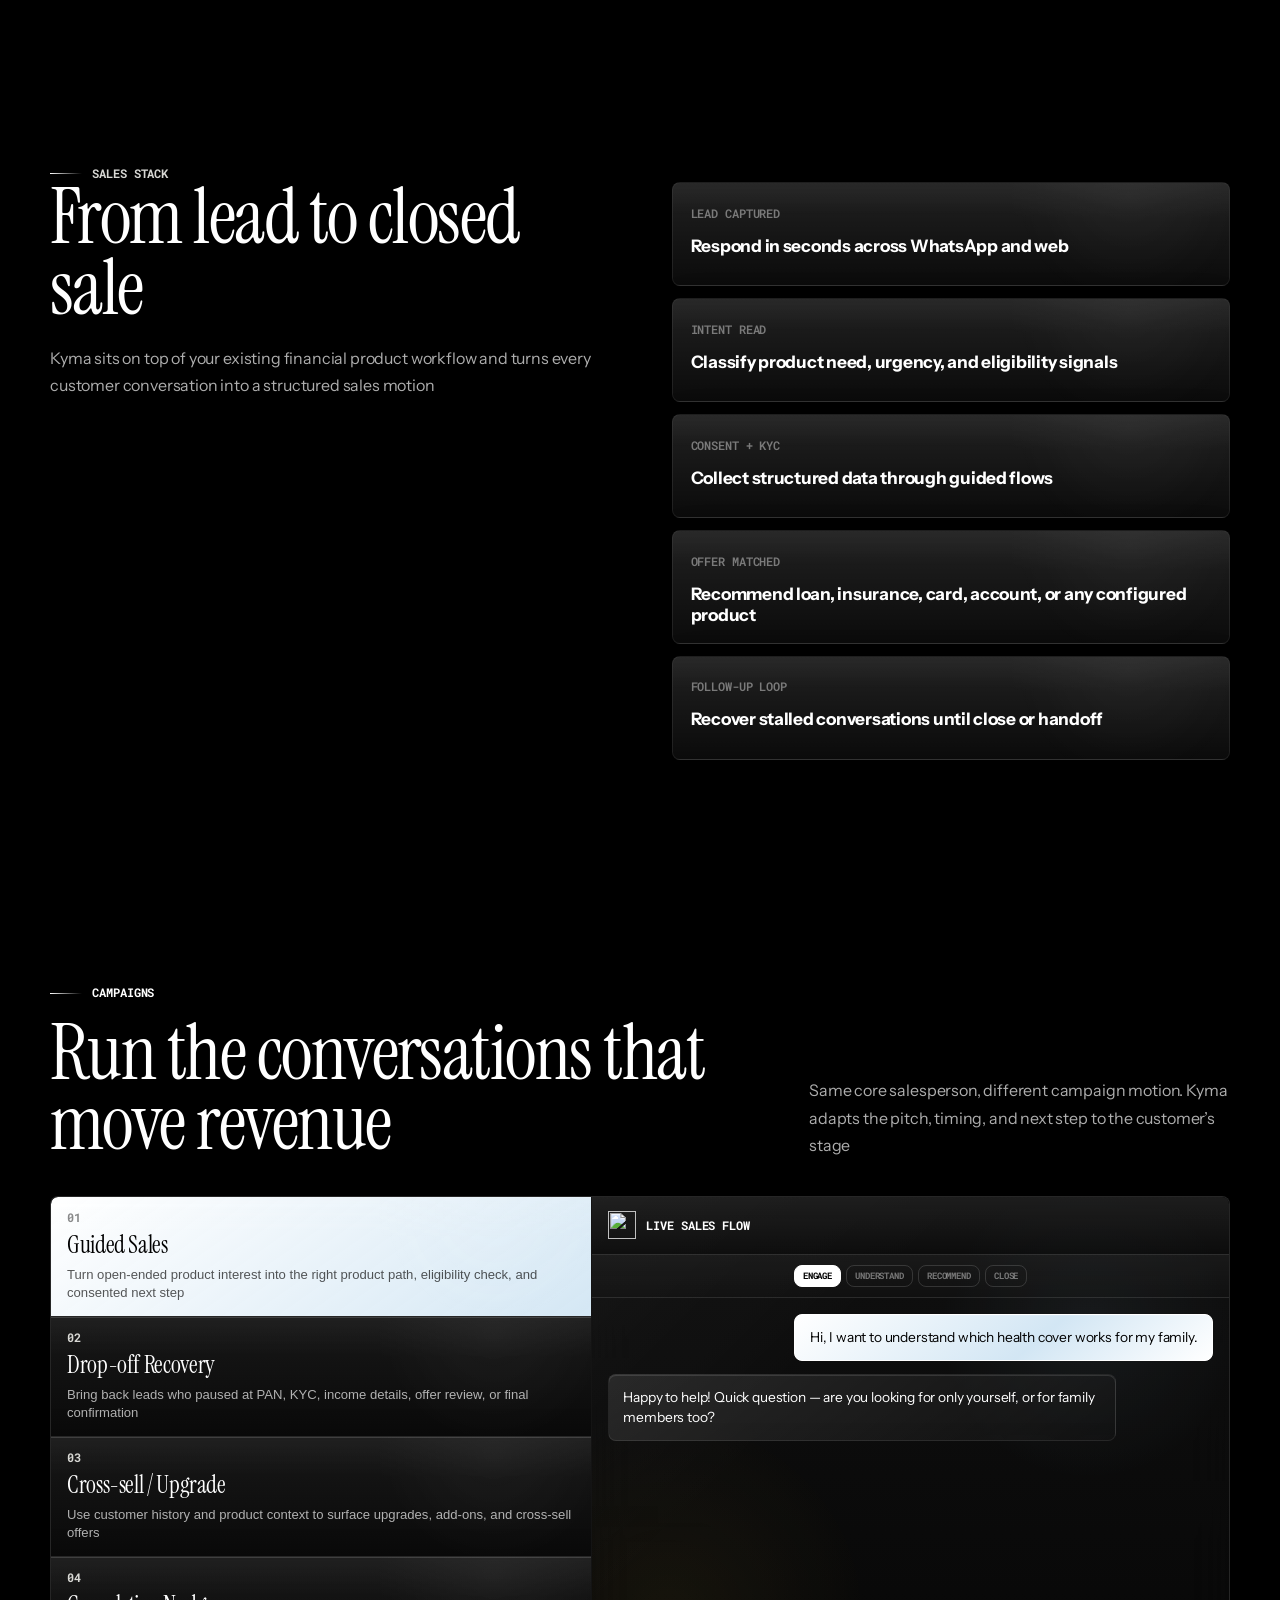
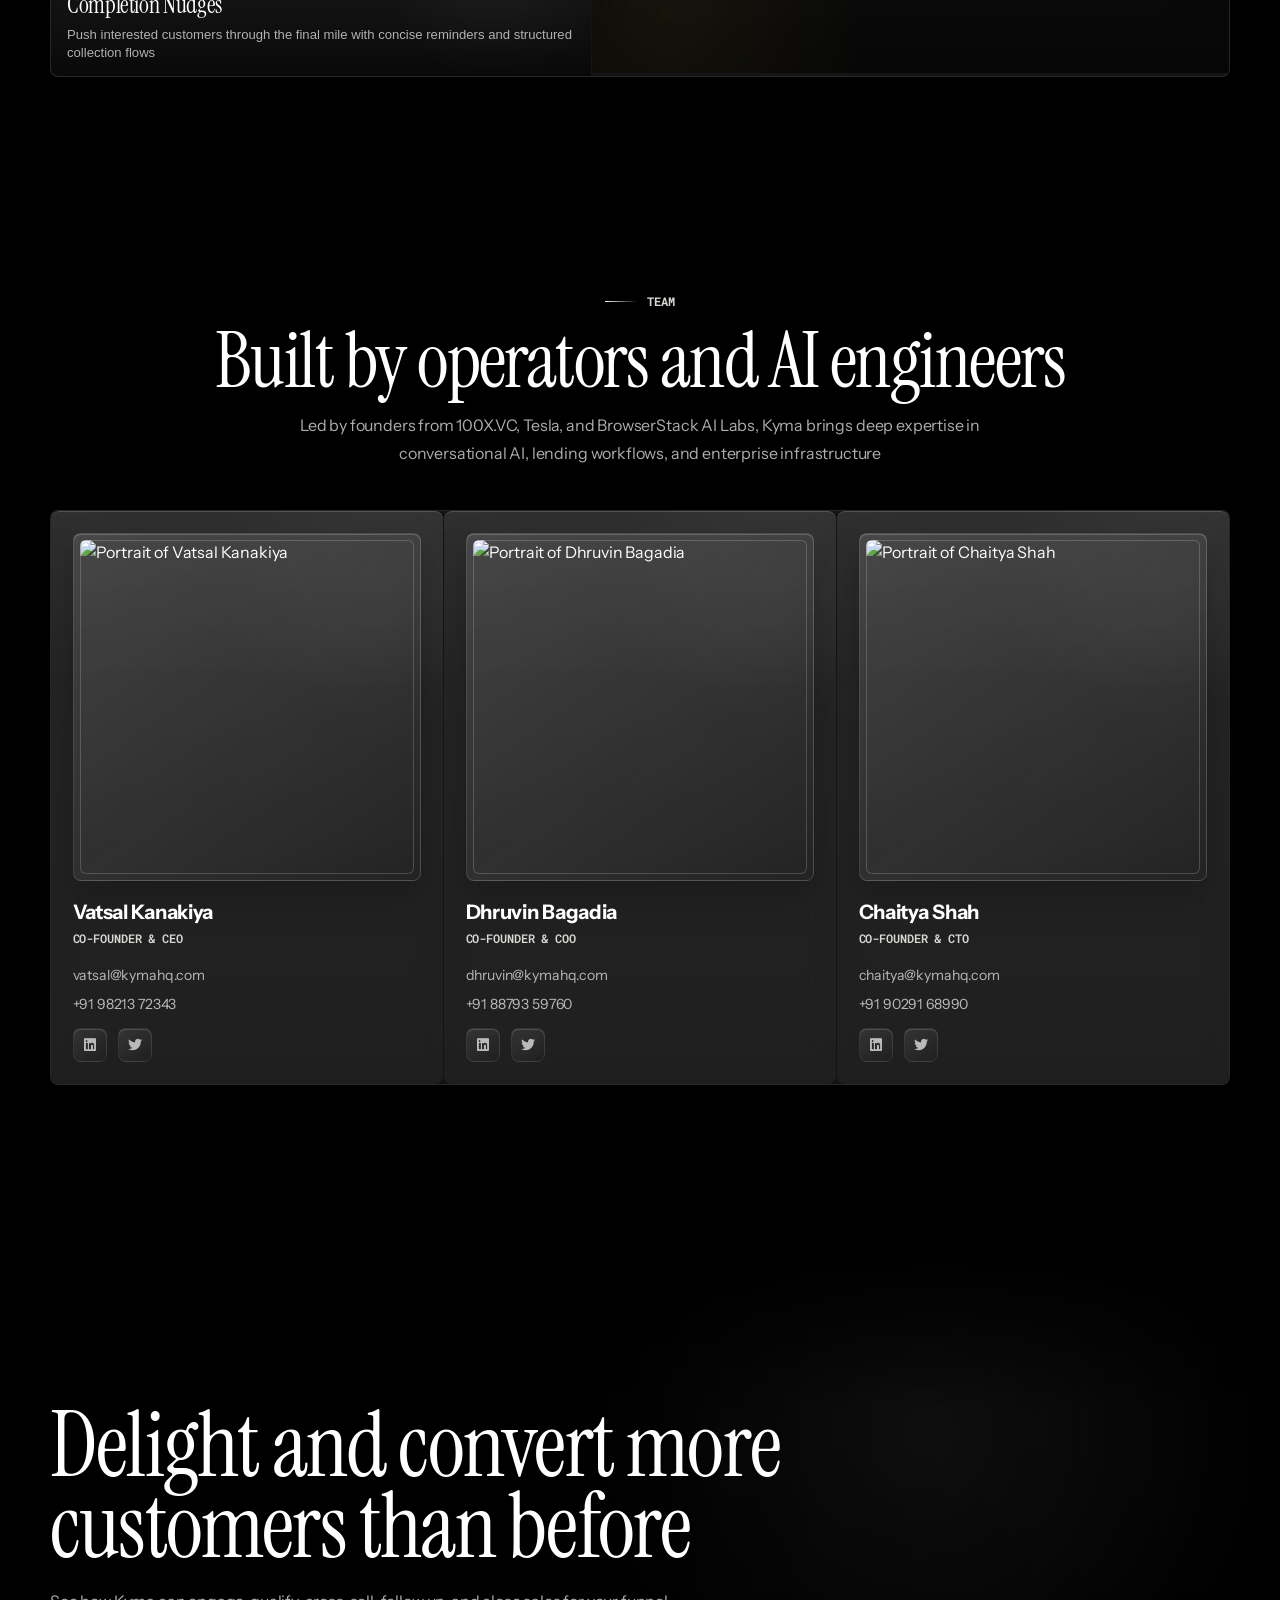
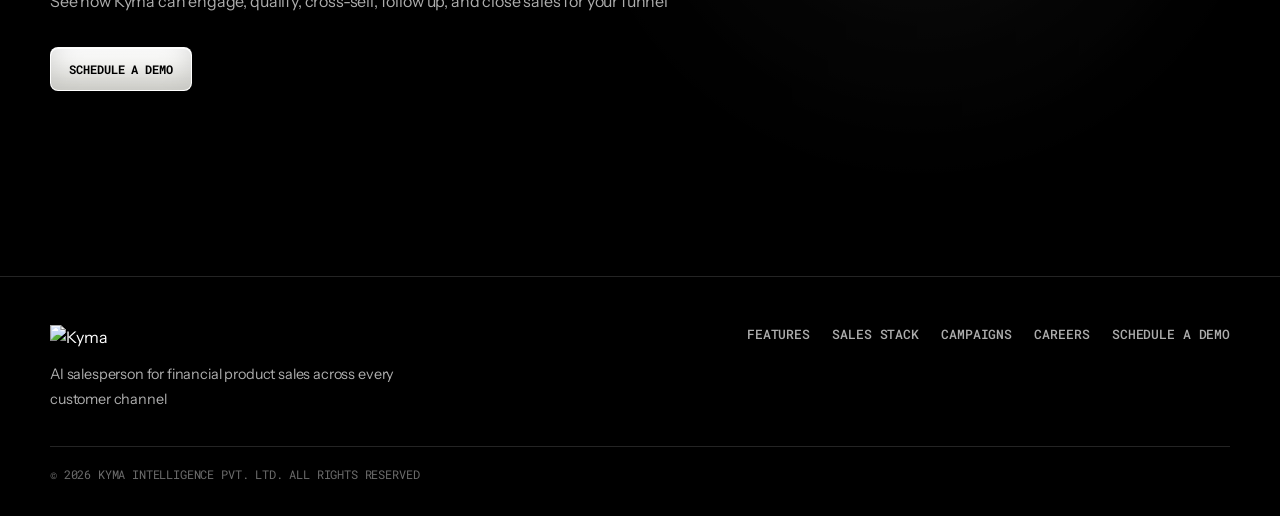
==== commit ed41c806: "Update Dhruvin's email" ====
--- a/index.html
+++ b/index.html
@@ -3,341 +3,303 @@
 <head>
     <meta charset="UTF-8">
     <meta name="viewport" content="width=device-width, initial-scale=1.0">
-    <title>Kyma — The AI salesperson for lenders</title>
-    <meta name="description" content="Kyma is the AI salesperson for NBFCs, PLAs, LSPs and DSAs in the Indian lending ecosystem. Engages every lead, reads intent, cross-sells the right loan, closes the application — on WhatsApp today, voice next, cross-platform from day one.">
-
-    <meta property="og:title" content="Kyma — The AI salesperson for lenders">
-    <meta property="og:description" content="An AI salesperson for NBFCs, PLAs, LSPs and DSAs. Engage every lead, read intent, cross-sell the right loan, close the application — across WhatsApp, voice (soon), and every channel your borrower is on.">
+    <title>Kyma — The AI salesperson for financial products</title>
+    <meta name="description" content="Kyma is the AI salesperson for financial product sales. Sell loans, insurance, credit cards and banking products in minutes with intent-aware conversations across WhatsApp and every customer channel.">
+
+    <meta property="og:title" content="Kyma — The AI salesperson for financial products">
+    <meta property="og:description" content="Turn missed leads into revenue with an AI salesperson that engages, qualifies, cross-sells, follows up and closes sales.">
     <meta property="og:type" content="website">
-    <meta property="og:url" content="https://kymalifestyle.com/">
+    <meta property="og:url" content="https://kymahq.com/">
+    <meta property="og:image" content="https://kymahq.com/assets/brand/og-image.png">
+    <meta property="og:image:width" content="720">
+    <meta property="og:image:height" content="405">
+    <meta property="og:image:alt" content="Kyma — Sell Financial Products in under 10 minutes">
     <meta name="twitter:card" content="summary_large_image">
-    <meta name="twitter:title" content="Kyma — The AI salesperson for lenders">
-    <meta name="twitter:description" content="An AI salesperson for NBFCs, PLAs, LSPs and DSAs — on WhatsApp today, voice next, cross-platform from day one.">
-
+    <meta name="twitter:title" content="Kyma — The AI salesperson for financial products">
+    <meta name="twitter:description" content="Sell financial products in minutes with an AI salesperson built for financial services.">
+    <meta name="twitter:image" content="https://kymahq.com/assets/brand/og-image.png">
+    <meta name="twitter:image:alt" content="Kyma — Sell Financial Products in under 10 minutes">
+
+    <link rel="icon" type="image/svg+xml" href="assets/brand/favicon.svg">
+    <link rel="preconnect" href="https://fonts.googleapis.com">
+    <link rel="preconnect" href="https://fonts.gstatic.com" crossorigin>
+    <link href="https://fonts.googleapis.com/css2?family=Instrument+Sans:ital,wght@0,400..700;1,400..700&family=Instrument+Serif:ital@0;1&family=Roboto+Mono:wght@400;500;600;700&display=swap" rel="stylesheet">
     <link rel="stylesheet" href="styles.css">
     <link rel="stylesheet" href="https://cdnjs.cloudflare.com/ajax/libs/font-awesome/6.5.1/css/all.min.css">
 </head>
 <body>
-    <!-- Navigation -->
     <nav class="navbar">
         <div class="container">
             <div class="nav-content">
-                <div class="logo">KYMA</div>
-                <div class="nav-links">
-                    <a href="#engage">Platform</a>
-                    <a href="#how-it-works">How It Works</a>
+                <a href="./" class="brand-logo" aria-label="Kyma home">
+                    <img src="assets/brand/kyma-logo-light.svg" alt="Kyma">
+                </a>
+                <div class="nav-links" id="navLinks">
+                    <a href="#features">Features</a>
+                    <a href="#sales-stack">Sales Stack</a>
+                    <a href="#campaigns">Campaigns</a>
                     <a href="#team">Team</a>
                     <a href="careers/">Careers</a>
                 </div>
-                <a href="#contact" class="nav-cta">Schedule a Demo</a>
+                <button class="nav-toggle" type="button" aria-label="Open menu" aria-expanded="false" aria-controls="navLinks">
+                    <span></span>
+                    <span></span>
+                </button>
+                <a href="https://cal.com/kymavatsal/30min" target="_blank" rel="noopener noreferrer" class="nav-cta">Schedule a Demo</a>
             </div>
         </div>
     </nav>
 
-    <!-- Hero Section -->
-    <section class="hero">
-        <div class="container">
-            <div class="hero-wrapper">
-                <div class="hero-text">
-                    <h1 class="hero-title" aria-label="Sell Loans in 10 minutes">
-                        <span class="hero-title-line">
-                            Sell
-                            <span class="hero-slot" aria-hidden="true">
-                                <span class="hero-slot-track">
-                                    <span>Loans</span>
-                                    <span>Insurance</span>
-                                    <span>Credit Cards</span>
-                                    <span>Current Accounts</span>
-                                    <span>Savings Accounts</span>
-                                    <span>Loans</span>
+    <main>
+        <section class="hero">
+            <div class="container">
+                <div class="hero-wrapper">
+                    <div class="hero-figure" aria-hidden="true">
+                        <img src="assets/brand/hero-mask-figure.webp" alt="">
+                    </div>
+                    <div class="hero-text">
+                        <p class="eyebrow">AI salesperson for financial products</p>
+                        <h1 class="hero-title" aria-label="Sell financial products in 10 minutes">
+                            <span class="hero-title-line">
+                                Sell
+                                <span class="hero-product-rotator" aria-hidden="true">
+                                    <span class="hero-product-track">
+                                        <span>Loans</span>
+                                        <span>Insurance</span>
+                                        <span>Credit Cards</span>
+                                        <span>Current Accounts</span>
+                                        <span>Savings Accounts</span>
+                                        <span>Loans</span>
+                                    </span>
                                 </span>
                             </span>
-                        </span>
-                        <span class="hero-title-line">in 10 minutes</span>
-                    </h1>
-                    <p class="hero-tagline">
-                        Qualify, recommend, and close every lead before they drop off
+                            <span class="hero-title-line">in 10 minutes</span>
+                        </h1>
+                        <p class="hero-tagline">No more missed leads, only closed sales</p>
+                        <p class="hero-subtitle">
+                            Kyma engages every incoming customer, reads intent, recommends the right product, follows up smartly, and carries context until the sale is closed
+                        </p>
+                        <div class="hero-actions">
+                            <a href="https://cal.com/kymavatsal/30min" target="_blank" rel="noopener noreferrer" class="cta-button">Schedule a Demo</a>
+                            <a href="#sales-stack" class="cta-button secondary">See the stack</a>
+                        </div>
+                        <div class="channel-strip" aria-label="Supported channels">
+                            <span class="channel live"><i class="fab fa-whatsapp"></i> WhatsApp live</span>
+                            <span class="channel soon"><i class="fas fa-phone"></i> Voice <em class="voice-soon">Next</em></span>
+                        </div>
+                    </div>
+
+                </div>
+            </div>
+        </section>
+
+        <section class="feature-section" id="features">
+            <div class="container">
+                <div class="section-kicker">Key Features</div>
+                <div class="section-heading-row">
+                    <h2 class="section-title">A salesperson that never drops the thread</h2>
+                    <p class="section-subtitle">
+                        Built to sell the right financial products with speed, persuasion, consent, and smart follow-up
                     </p>
-                    <p class="hero-subtitle">
-                        Kyma is an AI Agent for financial products. It understands intent, contextualizes the right offer, and closes the sale. With memory across channels and past conversations, every customer interaction starts informed.
+                </div>
+                <div class="feature-grid">
+                    <article class="pillar-card feature-card">
+                        <span class="card-index">01</span>
+                        <h3>Single flow, no redirections</h3>
+                        <p>Kyma moves from first response to qualification, consent, KYC and offer selection without throwing customers across disconnected forms</p>
+                    </article>
+                    <article class="pillar-card feature-card">
+                        <span class="card-index">02</span>
+                        <h3>Intent-aware guidance</h3>
+                        <p>It understands messy customer language, spots the real need, and nudges the customer toward the right financial product</p>
+                    </article>
+                    <article class="pillar-card feature-card">
+                        <span class="card-index">03</span>
+                        <h3>Persistent follow-up</h3>
+                        <p>Drop-offs are not dead leads. Kyma resumes with context, timing, and the exact next action needed to finish the sale</p>
+                    </article>
+                    <article class="pillar-card feature-card">
+                        <span class="card-index">04</span>
+                        <h3>Human escalation when needed</h3>
+                        <p>Complex cases route cleanly to your team with transcript, stage, intent, and customer context already attached</p>
+                    </article>
+                </div>
+            </div>
+        </section>
+
+        <section class="sales-stack" id="sales-stack">
+            <div class="container">
+                <div class="section-kicker">Sales Stack</div>
+                <div class="stack-layout">
+                    <div>
+                        <h2 class="section-title">From lead to closed sale</h2>
+                        <p class="section-subtitle align-left">
+                            Kyma sits on top of your existing financial product workflow and turns every customer conversation into a structured sales motion
+                        </p>
+                    </div>
+                    <div class="stack-steps">
+                        <div class="step">
+                            <span>Lead captured</span>
+                            <strong>Respond in seconds across WhatsApp and web</strong>
+                        </div>
+                        <div class="step">
+                            <span>Intent read</span>
+                            <strong>Classify product need, urgency, and eligibility signals</strong>
+                        </div>
+                        <div class="step">
+                            <span>Consent + KYC</span>
+                            <strong>Collect structured data through guided flows</strong>
+                        </div>
+                        <div class="step">
+                            <span>Offer matched</span>
+                            <strong>Recommend loan, insurance, card, account, or any configured product</strong>
+                        </div>
+                        <div class="step">
+                            <span>Follow-up loop</span>
+                            <strong>Recover stalled conversations until close or handoff</strong>
+                        </div>
+                    </div>
+                </div>
+            </div>
+        </section>
+
+        <section class="campaigns" id="campaigns">
+            <div class="container">
+                <div class="section-kicker">Campaigns</div>
+                <div class="section-heading-row">
+                    <h2 class="section-title">Run the conversations that move revenue</h2>
+                    <p class="section-subtitle">
+                        Same core salesperson, different campaign motion. Kyma adapts the pitch, timing, and next step to the customer’s stage
                     </p>
-                    <a href="#contact" class="cta-button">Schedule a Demo</a>
-                    <div class="channel-strip">
-                        <span class="channel live"><i class="fab fa-whatsapp"></i> WhatsApp</span>
-                        <span class="channel soon"><i class="fas fa-phone"></i> Voice <em class="voice-soon">Coming soon</em></span>
-                        <span class="channel more">+ web, in-app, SMS, social — wherever your customer is</span>
-                    </div>
-                </div>
-                <div class="hero-chat">
-                    <div class="demo-tabs" id="demoTabs">
-                        <button class="demo-tab active" data-scenario="0">Guided Sales</button>
-                        <button class="demo-tab" data-scenario="1">Cross-selling</button>
-                        <button class="demo-tab" data-scenario="2">Follow-ups</button>
-                    </div>
-                    <div class="chat-container">
-                        <div class="chat-header">
-                            <div class="chat-logo">KYMA</div>
-                        </div>
-                        <div class="stage-ribbon" id="stageRibbon"></div>
-                        <div class="chat-messages" id="chatMessages">
-                            <!-- Messages will be added by JavaScript -->
-                        </div>
-                    </div>
-                </div>
-            </div>
-        </div>
-    </section>
-
-    <!-- Engage Section -->
-    <section class="pillar engage" id="engage">
-        <div class="container">
-            <div class="pillar-header">
-                <div class="pillar-icon-wrapper">
-                    <i class="fas fa-comments"></i>
-                </div>
-                <h2 class="section-title">Engage</h2>
-                <p class="section-subtitle">
-                    Meet every lead the moment they raise their hand — and actually understand what they're asking for.
+                </div>
+                <div class="campaign-showcase">
+                    <div class="campaign-grid" id="demoTabs" aria-label="Campaign examples">
+                        <button class="pillar-card campaign-card demo-tab active" type="button" data-scenario="0">
+                            <span>01</span>
+                            <h3>Guided Sales</h3>
+                            <p>Turn open-ended product interest into the right product path, eligibility check, and consented next step</p>
+                        </button>
+                        <button class="pillar-card campaign-card demo-tab" type="button" data-scenario="1">
+                            <span>02</span>
+                            <h3>Drop-off Recovery</h3>
+                            <p>Bring back leads who paused at PAN, KYC, income details, offer review, or final confirmation</p>
+                        </button>
+                        <button class="pillar-card campaign-card demo-tab" type="button" data-scenario="2">
+                            <span>03</span>
+                            <h3>Cross-sell / Upgrade</h3>
+                            <p>Use customer history and product context to surface upgrades, add-ons, and cross-sell offers</p>
+                        </button>
+                        <button class="pillar-card campaign-card demo-tab" type="button" data-scenario="3">
+                            <span>04</span>
+                            <h3>Completion Nudges</h3>
+                            <p>Push interested customers through the final mile with concise reminders and structured collection flows</p>
+                        </button>
+                    </div>
+
+                    <div class="campaign-demo" aria-label="Kyma sales conversation demo">
+                        <div class="demo-shell">
+                            <div class="chat-container">
+                                <div class="chat-header">
+                                    <img src="assets/brand/kyma-mark-spinner.svg" alt="" aria-hidden="true">
+                                    <span>Live sales flow</span>
+                                </div>
+                                <div class="stage-ribbon" id="stageRibbon"></div>
+                                <div class="chat-messages" id="chatMessages">
+                                    <!-- Messages are rendered by script.js -->
+                                </div>
+                            </div>
+                        </div>
+                    </div>
+                </div>
+            </div>
+        </section>
+
+        <section class="team" id="team">
+            <div class="container">
+                <div class="section-kicker">Team</div>
+                <h2 class="section-title">Built by operators and AI engineers</h2>
+                <p class="team-bio">
+                    Led by founders from 100X.VC, Tesla, and BrowserStack AI Labs, Kyma brings deep expertise in conversational AI, lending workflows, and enterprise infrastructure
                 </p>
-            </div>
-            <div class="pillar-grid">
-                <div class="pillar-card">
-                    <div class="icon-wrapper">
-                        <i class="fas fa-comment-dots"></i>
-                    </div>
-                    <h3>Instant first response</h3>
-                    <p>Reach every lead the second they raise their hand — on the channel they came in from. Rich WhatsApp UX today (Lists, Buttons, CTAs, Flows), voice and other channels coming.</p>
-                </div>
-                <div class="pillar-card">
-                    <div class="icon-wrapper">
-                        <i class="fas fa-bullseye"></i>
-                    </div>
-                    <h3>Reads intent, not menus</h3>
-                    <p>Kyma understands free-text conversation — vernacular, typos, half-questions and all. No decision-tree menus, no rigid forms that kill drop-offs. Just a salesperson who actually listens.</p>
-                </div>
-                <div class="pillar-card">
-                    <div class="icon-wrapper">
-                        <i class="fas fa-rotate"></i>
-                    </div>
-                    <h3>Memory that compounds</h3>
-                    <p>A lead who ghosts on Tuesday is picked up where they left off on Friday — by name, in context, even if they switch channels. Every conversation makes the next one smarter.</p>
-                </div>
-            </div>
-        </div>
-    </section>
-
-    <!-- Sell Section -->
-    <section class="pillar sell" id="sell">
-        <div class="container">
-            <div class="pillar-header">
-                <div class="pillar-icon-wrapper">
-                    <i class="fas fa-bullhorn"></i>
-                </div>
-                <h2 class="section-title">Sell</h2>
-                <p class="section-subtitle">
-                    From "I might need a loan" to a signed, consented, KYC-complete application — without a human in the loop.
-                </p>
-            </div>
-            <div class="proof-ribbon" aria-label="What Kyma runs end-to-end">
-                <span>Consultation</span>
-                <span>PAN</span>
-                <span>Consent</span>
-                <span>KYC</span>
-                <span>Credit Check</span>
-                <span>Offer</span>
-                <span>Finalize</span>
-            </div>
-            <div class="pillar-grid">
-                <div class="pillar-card">
-                    <div class="icon-wrapper">
-                        <i class="fas fa-wand-magic-sparkles"></i>
-                    </div>
-                    <h3>Intent-aware product matching</h3>
-                    <p>A salaried lead asking for ₹50K and a self-employed lead asking for ₹50K aren't the same conversation. Kyma surfaces the right product — personal, business, top-up, balance transfer — based on what the borrower actually needs.</p>
-                </div>
-                <div class="pillar-card">
-                    <div class="icon-wrapper">
-                        <i class="fas fa-hand-holding-dollar"></i>
-                    </div>
-                    <h3>Cross-sell in context</h3>
-                    <p>Existing customers get top-ups, BT offers, and secured upgrades surfaced naturally — only when the conversation warrants it. Kyma references repayment history and prior products by name, the way a real DSA would.</p>
-                </div>
-                <div class="pillar-card">
-                    <div class="icon-wrapper">
-                        <i class="fas fa-shield-halved"></i>
-                    </div>
-                    <h3>Closes the application</h3>
-                    <p>RBI-aligned consent gate before any KYC pull. Structured KYC via WhatsApp Flows, not free-text. Soft retries on PAN and identity mismatches so a typo doesn't lose a lead. Clean handoff to a credit officer at finalization.</p>
-                </div>
-            </div>
-        </div>
-    </section>
-
-    <!-- Analyze Section -->
-    <section class="pillar analyze" id="analyze">
-        <div class="container">
-            <div class="pillar-header">
-                <div class="pillar-icon-wrapper">
-                    <i class="fas fa-chart-pie"></i>
-                </div>
-                <h2 class="section-title">Analyze</h2>
-                <p class="section-subtitle">
-                    See your funnel as it actually behaves — every conversation, every stage, every drop-off — and act on it.
-                </p>
-            </div>
-            <div class="pillar-grid">
-                <div class="pillar-card">
-                    <div class="icon-wrapper">
-                        <i class="fas fa-magnifying-glass-chart"></i>
-                    </div>
-                    <h3>Stage-level conversion</h3>
-                    <p>Lead → engaged → qualified → KYC-complete → offer-accepted → disbursed. Know exactly where this lender's funnel breaks, by stage, by source, by product.</p>
-                </div>
-                <div class="pillar-card">
-                    <div class="icon-wrapper">
-                        <i class="fas fa-filter"></i>
-                    </div>
-                    <h3>Intent & source attribution</h3>
-                    <p>What are leads actually asking for? Which DSAs, which lead-gen sources, which products are converting? Slice by intent tags, source pipeline, and per-DSA performance.</p>
-                </div>
-                <div class="pillar-card">
-                    <div class="icon-wrapper">
-                        <i class="fas fa-paper-plane"></i>
-                    </div>
-                    <h3>Compliance-ready transcripts</h3>
-                    <p>Every conversation is captured end-to-end for audit, QA, and RBI/DPDP compliance. Search transcripts by user, by stage, by outcome — and feed insights back into smarter conversations.</p>
-                </div>
-            </div>
-        </div>
-    </section>
-
-    <!-- How It Works Section -->
-    <section class="how-it-works" id="how-it-works">
-        <div class="container">
-            <h2 class="section-title">How It Works</h2>
-            <div class="steps">
-                <div class="step">
-                    <div class="step-icon">
-                        <i class="fas fa-plug"></i>
-                    </div>
-                    <h3>Integrate</h3>
-                    <p>Connect Kyma to your stack via API — LOS / LMS, credit bureaus, core banking, CRM, and lead-source pipelines (Meta, Google, aggregators). No infrastructure rebuild required.</p>
-                </div>
-                <div class="step">
-                    <div class="step-icon">
-                        <i class="fas fa-sliders"></i>
-                    </div>
-                    <h3>Configure</h3>
-                    <p>Define your loan products, eligibility rules, consent flows, and brand voice. Kyma adapts to your offer matrix and your DSA workflow — not the other way around.</p>
-                </div>
-                <div class="step">
-                    <div class="step-icon">
-                        <i class="fas fa-rocket"></i>
-                    </div>
-                    <h3>Deploy</h3>
-                    <p>WhatsApp Business API live today (number you bring or we provision). Voice next. Web chat, in-app, SMS and social channels on the same conversation graph as we expand — your customer's history follows them.</p>
-                </div>
-                <div class="step">
-                    <div class="step-icon">
-                        <i class="fas fa-chart-line"></i>
-                    </div>
-                    <h3>Optimize</h3>
-                    <p>Watch conversion lift at every stage. Tune offer logic, intent prompts, and cross-sell triggers. The salesperson gets sharper with every conversation.</p>
-                </div>
-            </div>
-        </div>
-    </section>
-
-    <!-- Team Section -->
-    <section class="team" id="team">
-        <div class="container">
-            <h2 class="section-title">Meet the Team</h2>
-            <p class="team-bio">
-                Led by founders from 100X.VC, Tesla, and BrowserStack AI Labs, we bring deep expertise in conversational AI, lending workflows, and enterprise infrastructure. We're building the AI salesperson the lending industry has been waiting for.
-            </p>
-            <div class="team-grid">
-                <div class="team-member">
-                    <div class="member-photo">
-                        <div class="photo-placeholder">VK</div>
-                    </div>
-                    <h3>Vatsal Kanakiya</h3>
-                    <p class="member-role">Co-Founder & CEO</p>
-                    <div class="member-contact">
-                        <a href="mailto:vatsal@kymalifestyle.com">vatsal@kymalifestyle.com</a>
-                        <a href="tel:+919821372343">+91 98213 72343</a>
-                        <div class="social-links">
-                            <a href="https://linkedin.com/in/vazzup" target="_blank" class="linkedin-link"><i class="fab fa-linkedin"></i></a>
-                            <a href="https://twitter.com/vazzupk" target="_blank" class="twitter-link"><i class="fab fa-twitter"></i></a>
-                        </div>
-                    </div>
-                </div>
-                <div class="team-member">
-                    <div class="member-photo">
-                        <div class="photo-placeholder">DB</div>
-                    </div>
-                    <h3>Dhruvin Bagadia</h3>
-                    <p class="member-role">Co-Founder & COO</p>
-                    <div class="member-contact">
-                        <a href="mailto:dhruvin@kymalifestyle.com">dhruvin@kymalifestyle.com</a>
-                        <a href="tel:+918879359760">+91 88793 59760</a>
-                        <div class="social-links">
-                            <a href="https://www.linkedin.com/in/dhruvin-bagadia-a34450191/" target="_blank" class="linkedin-link"><i class="fab fa-linkedin"></i></a>
-                            <a href="https://twitter.com/dhrbag0211" target="_blank" class="twitter-link"><i class="fab fa-twitter"></i></a>
-                        </div>
-                    </div>
-                </div>
-                <div class="team-member">
-                    <div class="member-photo">
-                        <div class="photo-placeholder">CS</div>
-                    </div>
-                    <h3>Chaitya Shah</h3>
-                    <p class="member-role">Co-Founder & CTO</p>
-                    <div class="member-contact">
-                        <a href="mailto:chaitya@kymalifestyle.com">chaitya@kymalifestyle.com</a>
-                        <a href="tel:+919029168990">+91 90291 68990</a>
-                        <div class="social-links">
-                            <a href="https://www.linkedin.com/in/Chaitya62" target="_blank" class="linkedin-link"><i class="fab fa-linkedin"></i></a>
-                            <a href="https://twitter.com/Chaitya62" target="_blank" class="twitter-link"><i class="fab fa-twitter"></i></a>
-                        </div>
-                    </div>
-                </div>
-            </div>
-        </div>
-    </section>
-
-    <!-- Contact Section -->
-    <section class="contact" id="contact">
-        <div class="container">
-            <div class="contact-content">
-                <h2>Ready to sell financial products in minutes?</h2>
-                <p>See how Kyma qualifies leads, recommends the right offer, and carries context across every customer conversation.</p>
-                <div class="contact-options">
-                    <a href="mailto:vatsal@kymalifestyle.com" class="contact-button">Email Us</a>
-                    <a href="https://linkedin.com/in/vazzup" target="_blank" class="contact-button secondary">Connect on LinkedIn</a>
-                </div>
-            </div>
-        </div>
-    </section>
-
-    <!-- Footer -->
+                <div class="team-grid">
+                    <article class="team-member">
+                        <div class="member-photo-frame">
+                            <img class="member-photo" src="assets/team/vatsal-kanakiya.webp" alt="Portrait of Vatsal Kanakiya" width="900" height="900" loading="lazy" decoding="async">
+                        </div>
+                        <h3>Vatsal Kanakiya</h3>
+                        <p class="member-role">Co-Founder & CEO</p>
+                        <div class="member-contact">
+                            <a href="mailto:vatsal@kymahq.com">vatsal@kymahq.com</a>
+                            <a href="tel:+919821372343">+91 98213 72343</a>
+                            <div class="social-links">
+                                <a href="https://linkedin.com/in/vazzup" target="_blank" rel="noopener noreferrer" aria-label="Vatsal on LinkedIn"><i class="fab fa-linkedin"></i></a>
+                                <a href="https://twitter.com/vazzupk" target="_blank" rel="noopener noreferrer" aria-label="Vatsal on X"><i class="fab fa-twitter"></i></a>
+                            </div>
+                        </div>
+                    </article>
+                    <article class="team-member">
+                        <div class="member-photo-frame">
+                            <img class="member-photo" src="assets/team/dhruvin-bagadia.webp" alt="Portrait of Dhruvin Bagadia" width="900" height="900" loading="lazy" decoding="async">
+                        </div>
+                        <h3>Dhruvin Bagadia</h3>
+                        <p class="member-role">Co-Founder & COO</p>
+                        <div class="member-contact">
+                            <a href="mailto:dhruvin@kymahq.com">dhruvin@kymahq.com</a>
+                            <a href="tel:+918879359760">+91 88793 59760</a>
+                            <div class="social-links">
+                                <a href="https://www.linkedin.com/in/dhruvin-bagadia-a34450191/" target="_blank" rel="noopener noreferrer" aria-label="Dhruvin on LinkedIn"><i class="fab fa-linkedin"></i></a>
+                                <a href="https://twitter.com/dhrbag0211" target="_blank" rel="noopener noreferrer" aria-label="Dhruvin on X"><i class="fab fa-twitter"></i></a>
+                            </div>
+                        </div>
+                    </article>
+                    <article class="team-member">
+                        <div class="member-photo-frame">
+                            <img class="member-photo" src="assets/team/chaitya-shah.webp" alt="Portrait of Chaitya Shah" width="900" height="900" loading="lazy" decoding="async">
+                        </div>
+                        <h3>Chaitya Shah</h3>
+                        <p class="member-role">Co-Founder & CTO</p>
+                        <div class="member-contact">
+                            <a href="mailto:chaitya@kymahq.com">chaitya@kymahq.com</a>
+                            <a href="tel:+919029168990">+91 90291 68990</a>
+                            <div class="social-links">
+                                <a href="https://www.linkedin.com/in/Chaitya62" target="_blank" rel="noopener noreferrer" aria-label="Chaitya on LinkedIn"><i class="fab fa-linkedin"></i></a>
+                                <a href="https://twitter.com/Chaitya62" target="_blank" rel="noopener noreferrer" aria-label="Chaitya on X"><i class="fab fa-twitter"></i></a>
+                            </div>
+                        </div>
+                    </article>
+                </div>
+            </div>
+        </section>
+
+        <section class="contact" id="contact">
+            <div class="container">
+                <div class="contact-content">
+                    <img src="assets/brand/kyma-mark-light.svg" alt="" aria-hidden="true">
+                    <h2>Delight and convert more customers than before</h2>
+                    <p>See how Kyma can engage, qualify, cross-sell, follow up, and close sales for your funnel</p>
+                    <a href="https://cal.com/kymavatsal/30min" target="_blank" rel="noopener noreferrer" class="cta-button">Schedule a Demo</a>
+                </div>
+            </div>
+        </section>
+    </main>
+
     <footer class="footer">
         <div class="container">
             <div class="footer-content">
                 <div class="footer-left">
-                    <div class="logo">KYMA</div>
-                    <p>AI Agent for financial product sales — qualifying leads, recommending offers, and closing applications across every customer channel.</p>
+                    <img src="assets/brand/kyma-logo-light.svg" alt="Kyma" class="footer-logo">
+                    <p>AI salesperson for financial product sales across every customer channel</p>
                 </div>
                 <div class="footer-right">
-                    <a href="#engage">Engage</a>
-                    <a href="#sell">Sell</a>
-                    <a href="#analyze">Analyze</a>
+                    <a href="#features">Features</a>
+                    <a href="#sales-stack">Sales Stack</a>
+                    <a href="#campaigns">Campaigns</a>
                     <a href="careers/">Careers</a>
-                    <a href="mailto:vatsal@kymalifestyle.com">Contact</a>
-                    <a href="#team">Team</a>
+                    <a href="https://cal.com/kymavatsal/30min" target="_blank" rel="noopener noreferrer">Schedule a Demo</a>
                 </div>
             </div>
             <div class="footer-bottom">
-                <p>&copy; 2026 Kyma. All rights reserved.</p>
+                <p>&copy; 2026 Kyma Intelligence Pvt. Ltd. All rights reserved</p>
             </div>
         </div>
     </footer>
--- a/styles.css
+++ b/styles.css
@@ -1,20 +1,51 @@
-/* Reset and Base Styles */
 * {
+    box-sizing: border-box;
     margin: 0;
     padding: 0;
-    box-sizing: border-box;
 }
 
 :root {
-    --primary-dark: #0a0a0a;
-    --primary-gold: #d4af37;
-    --secondary-gold: #f4e4c1;
-    --text-light: #f5f5f5;
-    --text-gray: #a0a0a0;
-    --bg-dark: #000000;
-    --bg-card: #1a1a1a;
-    --accent-blue: #2563eb;
-    --accent-green: #25d366;
+    --black: #000000;
+    --ink: #050505;
+    --panel: rgba(12, 12, 12, 0.82);
+    --panel-solid: #101010;
+    --line: rgba(255, 255, 255, 0.14);
+    --line-strong: rgba(255, 255, 255, 0.28);
+    --glass-dark: rgba(255, 255, 255, 0.03);
+    --glass-dark-strong: rgba(255, 255, 255, 0.06);
+    --glass-dark-solid: #111211;
+    --glass-light: rgba(255, 255, 255, 0.58);
+    --glass-light-strong: rgba(255, 255, 255, 0.78);
+    --glass-shell: linear-gradient(180deg, rgba(26, 26, 26, 0.62) 0%, rgba(10, 10, 10, 0.48) 100%);
+    --glass-panel: rgba(255, 255, 255, 0.03);
+    --glass-panel-strong: rgba(255, 255, 255, 0.06);
+    --glass-line: rgba(255, 255, 255, 0.08);
+    --glass-line-strong: rgba(255, 255, 255, 0.14);
+    --glass-topline: rgba(255, 255, 255, 0.14);
+    --glass-shadow: 0 40px 80px rgba(0, 0, 0, 0.4);
+    --glass-shadow-soft: 0 20px 54px rgba(0, 0, 0, 0.32);
+    --glass-blur: 24px;
+    --glass-blur-soft: 16px;
+    --radius-ui: 8px;
+    --white: #ffffff;
+    --muted: rgba(255, 255, 255, 0.68);
+    --faint: rgba(255, 255, 255, 0.42);
+    --silver: #d8d8d4;
+    --silver-dark: #7d7b77;
+    --yellow: #ffd24a;
+    --orange: #fe7615;
+    --pink: #f94978;
+    --teal: #3ea1af;
+    --blue: #acd8f4;
+    --green: #adbc4f;
+    --violet: #7775f0;
+    --brown: #3b2929;
+    --bg-desktop: url("assets/brand/bg-prism-desktop.webp");
+    --bg-mobile: url("assets/brand/bg-prism-mobile.webp");
+    --bg-lens-flare: url("assets/brand/lens-flare-dark.webp");
+    --sans: "Instrument Sans", -apple-system, BlinkMacSystemFont, "Segoe UI", sans-serif;
+    --serif: "Instrument Serif", Georgia, serif;
+    --mono: "Roboto Mono", "SFMono-Regular", Consolas, monospace;
 }
 
 html {
@@ -23,1462 +54,2173 @@
 }
 
 body {
-    font-family: -apple-system, BlinkMacSystemFont, 'Segoe UI', 'Roboto', 'Helvetica Neue', Arial, sans-serif;
-    line-height: 1.6;
-    color: var(--text-light);
-    background-color: var(--bg-dark);
+    width: 100%;
     overflow-x: hidden;
-    width: 100%;
-}
-
-img, video, iframe { max-width: 100%; height: auto; }
+    color: var(--white);
+    background: var(--black);
+    font-family: var(--sans);
+    line-height: 1.5;
+    letter-spacing: -0.01em;
+}
+
+body::before {
+    content: "";
+    position: fixed;
+    inset: 0;
+    z-index: -2;
+    background:
+        linear-gradient(180deg, rgba(0, 0, 0, 0.1), rgba(0, 0, 0, 0.86)),
+        var(--bg-desktop) center top / cover no-repeat,
+        var(--black);
+}
+
+img,
+video,
+iframe {
+    max-width: 100%;
+    height: auto;
+}
+
+a {
+    color: inherit;
+}
 
 .container {
-    max-width: 1200px;
+    width: min(1180px, calc(100% - 40px));
     margin: 0 auto;
-    padding: 0 20px;
-}
-
-/* Navigation */
+}
+
 .navbar {
     position: fixed;
-    top: 0;
-    left: 0;
-    right: 0;
-    width: 100%;
-    background: rgba(10, 10, 10, 0.95);
-    backdrop-filter: blur(10px);
+    inset: 0 0 auto;
     z-index: 1000;
-    border-bottom: 1px solid rgba(212, 175, 55, 0.1);
+    padding: 1rem 0;
+    background: transparent;
+    pointer-events: none;
+}
+
+.navbar .container {
+    width: min(1280px, calc(100% - 48px));
 }
 
 .nav-content {
-    display: flex;
+    position: relative;
+    display: flex;
+    align-items: center;
     justify-content: space-between;
-    align-items: center;
-    padding: 1.25rem 0;
     gap: 1rem;
     min-width: 0;
-}
-
-.logo, .nav-cta {
+    width: 100%;
+    margin: 0 auto;
+    padding: 0.56rem 1rem 0.56rem 1.15rem;
+    border: 1px solid var(--glass-line);
+    border-radius: var(--radius-ui);
+    background: linear-gradient(180deg, rgba(26, 26, 26, 0.68) 0%, rgba(10, 10, 10, 0.58) 100%);
+    box-shadow: 0 2px 12px rgba(0, 0, 0, 0.15);
+    -webkit-backdrop-filter: blur(var(--glass-blur)) saturate(1.4);
+    backdrop-filter: blur(var(--glass-blur)) saturate(1.4);
+    pointer-events: auto;
+    transition: background 0.25s ease, border-color 0.25s ease, box-shadow 0.25s ease, transform 0.25s ease;
+}
+
+.nav-content::before {
+    content: "";
+    position: absolute;
+    inset: 0;
+    border-radius: inherit;
+    background:
+        linear-gradient(90deg, transparent, rgba(255, 255, 255, 0.2), transparent) 8% 0 / 38% 1px no-repeat,
+        radial-gradient(circle at 8% 0%, rgba(255, 255, 255, 0.16), transparent 28%),
+        radial-gradient(circle at 78% 100%, rgba(172, 216, 244, 0.1), transparent 34%);
+    opacity: 0.72;
+    pointer-events: none;
+}
+
+.navbar.is-scrolled .nav-content {
+    background: linear-gradient(180deg, rgba(26, 26, 26, 0.82) 0%, rgba(10, 10, 10, 0.74) 100%);
+    border-color: rgba(255, 255, 255, 0.12);
+    box-shadow: 0 4px 20px rgba(0, 0, 0, 0.25);
+    transform: translateY(-2px);
+}
+
+.brand-logo,
+.nav-links,
+.nav-toggle,
+.nav-cta {
+    position: relative;
+    z-index: 1;
+}
+
+.brand-logo,
+.footer-logo {
+    display: inline-flex;
+    align-items: center;
     flex-shrink: 0;
 }
 
-.logo {
-    font-size: 1.75rem;
+.brand-logo img {
+    display: block;
+    width: 124px;
+    height: auto;
+}
+
+.nav-links {
+    display: flex;
+    align-items: center;
+    justify-content: center;
+    gap: 1.35rem;
+}
+
+.nav-links a,
+.footer-right a,
+.back-link {
+    color: var(--muted);
+    font-size: 0.82rem;
+    font-family: var(--mono);
+    font-weight: 500;
+    letter-spacing: -0.01em;
+    text-transform: uppercase;
+    text-decoration: none;
+    transition: color 0.2s ease;
+}
+
+.nav-links a {
+    position: relative;
+    padding: 0.35rem 0;
+}
+
+.nav-links a:hover,
+.footer-right a:hover,
+.back-link:hover {
+    color: var(--white);
+}
+
+.nav-links a:hover {
+    text-shadow: 0 0 18px rgba(255, 255, 255, 0.28);
+}
+
+.nav-toggle {
+    display: none;
+    align-items: center;
+    justify-content: center;
+    flex-shrink: 0;
+    width: 38px;
+    height: 38px;
+    border: 1px solid var(--glass-line-strong);
+    border-radius: var(--radius-ui);
+    background:
+        linear-gradient(180deg, rgba(255, 255, 255, 0.08), rgba(255, 255, 255, 0.02)),
+        rgba(0, 0, 0, 0.18);
+    box-shadow: inset 0 1px 0 rgba(255, 255, 255, 0.16);
+    cursor: pointer;
+}
+
+.nav-toggle span {
+    position: absolute;
+    width: 15px;
+    height: 1.5px;
+    border-radius: var(--radius-ui);
+    background: var(--white);
+    transition: transform 0.2s ease;
+}
+
+.nav-toggle span:first-child {
+    transform: translateY(-4px);
+}
+
+.nav-toggle span:last-child {
+    transform: translateY(4px);
+}
+
+.nav-content.is-open .nav-toggle span:first-child {
+    transform: rotate(45deg);
+}
+
+.nav-content.is-open .nav-toggle span:last-child {
+    transform: rotate(-45deg);
+}
+
+.nav-cta,
+.cta-button,
+.contact-button,
+.apply-btn {
+    display: inline-flex;
+    align-items: center;
+    justify-content: center;
+    min-height: 44px;
+    padding: 0.82rem 1.15rem;
+    border: 1px solid rgba(255, 255, 255, 0.86);
+    border-radius: var(--radius-ui);
+    color: var(--black);
+    background:
+        linear-gradient(180deg, rgba(255, 255, 255, 1), rgba(232, 232, 226, 0.95)),
+        var(--white);
+    box-shadow: inset 0 1px 0 rgba(255, 255, 255, 0.92), inset 0 -12px 28px rgba(0, 0, 0, 0.16), 0 10px 26px rgba(0, 0, 0, 0.24);
+    font-family: var(--mono);
+    font-size: 0.78rem;
     font-weight: 700;
-    letter-spacing: 0.2em;
-    background: linear-gradient(135deg, var(--primary-gold), var(--secondary-gold));
+    letter-spacing: -0.01em;
+    line-height: 1;
+    text-transform: uppercase;
+    text-decoration: none;
+    white-space: nowrap;
+    transition: transform 0.2s ease, border-color 0.2s ease, background 0.2s ease, color 0.2s ease;
+}
+
+.nav-cta:hover,
+.cta-button:hover,
+.contact-button:hover,
+.apply-btn:hover {
+    transform: translateY(-2px);
+}
+
+.cta-button.secondary,
+.contact-button.secondary {
+    color: var(--white);
+    background:
+        linear-gradient(135deg, rgba(255, 255, 255, 0.13), rgba(255, 255, 255, 0.035)),
+        var(--glass-dark);
+    border-color: var(--glass-line-strong);
+    box-shadow: var(--glass-shadow-soft);
+    -webkit-backdrop-filter: blur(var(--glass-blur-soft)) saturate(1.25);
+    backdrop-filter: blur(var(--glass-blur-soft)) saturate(1.25);
+}
+
+section {
+    position: relative;
+    padding: 108px 0;
+}
+
+.hero {
+    min-height: 100vh;
+    display: flex;
+    align-items: center;
+    padding: 138px 0 82px;
+    overflow: hidden;
+    isolation: isolate;
+    background:
+        var(--bg-desktop) center top / cover no-repeat,
+        var(--black);
+}
+
+.sales-stack::after,
+.careers-hero::after,
+.jd-page::before {
+    content: "";
+    position: absolute;
+    inset: 0;
+    z-index: -1;
+    background: linear-gradient(90deg, rgba(0, 0, 0, 0.94) 0%, rgba(0, 0, 0, 0.72) 44%, rgba(0, 0, 0, 0.32) 100%);
+    pointer-events: none;
+}
+
+.hero::after {
+    content: "";
+    position: absolute;
+    inset: 0;
+    z-index: 0;
+    background:
+        linear-gradient(90deg, rgba(0, 0, 0, 0.62) 0%, rgba(0, 0, 0, 0.28) 42%, rgba(0, 0, 0, 0.02) 100%),
+        linear-gradient(180deg, rgba(0, 0, 0, 0.06) 0%, rgba(0, 0, 0, 0.22) 100%);
+    pointer-events: none;
+}
+
+.hero-wrapper {
+    position: relative;
+    z-index: 1;
+    display: block;
+}
+
+.hero-figure {
+    --hero-figure-y: 0px;
+    position: absolute;
+    right: max(-120px, -8vw);
+    top: 50%;
+    z-index: 0;
+    width: clamp(300px, 35vw, 560px);
+    opacity: 0.78;
+    pointer-events: none;
+    transform: translate3d(0, calc(-50% + var(--hero-figure-y)), 0) rotate(4deg);
+    transform-origin: 60% 45%;
+    filter: drop-shadow(0 44px 70px rgba(0, 0, 0, 0.45));
+    will-change: transform;
+}
+
+.hero-figure::before {
+    content: "";
+    position: absolute;
+    inset: 18% 6% 18% 12%;
+    z-index: -1;
+    border-radius: 50%;
+    background: radial-gradient(circle, rgba(172, 216, 244, 0.18), transparent 62%);
+    filter: blur(24px);
+}
+
+.hero-figure img {
+    display: block;
+    width: 100%;
+    height: auto;
+}
+
+.hero-text {
+    position: relative;
+    z-index: 1;
+    max-width: 980px;
+}
+
+.eyebrow,
+.section-kicker,
+.careers-eyebrow,
+.jd-eyebrow,
+.apply-card-label,
+.apply-share-label {
+    display: inline-flex;
+    align-items: center;
+    color: var(--silver);
+    font-family: var(--mono);
+    font-size: 0.72rem;
+    font-weight: 700;
+    letter-spacing: -0.01em;
+    text-transform: uppercase;
+}
+
+.eyebrow::before,
+.section-kicker::before,
+.careers-eyebrow::before,
+.jd-eyebrow::before {
+    content: "";
+    display: inline-block;
+    width: 32px;
+    height: 1px;
+    margin-right: 0.65rem;
+    background: linear-gradient(90deg, var(--white), transparent);
+}
+
+.hero-title,
+.section-title,
+.careers-title,
+.jd-title,
+.contact-content h2 {
+    font-family: var(--serif);
+    font-weight: 400;
+    letter-spacing: -0.02em;
+}
+
+.hero-title {
+    margin-top: 1rem;
+    color: var(--white);
+    font-size: clamp(4.5rem, 8vw, 9.1rem);
+    line-height: 0.88;
+}
+
+.hero-title-line {
+    display: block;
+}
+
+.hero-title-line:first-child {
+    white-space: nowrap;
+}
+
+.hero-product-rotator {
+    --slot-height: 1lh;
+    display: inline-block;
+    width: 6.3em;
+    line-height: inherit;
+    height: var(--slot-height);
+    overflow: hidden;
+    vertical-align: top;
+}
+
+.hero-product-track {
+    display: flex;
+    flex-direction: column;
+    line-height: inherit;
+    animation: heroProductSlot 10s cubic-bezier(0.65, 0, 0.35, 1) infinite;
+}
+
+.hero-product-track span {
+    display: block;
+    flex: 0 0 var(--slot-height);
+    height: var(--slot-height);
+    line-height: var(--slot-height);
+    font-style: italic;
+    white-space: nowrap;
+    background: linear-gradient(95deg, #ffffff 0%, #c8c7c3 58%, #ffffff 100%);
     -webkit-background-clip: text;
     -webkit-text-fill-color: transparent;
     background-clip: text;
 }
 
-.nav-links {
-    display: flex;
+@keyframes heroProductSlot {
+    0%, 12% { transform: translateY(0); }
+    18%, 30% { transform: translateY(calc(var(--slot-height) * -1)); }
+    36%, 48% { transform: translateY(calc(var(--slot-height) * -2)); }
+    54%, 66% { transform: translateY(calc(var(--slot-height) * -3)); }
+    72%, 84% { transform: translateY(calc(var(--slot-height) * -4)); }
+    90%, 100% { transform: translateY(calc(var(--slot-height) * -5)); }
+}
+
+@media (prefers-reduced-motion: reduce) {
+    *,
+    *::before,
+    *::after {
+        scroll-behavior: auto !important;
+        animation-duration: 0.001ms !important;
+        animation-iteration-count: 1 !important;
+        transition-duration: 0.001ms !important;
+    }
+}
+
+.hero-tagline {
+    margin-top: 1.35rem;
+    color: var(--white);
+    font-size: clamp(1.2rem, 2vw, 1.7rem);
+    font-weight: 600;
+    letter-spacing: -0.01em;
+}
+
+.hero-subtitle {
+    max-width: 620px;
+    margin-top: 1.1rem;
+    color: var(--muted);
+    font-size: 1.06rem;
+    line-height: 1.75;
+}
+
+.hero-actions {
+    display: flex;
+    flex-wrap: wrap;
+    gap: 0.85rem;
+    margin-top: 2rem;
+}
+
+.channel-strip {
+    display: flex;
+    flex-wrap: wrap;
+    align-items: center;
+    gap: 0.55rem;
+    margin-top: 1.35rem;
+}
+
+.channel {
+    display: inline-flex;
+    align-items: center;
+    gap: 0.4rem;
+    min-height: 32px;
+    padding: 0.36rem 0.72rem;
+    border: 1px solid var(--glass-line);
+    border-radius: var(--radius-ui);
+    color: var(--muted);
+    background:
+        linear-gradient(180deg, rgba(255, 255, 255, 0.1), rgba(255, 255, 255, 0.025)),
+        rgba(7, 8, 8, 0.42);
+    box-shadow: inset 0 1px 0 rgba(255, 255, 255, 0.16);
+    -webkit-backdrop-filter: blur(var(--glass-blur-soft)) saturate(1.2);
+    backdrop-filter: blur(var(--glass-blur-soft)) saturate(1.2);
+    font-family: var(--mono);
+    font-size: 0.72rem;
+    font-weight: 600;
+    letter-spacing: -0.01em;
+    text-transform: uppercase;
+}
+
+.channel.live {
+    color: #c8ffd6;
+    border-color: rgba(37, 211, 102, 0.4);
+}
+
+.channel.more {
+    border: none;
+    background: transparent;
+    color: var(--faint);
+    padding-left: 0.1rem;
+}
+
+.voice-soon {
+    color: var(--blue);
+    font-style: normal;
+    text-transform: uppercase;
+}
+
+.demo-shell {
+    position: relative;
+    width: 100%;
+}
+
+.demo-shell::before {
+    content: "";
+    position: absolute;
+    inset: -36px -28px auto auto;
+    width: 108px;
+    aspect-ratio: 1;
+    background: url("assets/brand/kyma-mark-light.svg") center / contain no-repeat;
+    opacity: 0.2;
+    pointer-events: none;
+}
+
+.chat-container {
+    position: relative;
+    width: 100%;
+    max-width: 430px;
+    margin-left: auto;
+    overflow: hidden;
+    border: 1px solid var(--glass-line-strong);
+    border-radius: var(--radius-ui);
+    background: var(--glass-shell);
+    box-shadow: var(--glass-shadow);
+    -webkit-backdrop-filter: blur(var(--glass-blur)) saturate(1.35);
+    backdrop-filter: blur(var(--glass-blur)) saturate(1.35);
+}
+
+.chat-container::before {
+    content: "";
+    position: absolute;
+    inset: 0;
+    background:
+        linear-gradient(135deg, rgba(255, 255, 255, 0.045), transparent 38%),
+        radial-gradient(circle at 78% 28%, rgba(172, 216, 244, 0.08), transparent 26%),
+        radial-gradient(circle at 12% 88%, rgba(255, 210, 74, 0.07), transparent 30%);
+    opacity: 0.8;
+    pointer-events: none;
+}
+
+.chat-container > * {
+    position: relative;
+    z-index: 1;
+}
+
+.chat-header {
+    display: flex;
+    align-items: center;
+    gap: 0.65rem;
+    min-height: 58px;
+    padding: 0.9rem 1rem;
+    border-bottom: 1px solid var(--glass-line);
+    background:
+        linear-gradient(180deg, rgba(255, 255, 255, 0.085), rgba(255, 255, 255, 0.02)),
+        rgba(0, 0, 0, 0.48);
+}
+
+.chat-header img {
+    width: 28px;
+    height: 28px;
+    object-fit: contain;
+}
+
+.chat-header span {
+    color: var(--white);
+    font-family: var(--mono);
+    font-size: 0.72rem;
+    font-weight: 700;
+    letter-spacing: -0.01em;
+    text-transform: uppercase;
+}
+
+.stage-ribbon {
+    display: flex;
+    flex-wrap: wrap;
+    justify-content: center;
+    gap: 0.3rem;
+    padding: 0.65rem 0.8rem;
+    border-bottom: 1px solid var(--glass-line);
+    background:
+        linear-gradient(180deg, rgba(255, 255, 255, 0.055), rgba(255, 255, 255, 0.018)),
+        rgba(0, 0, 0, 0.22);
+}
+
+.stage {
+    padding: 0.18rem 0.5rem;
+    border: 1px solid rgba(255, 255, 255, 0.14);
+    border-radius: var(--radius-ui);
+    font-family: var(--mono);
+    font-size: 0.58rem;
+    font-weight: 700;
+    letter-spacing: -0.01em;
+    text-transform: uppercase;
+    transition: all 0.3s ease;
+}
+
+.stage.pending {
+    color: var(--faint);
+}
+
+.stage.active {
+    color: var(--black);
+    border-color: var(--white);
+    background: var(--white);
+}
+
+.stage.done {
+    color: var(--blue);
+    border-color: rgba(172, 216, 244, 0.46);
+    background: rgba(172, 216, 244, 0.1);
+}
+
+.chat-messages {
+    height: 410px;
+    display: flex;
+    flex-direction: column;
+    gap: 0.82rem;
+    overflow-y: auto;
+    overflow-x: hidden;
+    padding: 1rem;
+    scrollbar-width: thin;
+    scrollbar-color: rgba(255, 255, 255, 0.28) transparent;
+}
+
+.chat-messages::-webkit-scrollbar {
+    width: 4px;
+}
+
+.chat-messages::-webkit-scrollbar-track {
+    background: transparent;
+}
+
+.chat-messages::-webkit-scrollbar-thumb {
+    background: rgba(255, 255, 255, 0.25);
+    border-radius: var(--radius-ui);
+}
+
+.chat-message {
+    display: flex;
+    animation: slideIn 0.35s ease;
+}
+
+@keyframes slideIn {
+    from { opacity: 0; transform: translateY(8px); }
+    to { opacity: 1; transform: translateY(0); }
+}
+
+.chat-message.user {
+    justify-content: flex-end;
+}
+
+.chat-message.kyma {
+    justify-content: flex-start;
+}
+
+.chat-message.system {
+    justify-content: center;
+}
+
+.message-bubble,
+.typing-indicator,
+.system-bubble {
+    max-width: 84%;
+    border-radius: var(--radius-ui);
+    font-size: 0.86rem;
+    line-height: 1.45;
+}
+
+.message-bubble {
+    padding: 0.78rem 0.9rem;
+    border: 1px solid var(--glass-line);
+    box-shadow: inset 0 1px 0 rgba(255, 255, 255, 0.12);
+}
+
+.chat-message.user .message-bubble {
+    color: var(--black);
+    background:
+        linear-gradient(140deg, rgba(255, 255, 255, 0.96), rgba(203, 226, 242, 0.86) 58%, rgba(255, 255, 255, 0.9)),
+        var(--white);
+    border-color: var(--white);
+}
+
+.chat-message.kyma .message-bubble {
+    color: var(--white);
+    background:
+        linear-gradient(145deg, rgba(255, 255, 255, 0.13), rgba(255, 255, 255, 0.035)),
+        rgba(0, 0, 0, 0.36);
+}
+
+.typing-indicator {
+    display: flex;
+    gap: 5px;
+    width: fit-content;
+    padding: 0.72rem 0.85rem;
+    background:
+        linear-gradient(145deg, rgba(255, 255, 255, 0.13), rgba(255, 255, 255, 0.035)),
+        rgba(0, 0, 0, 0.36);
+    border: 1px solid var(--glass-line);
+    box-shadow: inset 0 1px 0 rgba(255, 255, 255, 0.12);
+}
+
+.typing-dot {
+    width: 6px;
+    height: 6px;
+    border-radius: 50%;
+    background: var(--white);
+    animation: typing 1.2s infinite;
+}
+
+.typing-dot:nth-child(2) {
+    animation-delay: 0.15s;
+}
+
+.typing-dot:nth-child(3) {
+    animation-delay: 0.3s;
+}
+
+@keyframes typing {
+    0%, 70%, 100% { transform: translateY(0); opacity: 0.45; }
+    35% { transform: translateY(-5px); opacity: 1; }
+}
+
+.system-bubble,
+.chat-divider {
+    padding: 0.36rem 0.72rem;
+    color: var(--blue);
+    border: 1px dashed rgba(172, 216, 244, 0.42);
+    background:
+        linear-gradient(145deg, rgba(172, 216, 244, 0.16), rgba(255, 255, 255, 0.035)),
+        rgba(0, 0, 0, 0.24);
+    font-family: var(--mono);
+    font-size: 0.66rem;
+    text-transform: uppercase;
+}
+
+.chat-divider-row {
+    display: flex;
+    justify-content: center;
+}
+
+.chat-divider {
+    border-radius: var(--radius-ui);
+    color: var(--faint);
+    border-color: var(--line);
+    background:
+        linear-gradient(145deg, rgba(255, 255, 255, 0.11), rgba(255, 255, 255, 0.03)),
+        rgba(0, 0, 0, 0.26);
+}
+
+.consent-bubble,
+.flow-card,
+.offer-card {
+    width: 100%;
+    max-width: 92% !important;
+    border-left: 3px solid var(--white);
+}
+
+.consent-text {
+    margin-bottom: 0.62rem;
+}
+
+.consent-actions {
+    display: flex;
+    flex-wrap: wrap;
+    gap: 0.4rem;
+}
+
+.consent-btn,
+.offer-tag {
+    display: inline-flex;
+    align-items: center;
+    justify-content: center;
+    padding: 0.28rem 0.55rem;
+    border: 1px solid var(--glass-line);
+    border-radius: var(--radius-ui);
+    color: var(--white);
+    background:
+        linear-gradient(180deg, rgba(255, 255, 255, 0.12), rgba(255, 255, 255, 0.035)),
+        rgba(255, 255, 255, 0.04);
+    font-family: var(--mono);
+    font-size: 0.68rem;
+    font-weight: 700;
+    letter-spacing: -0.01em;
+    text-transform: uppercase;
+}
+
+.consent-btn.primary,
+.flow-submit {
+    color: var(--black);
+    background:
+        linear-gradient(180deg, rgba(255, 255, 255, 1), rgba(232, 232, 226, 0.95)),
+        var(--white);
+}
+
+.flow-header,
+.offer-header {
+    margin-bottom: 0.52rem;
+    color: var(--blue);
+    font-family: var(--mono);
+    font-size: 0.66rem;
+    font-weight: 700;
+    letter-spacing: -0.01em;
+    text-transform: uppercase;
+}
+
+.flow-field,
+.offer-row {
+    display: flex;
+    align-items: center;
+    justify-content: space-between;
+    gap: 0.6rem;
+    padding: 0.42rem 0;
+    border-bottom: 1px solid rgba(255, 255, 255, 0.08);
+}
+
+.flow-field:last-of-type,
+.offer-row:last-child {
+    border-bottom: 0;
+}
+
+.flow-label,
+.offer-meta {
+    color: var(--muted);
+}
+
+.flow-input {
+    color: var(--faint);
+    font-family: var(--mono);
+    text-transform: uppercase;
+}
+
+.flow-submit {
+    margin-top: 0.55rem;
+    padding: 0.36rem;
+    border-radius: var(--radius-ui);
+    text-align: center;
+    font-family: var(--mono);
+    font-size: 0.72rem;
+    font-weight: 700;
+    text-transform: uppercase;
+}
+
+.offer-main {
+    min-width: 0;
+}
+
+.offer-amount {
+    color: var(--white);
+    font-weight: 700;
+}
+
+.offer-tag {
+    flex-shrink: 0;
+    color: var(--black);
+    background: var(--white);
+}
+
+.feature-section {
+    background: linear-gradient(180deg, rgba(0, 0, 0, 0.86), var(--black));
+}
+
+.section-heading-row {
+    display: grid;
+    grid-template-columns: minmax(0, 0.95fr) minmax(280px, 0.55fr);
+    align-items: end;
     gap: 2rem;
-    align-items: center;
-}
-
-.nav-links a {
-    color: var(--text-gray);
-    text-decoration: none;
-    font-weight: 500;
-    font-size: 0.95rem;
-    transition: color 0.3s ease;
-}
-
-.nav-links a:hover {
-    color: var(--primary-gold);
-}
-
-.nav-cta {
-    padding: 0.75rem 1.75rem;
-    background: transparent;
-    color: var(--primary-gold);
-    border: 2px solid var(--primary-gold);
-    text-decoration: none;
-    border-radius: 4px;
-    font-weight: 600;
-    font-size: 0.9rem;
-    transition: all 0.3s ease;
-    letter-spacing: 0.05em;
-    white-space: nowrap;
-}
-
-.nav-cta:hover {
-    background: var(--primary-gold);
-    color: var(--bg-dark);
-    transform: translateY(-2px);
-}
-
-/* Hero Section */
-.hero {
-    min-height: 90vh;
-    display: flex;
-    align-items: center;
-    padding: 140px 20px 80px;
-    background: linear-gradient(135deg, #000000 0%, #1a1a1a 100%);
+    margin-top: 1rem;
+    margin-bottom: 2.3rem;
+}
+
+.section-title {
+    color: var(--white);
+    font-size: clamp(3.1rem, 6vw, 6.2rem);
+    line-height: 0.92;
+}
+
+.section-subtitle,
+.team-bio,
+.contact-content p,
+.careers-subtitle,
+.jd-article p,
+.role-info p,
+.apply-card p,
+.footer-left p {
+    color: var(--muted);
+    font-size: 1rem;
+    line-height: 1.7;
+}
+
+.align-left {
+    text-align: left;
+}
+
+.feature-grid {
+    display: grid;
+    grid-template-columns: repeat(4, 1fr);
+    gap: 1px;
+    border: 1px solid var(--glass-line);
+    border-radius: var(--radius-ui);
+    background: var(--glass-line);
+    overflow: hidden;
+}
+
+.pillar-card,
+.team-member,
+.role-card,
+.apply-card {
     position: relative;
     overflow: hidden;
-}
-
-.hero::before {
-    content: '';
+    border-radius: var(--radius-ui);
+    background:
+        linear-gradient(180deg, rgba(255, 255, 255, 0.055), rgba(255, 255, 255, 0.018)),
+        var(--glass-dark);
+    box-shadow: inset 0 1px 0 rgba(255, 255, 255, 0.16);
+    -webkit-backdrop-filter: blur(var(--glass-blur-soft)) saturate(1.22);
+    backdrop-filter: blur(var(--glass-blur-soft)) saturate(1.22);
+}
+
+.pillar-card::before,
+.team-member::before,
+.role-card::before,
+.apply-card::before,
+.step::before {
+    content: "";
     position: absolute;
-    top: 0;
-    left: 0;
-    right: 0;
-    bottom: 0;
-    background: radial-gradient(circle at 20% 50%, rgba(212, 175, 55, 0.1) 0%, transparent 50%),
-                radial-gradient(circle at 80% 80%, rgba(212, 175, 55, 0.05) 0%, transparent 50%);
+    inset: 0;
+    background:
+        linear-gradient(180deg, rgba(255, 255, 255, 0.055), transparent 34%),
+        radial-gradient(circle at 82% 12%, rgba(255, 255, 255, 0.06), transparent 26%);
+    opacity: 0.72;
     pointer-events: none;
 }
 
-.hero-wrapper {
-    display: grid;
-    grid-template-columns: 1fr 1fr;
-    gap: 4rem;
-    align-items: center;
+.pillar-card > *,
+.team-member > *,
+.role-card > *,
+.apply-card > *,
+.step > * {
     position: relative;
     z-index: 1;
 }
 
-.hero-text {
-    max-width: 600px;
-}
-
-.hero-title {
-    font-size: 3.25rem;
+.pillar-card {
+    min-height: 310px;
+    padding: 1.35rem;
+    color: var(--white);
+    transition: background 0.2s ease, transform 0.2s ease, box-shadow 0.2s ease;
+}
+
+.pillar-card:hover {
+    background:
+        linear-gradient(180deg, rgba(255, 255, 255, 0.075), rgba(255, 255, 255, 0.024)),
+        var(--glass-dark-strong);
+    box-shadow: inset 0 1px 0 rgba(255, 255, 255, 0.24), 0 18px 46px rgba(0, 0, 0, 0.24);
+}
+
+.card-index {
+    display: block;
+    margin-bottom: 4.8rem;
+    color: var(--faint);
+    font-family: var(--mono);
+    font-size: 0.72rem;
     font-weight: 700;
-    line-height: 1.2;
-    margin-bottom: 1.5rem;
-    background: linear-gradient(135deg, #ffffff 0%, var(--secondary-gold) 100%);
-    -webkit-background-clip: text;
-    -webkit-text-fill-color: transparent;
-    background-clip: text;
-}
-
-.hero-subtitle {
-    font-size: 1.2rem;
-    color: var(--text-gray);
-    margin-bottom: 2rem;
-    line-height: 1.8;
-}
-
-.cta-button {
-    display: inline-block;
-    padding: 1rem 2.5rem;
-    background: var(--primary-gold);
-    color: var(--bg-dark);
-    text-decoration: none;
-    border-radius: 6px;
+    text-transform: uppercase;
+}
+
+.pillar-card h3,
+.team-member h3,
+.role-info h3,
+.apply-card h3,
+.jd-article h2 {
+    color: var(--white);
+    font-size: 1.25rem;
+    line-height: 1.1;
+    letter-spacing: -0.015em;
+}
+
+.pillar-card p {
+    margin-top: 0.9rem;
+    color: var(--muted);
+    font-size: 0.95rem;
+    line-height: 1.65;
+}
+
+.sales-stack {
+    overflow: hidden;
+    isolation: isolate;
+    background:
+        linear-gradient(180deg, #000000 0%, rgba(0, 0, 0, 0.52) 4%, rgba(0, 0, 0, 0) 16%, rgba(0, 0, 0, 0.08) 66%, rgba(0, 0, 0, 0.24) 100%),
+        var(--bg-desktop) center / cover no-repeat,
+        var(--black);
+}
+
+.sales-stack::before {
+    content: "";
+    position: absolute;
+    inset: 0 0 -2px;
+    z-index: 1;
+    background: var(--white);
+    opacity: 0;
+    transition: opacity 0.58s ease;
+    will-change: opacity;
+    pointer-events: none;
+}
+
+.sales-stack.is-light::before {
+    opacity: 1;
+}
+
+.sales-stack::after {
+    z-index: 0;
+    background: linear-gradient(90deg, rgba(0, 0, 0, 0.18) 0%, rgba(0, 0, 0, 0.08) 46%, rgba(0, 0, 0, 0) 100%);
+}
+
+.sales-stack .container {
+    position: relative;
+    z-index: 2;
+}
+
+.stack-layout {
+    display: grid;
+    grid-template-columns: minmax(0, 0.78fr) minmax(360px, 0.78fr);
+    gap: 4rem;
+    align-items: start;
+}
+
+.sales-stack .section-subtitle {
+    margin-top: 1.35rem;
+}
+
+.stack-steps {
+    display: grid;
+    gap: 0.75rem;
+}
+
+.step {
+    position: relative;
+    overflow: hidden;
+    min-height: 104px;
+    padding: 1.05rem 1.1rem;
+    border: 1px solid var(--glass-line);
+    border-radius: var(--radius-ui);
+    background:
+        linear-gradient(180deg, rgba(255, 255, 255, 0.13), rgba(255, 255, 255, 0.045)),
+        rgba(0, 0, 0, 0.2);
+    box-shadow: 0 18px 46px rgba(0, 0, 0, 0.18);
+    -webkit-backdrop-filter: blur(var(--glass-blur-soft)) saturate(1.22);
+    backdrop-filter: blur(var(--glass-blur-soft)) saturate(1.22);
+}
+
+.step span,
+.role-meta,
+.jd-meta,
+.apply-meta-row,
+.member-role {
+    color: var(--faint);
+    font-family: var(--mono);
+    font-size: 0.72rem;
+    font-weight: 600;
+    letter-spacing: -0.01em;
+    text-transform: uppercase;
+}
+
+.step strong {
+    display: block;
+    margin-top: 0.65rem;
+    color: var(--white);
+    font-size: 1.08rem;
+    line-height: 1.25;
+    letter-spacing: -0.015em;
+}
+
+.campaigns {
+    --campaign-fg: var(--white);
+    --campaign-muted: var(--muted);
+    --campaign-kicker-line: linear-gradient(90deg, var(--white), transparent);
+    --campaign-shell-border: var(--glass-line);
+    --campaign-shell-bg: var(--glass-line);
+    --campaign-shell-shadow: 0 24px 70px rgba(0, 0, 0, 0.24);
+    --campaign-card-bg: linear-gradient(180deg, rgba(26, 26, 26, 0.86), rgba(10, 10, 10, 0.9)), rgba(0, 0, 0, 0.8);
+    --campaign-card-fg: var(--white);
+    --campaign-card-muted: var(--muted);
+    --campaign-card-index: var(--silver);
+    --campaign-card-shadow: inset 0 1px 0 rgba(255, 255, 255, 0.14);
+    --campaign-active-bg: linear-gradient(145deg, rgba(255, 255, 255, 0.92), rgba(203, 226, 242, 0.82)), var(--white);
+    --campaign-active-fg: var(--black);
+    --campaign-active-muted: rgba(0, 0, 0, 0.66);
+    --campaign-active-index: rgba(0, 0, 0, 0.46);
+    --campaign-demo-bg: linear-gradient(180deg, rgba(0, 0, 0, 0.42), rgba(0, 0, 0, 0.66)), var(--bg-desktop) center / cover no-repeat;
+    --campaign-chat-bg: linear-gradient(180deg, rgba(18, 18, 18, 0.7), rgba(8, 8, 8, 0.58));
+    --campaign-chat-header-bg: linear-gradient(180deg, rgba(255, 255, 255, 0.085), rgba(255, 255, 255, 0.02)), rgba(0, 0, 0, 0.48);
+    --campaign-chat-ribbon-bg: linear-gradient(180deg, rgba(255, 255, 255, 0.055), rgba(255, 255, 255, 0.018)), rgba(0, 0, 0, 0.22);
+    --campaign-chat-line: var(--glass-line);
+    --campaign-kyma-bg: linear-gradient(145deg, rgba(255, 255, 255, 0.13), rgba(255, 255, 255, 0.035)), rgba(0, 0, 0, 0.36);
+    --campaign-kyma-fg: var(--white);
+    --campaign-user-bg: linear-gradient(140deg, rgba(255, 255, 255, 0.96), rgba(203, 226, 242, 0.86) 58%, rgba(255, 255, 255, 0.9)), var(--white);
+    --campaign-user-fg: var(--black);
+    --campaign-system-bg: linear-gradient(145deg, rgba(172, 216, 244, 0.16), rgba(255, 255, 255, 0.035)), rgba(0, 0, 0, 0.24);
+    --campaign-system-fg: var(--blue);
+    --campaign-divider-bg: linear-gradient(145deg, rgba(255, 255, 255, 0.11), rgba(255, 255, 255, 0.03)), rgba(0, 0, 0, 0.26);
+    --campaign-divider-fg: var(--faint);
+    --campaign-flow-line: rgba(255, 255, 255, 0.08);
+    --campaign-flow-muted: var(--muted);
+    --campaign-flow-input: var(--faint);
+    overflow: hidden;
+    isolation: isolate;
+    background: var(--black);
+    color: var(--campaign-fg);
+    transition: color 0.34s ease;
+}
+
+.campaigns.is-light {
+    --campaign-fg: var(--black);
+    --campaign-muted: rgba(0, 0, 0, 0.68);
+    --campaign-kicker-line: linear-gradient(90deg, var(--black), transparent);
+    --campaign-shell-border: rgba(0, 0, 0, 0.16);
+    --campaign-shell-bg: rgba(0, 0, 0, 0.12);
+    --campaign-shell-shadow: 0 4px 20px rgba(0, 0, 0, 0.1);
+    --campaign-card-bg: linear-gradient(145deg, rgba(255, 255, 255, 0.74), rgba(255, 255, 255, 0.34)), rgba(246, 245, 241, 0.78);
+    --campaign-card-fg: var(--black);
+    --campaign-card-muted: rgba(0, 0, 0, 0.68);
+    --campaign-card-index: rgba(0, 0, 0, 0.42);
+    --campaign-card-shadow: inset 0 1px 0 rgba(255, 255, 255, 0.7);
+    --campaign-active-bg: linear-gradient(180deg, rgba(26, 26, 26, 0.9), rgba(10, 10, 10, 0.94)), rgba(0, 0, 0, 0.86);
+    --campaign-active-fg: var(--white);
+    --campaign-active-muted: var(--white);
+    --campaign-active-index: var(--silver);
+    --campaign-demo-bg: linear-gradient(180deg, rgba(0, 0, 0, 0.56), rgba(0, 0, 0, 0.78)), var(--bg-desktop) center / cover no-repeat;
+}
+
+.campaigns .section-kicker,
+.campaigns .section-title {
+    color: var(--campaign-fg);
+    transition: color 0.34s ease;
+}
+
+.campaigns .section-subtitle {
+    color: var(--campaign-muted);
+    transition: color 0.34s ease;
+}
+
+.campaigns .section-kicker::before {
+    background: var(--campaign-kicker-line);
+}
+
+.campaigns::before {
+    content: "";
+    position: absolute;
+    inset: -2px 0 0;
+    z-index: 0;
+    background: var(--white);
+    opacity: 0;
+    transition: opacity 0.58s ease;
+    will-change: opacity;
+    pointer-events: none;
+}
+
+.campaigns.is-light::before {
+    opacity: 1;
+}
+
+.campaigns > .container {
+    position: relative;
+    z-index: 1;
+}
+
+.campaign-showcase {
+    display: grid;
+    grid-template-columns: minmax(320px, 0.78fr) minmax(420px, 0.92fr);
+    gap: 1px;
+    align-items: start;
+    border: 1px solid var(--campaign-shell-border);
+    border-radius: var(--radius-ui);
+    background: var(--campaign-shell-bg);
+    box-shadow: var(--campaign-shell-shadow);
+    overflow: hidden;
+    transition: background 0.34s ease, border-color 0.34s ease, box-shadow 0.34s ease;
+}
+
+.campaign-grid {
+    display: grid;
+    grid-template-columns: 1fr;
+    gap: 1px;
+    background: var(--campaign-shell-bg);
+    transition: background 0.34s ease;
+}
+
+.campaign-card {
+    appearance: none;
+    width: 100%;
+    min-height: 112px;
+    padding: 0.82rem 1rem;
+    border: 0;
+    border-radius: 0;
+    text-align: left;
+    background: var(--campaign-card-bg);
+    color: var(--campaign-card-fg);
+    cursor: pointer;
+    box-shadow: var(--campaign-card-shadow);
+    -webkit-backdrop-filter: blur(var(--glass-blur-soft)) saturate(1.08);
+    backdrop-filter: blur(var(--glass-blur-soft)) saturate(1.08);
+    transition: background 0.34s ease, color 0.34s ease, box-shadow 0.34s ease;
+}
+
+.campaign-card span {
+    display: block;
+    margin-bottom: 0.52rem;
+    color: var(--campaign-card-index);
+    font-family: var(--mono);
+    font-size: 0.72rem;
     font-weight: 700;
-    font-size: 1.05rem;
-    transition: all 0.3s ease;
-    letter-spacing: 0.05em;
-    box-shadow: 0 4px 20px rgba(212, 175, 55, 0.3);
-}
-
-.cta-button:hover {
-    transform: translateY(-3px);
-    box-shadow: 0 6px 30px rgba(212, 175, 55, 0.5);
-}
-
-.platform-badges {
-    display: flex;
-    gap: 1.5rem;
-    margin-top: 2rem;
-    font-size: 2rem;
-}
-
-.platform-badges i {
-    color: var(--primary-gold);
-    transition: transform 0.3s ease;
-}
-
-.platform-badges i:hover {
-    transform: scale(1.1);
-}
-
-/* Chat Mockup */
-.hero-chat {
+    letter-spacing: -0.01em;
+    text-transform: uppercase;
+    transition: color 0.34s ease;
+}
+
+.campaign-card h3 {
+    color: var(--campaign-card-fg);
+    font-family: var(--serif);
+    font-size: 1.52rem;
+    font-weight: 400;
+    line-height: 1.05;
+    transition: color 0.34s ease;
+}
+
+.campaign-card p {
+    color: var(--campaign-card-muted);
+    margin-top: 0.48rem;
+    font-size: 0.82rem;
+    line-height: 1.38;
+    transition: color 0.34s ease;
+}
+
+.campaign-card:hover,
+.campaign-card.active {
+    background: var(--campaign-active-bg);
+    color: var(--campaign-active-fg);
+    box-shadow: inset 0 1px 0 rgba(255, 255, 255, 0.16);
+}
+
+.campaign-card:hover span,
+.campaign-card.active span {
+    color: var(--campaign-active-index);
+}
+
+.campaign-card:hover h3,
+.campaign-card.active h3 {
+    color: var(--campaign-active-fg);
+}
+
+.campaign-card:hover p,
+.campaign-card.active p {
+    color: var(--campaign-active-muted);
+}
+
+.campaign-demo {
+    min-width: 0;
+    height: 476px;
+    padding: 0;
+    background: var(--campaign-demo-bg);
+    transition: background 0.34s ease;
+}
+
+.campaign-demo .demo-shell {
+    height: 100%;
+    display: flex;
+    align-items: stretch;
+}
+
+.campaign-demo .demo-shell::before {
+    inset: 14px 14px auto auto;
+    opacity: 0.16;
+}
+
+.campaign-demo .chat-container {
     display: flex;
     flex-direction: column;
-    align-items: center;
-    justify-content: center;
-    width: 100%;
-}
-
-.chat-container {
-    width: 100%;
-    max-width: 400px;
-    background: var(--bg-card);
-    border-radius: 20px;
-    overflow: hidden;
-    border: 1px solid rgba(212, 175, 55, 0.2);
-    box-shadow: 0 10px 40px rgba(0, 0, 0, 0.5);
-}
-
-.chat-header {
-    background: linear-gradient(135deg, var(--primary-gold), var(--secondary-gold));
-    padding: 1.25rem;
-    display: flex;
-    justify-content: space-between;
-    align-items: center;
-}
-
-.chat-logo {
-    font-size: 1.25rem;
-    font-weight: 700;
-    color: var(--bg-dark);
-    letter-spacing: 0.15em;
-}
-
-.chat-status {
-    font-size: 0.85rem;
-    color: rgba(10, 10, 10, 0.7);
-    font-weight: 600;
-}
-
-.chat-messages {
-    padding: 1.5rem;
-    height: 400px;
+    max-width: none;
+    margin: 0;
+    min-height: 0;
+    height: 100%;
+    border: 0;
+    border-radius: 0;
+    background: var(--campaign-chat-bg);
+    box-shadow: none;
+}
+
+.campaigns .chat-header {
+    border-bottom-color: var(--campaign-chat-line);
+    background: var(--campaign-chat-header-bg);
+}
+
+.campaigns .stage-ribbon {
+    border-bottom-color: var(--campaign-chat-line);
+    background: var(--campaign-chat-ribbon-bg);
+}
+
+.campaigns .message-bubble {
+    border-color: var(--campaign-chat-line);
+}
+
+.campaigns .chat-message.user .message-bubble {
+    color: var(--campaign-user-fg);
+    background: var(--campaign-user-bg);
+}
+
+.campaigns .chat-message.kyma .message-bubble,
+.campaigns .typing-indicator {
+    color: var(--campaign-kyma-fg);
+    background: var(--campaign-kyma-bg);
+    border-color: var(--campaign-chat-line);
+}
+
+.campaigns .system-bubble {
+    color: var(--campaign-system-fg);
+    background: var(--campaign-system-bg);
+}
+
+.campaigns .chat-divider {
+    color: var(--campaign-divider-fg);
+    background: var(--campaign-divider-bg);
+}
+
+.campaigns .consent-bubble,
+.campaigns .flow-card,
+.campaigns .offer-card {
+    border-left-color: var(--campaign-kyma-fg);
+}
+
+.campaigns .flow-field,
+.campaigns .offer-row {
+    border-bottom-color: var(--campaign-flow-line);
+}
+
+.campaigns .flow-label,
+.campaigns .offer-meta {
+    color: var(--campaign-flow-muted);
+}
+
+.campaigns .flow-input {
+    color: var(--campaign-flow-input);
+}
+
+@media (prefers-reduced-motion: reduce) {
+    .sales-stack::before,
+    .campaigns::before {
+        transition: opacity 0.12s ease;
+    }
+}
+
+.campaign-demo .chat-messages {
+    flex: 1;
+    height: auto;
+    min-height: 0;
     overflow-y: auto;
-    overflow-x: hidden;
-    display: flex;
-    flex-direction: column;
-    gap: 1rem;
-    scrollbar-width: thin;
-    scrollbar-color: rgba(212, 175, 55, 0.3) transparent;
-}
-
-.chat-messages::-webkit-scrollbar {
-    width: 4px;
-}
-
-.chat-messages::-webkit-scrollbar-track {
-    background: transparent;
-}
-
-.chat-messages::-webkit-scrollbar-thumb {
-    background: rgba(212, 175, 55, 0.3);
-    border-radius: 2px;
-}
-
-.chat-message {
-    display: flex;
-    animation: slideIn 0.4s ease;
-}
-
-@keyframes slideIn {
-    from {
-        opacity: 0;
-        transform: translateY(10px);
-    }
-    to {
-        opacity: 1;
-        transform: translateY(0);
-    }
-}
-
-.chat-message.user {
-    justify-content: flex-end;
-}
-
-.chat-message.kyma {
-    justify-content: flex-start;
-}
-
-.message-bubble {
-    max-width: 80%;
-    padding: 0.9rem 1.2rem;
-    border-radius: 18px;
-    font-size: 0.95rem;
-    line-height: 1.5;
-}
-
-.chat-message.user .message-bubble {
-    background: linear-gradient(135deg, rgba(212, 175, 55, 0.2), rgba(244, 228, 193, 0.15));
-    color: var(--text-light);
-    border-bottom-right-radius: 4px;
-}
-
-.chat-message.kyma .message-bubble {
-    background: rgba(255, 255, 255, 0.05);
-    color: var(--text-light);
-    border-bottom-left-radius: 4px;
-}
-
-.typing-indicator {
-    display: flex;
-    gap: 5px;
-    padding: 0.9rem 1.2rem;
-    background: rgba(255, 255, 255, 0.05);
-    border-radius: 18px;
-    width: fit-content;
-}
-
-.typing-dot {
-    width: 8px;
-    height: 8px;
-    background: var(--primary-gold);
-    border-radius: 50%;
-    animation: typing 1.4s infinite;
-}
-
-.typing-dot:nth-child(2) {
-    animation-delay: 0.2s;
-}
-
-.typing-dot:nth-child(3) {
-    animation-delay: 0.4s;
-}
-
-@keyframes typing {
-    0%, 60%, 100% {
-        transform: translateY(0);
-        opacity: 0.7;
-    }
-    30% {
-        transform: translateY(-10px);
-        opacity: 1;
-    }
-}
-
-/* Icon Wrapper */
-.icon-wrapper {
-    width: 70px;
-    height: 70px;
-    border-radius: 50%;
-    background: linear-gradient(135deg, rgba(212, 175, 55, 0.2), rgba(244, 228, 193, 0.1));
-    display: flex;
-    align-items: center;
-    justify-content: center;
-    margin: 0 auto 1.5rem;
-    font-size: 2rem;
-    color: var(--primary-gold);
-}
-
-/* Section Styles */
-section {
-    padding: 100px 20px;
-}
-
-.section-title {
-    font-size: 2.75rem;
-    text-align: center;
-    margin-bottom: 1rem;
-    font-weight: 700;
-    background: linear-gradient(135deg, #ffffff 0%, var(--secondary-gold) 100%);
-    -webkit-background-clip: text;
-    -webkit-text-fill-color: transparent;
-    background-clip: text;
-}
-
-.section-subtitle {
-    text-align: center;
-    font-size: 1.2rem;
-    color: var(--text-gray);
-    margin-bottom: 4rem;
-    max-width: 700px;
-    margin-left: auto;
-    margin-right: auto;
-}
-
-/* Pillar Sections */
-.pillar.engage {
-    background: var(--primary-dark);
-}
-
-.pillar.sell {
-    background: var(--bg-dark);
-}
-
-.pillar.analyze {
-    background: var(--primary-dark);
-}
-
-.pillar-header {
-    text-align: center;
-    margin-bottom: 2rem;
-}
-
-.pillar-icon-wrapper {
-    width: 90px;
-    height: 90px;
-    border-radius: 50%;
-    background: linear-gradient(135deg, var(--primary-gold), var(--secondary-gold));
-    color: var(--bg-dark);
-    font-size: 2.5rem;
-    display: flex;
-    align-items: center;
-    justify-content: center;
-    margin: 0 auto 1.5rem;
-}
-
-.pillar-grid {
-    display: grid;
-    grid-template-columns: repeat(auto-fit, minmax(300px, 1fr));
-    gap: 2rem;
-    margin-top: 4rem;
-}
-
-.pillar-card {
-    background: var(--bg-card);
-    padding: 2.5rem;
-    border-radius: 12px;
-    border: 1px solid rgba(212, 175, 55, 0.1);
-    text-align: center;
-    transition: all 0.3s ease;
-}
-
-.pillar-card:hover {
-    border-color: var(--primary-gold);
-    transform: translateY(-5px);
-    box-shadow: 0 10px 30px rgba(212, 175, 55, 0.2);
-}
-
-.pillar-card h3 {
-    font-size: 1.5rem;
-    margin-bottom: 1rem;
-    color: var(--text-light);
-}
-
-.pillar-card p {
-    color: var(--text-gray);
-    line-height: 1.7;
-}
-
-/* How It Works Section */
-.how-it-works {
-    background: var(--bg-dark);
-}
-
-.steps {
-    display: grid;
-    grid-template-columns: repeat(auto-fit, minmax(250px, 1fr));
-    gap: 3rem;
-    margin-top: 4rem;
-}
-
-.step {
-    text-align: center;
-}
-
-.step-icon {
-    width: 70px;
-    height: 70px;
-    border-radius: 50%;
-    background: linear-gradient(135deg, var(--primary-gold), var(--secondary-gold));
-    color: var(--bg-dark);
-    font-size: 2rem;
-    display: flex;
-    align-items: center;
-    justify-content: center;
-    margin: 0 auto 1.5rem;
-}
-
-.step h3 {
-    font-size: 1.5rem;
-    margin-bottom: 1rem;
-    color: var(--text-light);
-}
-
-.step p {
-    color: var(--text-gray);
-    line-height: 1.7;
-}
-
-/* Team Section */
+}
+
 .team {
-    background: var(--bg-dark);
-}
-
+    background: var(--black);
+}
+
+.team .section-kicker,
+.team .section-title,
 .team-bio {
     text-align: center;
-    font-size: 1.15rem;
-    color: var(--text-gray);
-    max-width: 900px;
-    margin: 2rem auto 4rem;
-    line-height: 1.8;
+}
+
+.team .section-kicker {
+    display: flex;
+    justify-content: center;
+    width: fit-content;
+    margin: 0 auto 1rem;
+}
+
+.team-bio {
+    max-width: 760px;
+    margin: 1rem auto 2.7rem;
 }
 
 .team-grid {
     display: grid;
     grid-template-columns: repeat(3, 1fr);
-    gap: 3rem;
-    max-width: 1100px;
-    margin: 0 auto;
+    gap: 1px;
+    border: 1px solid var(--glass-line);
+    border-radius: var(--radius-ui);
+    background: var(--glass-line);
+    overflow: hidden;
 }
 
 .team-member {
-    background: var(--bg-card);
-    padding: 2.5rem;
-    border-radius: 12px;
-    text-align: center;
-    border: 1px solid rgba(212, 175, 55, 0.1);
-    transition: all 0.3s ease;
-}
-
-.team-member:hover {
-    border-color: var(--primary-gold);
-    transform: translateY(-5px);
+    display: flex;
+    flex-direction: column;
+    min-height: 310px;
+    padding: 1.35rem;
+    text-align: left;
+}
+
+.member-photo-frame {
+    position: relative;
+    width: 100%;
+    aspect-ratio: 1;
+    margin-bottom: 1.25rem;
+    padding: 6px;
+    border: 1px solid var(--glass-line-strong);
+    border-radius: var(--radius-ui);
+    background:
+        linear-gradient(145deg, rgba(255, 255, 255, 0.16), rgba(255, 255, 255, 0.035)),
+        rgba(0, 0, 0, 0.18);
+    box-shadow: inset 0 1px 0 rgba(255, 255, 255, 0.18), 0 18px 38px rgba(0, 0, 0, 0.24);
+    overflow: hidden;
+}
+
+.member-photo-frame::after {
+    content: "";
+    position: absolute;
+    inset: 6px;
+    border-radius: calc(var(--radius-ui) - 2px);
+    box-shadow: inset 0 0 0 1px rgba(255, 255, 255, 0.18);
+    pointer-events: none;
 }
 
 .member-photo {
-    width: 150px;
-    height: 150px;
-    margin: 0 auto 1.5rem;
-    border-radius: 50%;
-    overflow: hidden;
-    border: 3px solid var(--primary-gold);
-}
-
-.photo-placeholder {
+    display: block;
     width: 100%;
     height: 100%;
-    background: linear-gradient(135deg, var(--primary-gold), var(--secondary-gold));
-    display: flex;
-    align-items: center;
-    justify-content: center;
-    font-size: 3rem;
-    font-weight: 700;
-    color: var(--bg-dark);
-}
-
-.team-member h3 {
-    font-size: 1.6rem;
-    margin-bottom: 0.5rem;
-    color: var(--text-light);
+    border-radius: calc(var(--radius-ui) - 2px);
+    object-fit: cover;
 }
 
 .member-role {
-    color: var(--primary-gold);
-    font-size: 1.1rem;
-    margin-bottom: 1.5rem;
-    font-weight: 600;
+    margin-top: 0.4rem;
+    color: var(--silver);
+    text-transform: uppercase;
 }
 
 .member-contact {
     display: flex;
     flex-direction: column;
-    gap: 0.75rem;
+    gap: 0.5rem;
+    margin-top: auto;
+    padding-top: 1.1rem;
 }
 
 .member-contact a {
-    color: var(--text-gray);
+    color: var(--muted);
+    font-size: 0.88rem;
     text-decoration: none;
-    transition: color 0.3s ease;
-    font-size: 0.95rem;
 }
 
 .member-contact a:hover {
-    color: var(--primary-gold);
+    color: var(--white);
 }
 
 .social-links {
     display: flex;
-    gap: 1rem;
-    justify-content: center;
-    margin-top: 0.5rem;
-}
-
-.linkedin-link,
-.twitter-link {
+    gap: 0.72rem;
+    margin-top: 0.35rem;
+}
+
+.social-links a {
     display: inline-flex;
     align-items: center;
     justify-content: center;
-    font-size: 1.5rem;
-    width: 40px;
-    height: 40px;
+    width: 34px;
+    height: 34px;
+    border: 1px solid var(--glass-line);
+    border-radius: var(--radius-ui);
+    background:
+        linear-gradient(145deg, rgba(255, 255, 255, 0.12), rgba(255, 255, 255, 0.035)),
+        rgba(0, 0, 0, 0.24);
+    box-shadow: inset 0 1px 0 rgba(255, 255, 255, 0.14);
+}
+
+.contact {
+    overflow: hidden;
+    background:
+        linear-gradient(180deg, rgba(0, 0, 0, 1) 0%, rgba(0, 0, 0, 0.88) 10%, rgba(0, 0, 0, 0.18) 32%, rgba(0, 0, 0, 0.36) 100%),
+        linear-gradient(90deg, rgba(0, 0, 0, 0.72), rgba(0, 0, 0, 0.16)),
+        var(--bg-lens-flare) center / cover no-repeat;
+}
+
+.contact::before {
+    content: "";
+    position: absolute;
+    inset: 0;
+    z-index: -1;
+    background:
+        radial-gradient(circle at 72% 35%, rgba(255, 255, 255, 0.1), transparent 34%),
+        linear-gradient(180deg, rgba(0, 0, 0, 0.18), rgba(0, 0, 0, 0.42));
+    pointer-events: none;
+}
+
+.contact-content {
+    max-width: 850px;
+    padding: 4.8rem 0;
+}
+
+.contact-content img {
+    width: 78px;
+    margin-bottom: 1.4rem;
+}
+
+.contact-content h2 {
+    max-width: 760px;
+    font-size: clamp(3.2rem, 7vw, 7rem);
+    line-height: 0.9;
+}
+
+.contact-content p {
+    max-width: 620px;
+    margin: 1.3rem 0 2rem;
+}
+
+.footer {
+    padding: 3rem 0 2rem;
+    border-top: 1px solid var(--line);
+    background: var(--black);
+}
+
+.footer-content {
+    display: flex;
+    justify-content: space-between;
+    gap: 2rem;
+}
+
+.footer-logo {
+    width: 126px;
+}
+
+.footer-left p {
+    max-width: 350px;
+    margin-top: 0.8rem;
+    font-size: 0.9rem;
+}
+
+.footer-right {
+    display: flex;
+    flex-wrap: wrap;
+    justify-content: flex-end;
+    gap: 1rem 1.4rem;
+}
+
+.footer-bottom {
+    margin-top: 2.2rem;
+    padding-top: 1.2rem;
+    border-top: 1px solid var(--line);
+}
+
+.footer-bottom p {
+    color: var(--faint);
+    font-family: var(--mono);
+    font-size: 0.72rem;
+    text-transform: uppercase;
+}
+
+/* Careers */
+.careers-hero,
+.roles-section,
+.jd-page {
+    background: var(--black);
+}
+
+.careers-hero {
+    padding: 148px 0 70px;
+    overflow: hidden;
+}
+
+.careers-title {
+    max-width: 860px;
+    margin-top: 1rem;
+    color: var(--white);
+    font-size: clamp(3.5rem, 7vw, 6.8rem);
+    line-height: 0.92;
+}
+
+.careers-subtitle {
+    max-width: 700px;
+    margin-top: 1.2rem;
+}
+
+.roles-section {
+    padding: 70px 0 110px;
+}
+
+.roles-grid {
+    display: grid;
+    gap: 1px;
+    max-width: 960px;
+    margin: 0 auto;
+    border: 1px solid var(--glass-line);
+    border-radius: var(--radius-ui);
+    background: var(--glass-line);
+    overflow: hidden;
+}
+
+.role-card {
+    display: flex;
+    align-items: center;
+    justify-content: space-between;
+    gap: 1.4rem;
+    padding: 1.35rem;
+    color: inherit;
+    text-decoration: none;
+}
+
+.role-card:hover {
+    background:
+        linear-gradient(145deg, rgba(255, 255, 255, 0.14), rgba(255, 255, 255, 0.045) 42%, rgba(255, 255, 255, 0.018)),
+        rgba(13, 14, 14, 0.68);
+}
+
+.role-info p {
+    margin-top: 0.55rem;
+    font-size: 0.94rem;
+}
+
+.role-meta {
+    display: flex;
+    flex-wrap: wrap;
+    gap: 0.9rem;
+    margin-top: 0.9rem;
+    color: var(--silver);
+}
+
+.role-meta i,
+.jd-meta i {
+    margin-right: 0.32rem;
+}
+
+.role-arrow {
+    color: var(--white);
+    font-size: 1.2rem;
+}
+
+/* Job page */
+.jd-page {
+    min-height: 100vh;
+}
+
+.jd-container {
+    position: relative;
+    z-index: 1;
+    width: min(1100px, calc(100% - 48px));
+    margin: 0 auto;
+    padding: 122px 0 70px;
+}
+
+.back-link {
+    display: inline-flex;
+    align-items: center;
+    gap: 0.45rem;
+    margin-bottom: 1.1rem;
+}
+
+.jd-title {
+    max-width: 820px;
+    margin-top: 0.6rem;
+    color: var(--white);
+    font-size: clamp(2.6rem, 5vw, 5.1rem);
+    line-height: 0.95;
+}
+
+.jd-meta {
+    display: flex;
+    flex-wrap: wrap;
+    gap: 0.55rem 1.3rem;
+    margin-top: 1.1rem;
+}
+
+.jd-grid {
+    display: grid;
+    grid-template-columns: minmax(0, 1fr) 300px;
+    align-items: start;
+    gap: 3rem;
+    margin-top: 2rem;
+}
+
+.jd-article {
+    min-width: 0;
+    color: var(--white);
+}
+
+.jd-article .lede {
+    color: var(--white);
+    font-size: 1.05rem;
+}
+
+.jd-article p {
+    margin-bottom: 0.8rem;
+}
+
+.jd-article section {
+    padding: 0;
+    margin-top: 1.7rem;
+}
+
+.jd-article h2 {
+    margin-bottom: 0.65rem;
+}
+
+.jd-article h3 {
+    margin-top: 1rem;
+    margin-bottom: 0.5rem;
+    color: var(--silver);
+    font-family: var(--mono);
+    font-size: 0.78rem;
+    text-transform: uppercase;
+}
+
+.jd-article ul {
+    list-style: none;
+}
+
+.jd-article li {
+    position: relative;
+    margin-bottom: 0.44rem;
+    padding-left: 1.05rem;
+    color: var(--muted);
+}
+
+.jd-article li::before {
+    content: "";
+    position: absolute;
+    left: 0;
+    top: 0.72em;
+    width: 5px;
+    height: 5px;
     border-radius: 50%;
-    transition: all 0.3s ease;
-}
-
-.linkedin-link {
-    color: var(--accent-blue) !important;
-}
-
-.linkedin-link:hover {
-    background: rgba(37, 99, 235, 0.1);
-    transform: scale(1.1);
-}
-
-.twitter-link {
-    color: #1DA1F2 !important;
-}
-
-.twitter-link:hover {
-    background: rgba(29, 161, 242, 0.1);
-    transform: scale(1.1);
-}
-
-/* Contact Section */
-.contact {
-    background: linear-gradient(135deg, var(--primary-dark) 0%, var(--bg-dark) 100%);
-    text-align: center;
-    padding: 120px 20px;
-}
-
-.contact-content h2 {
-    font-size: 3rem;
-    margin-bottom: 1rem;
-    background: linear-gradient(135deg, #ffffff 0%, var(--secondary-gold) 100%);
-    -webkit-background-clip: text;
-    -webkit-text-fill-color: transparent;
-    background-clip: text;
-}
-
-.contact-content p {
-    font-size: 1.25rem;
-    color: var(--text-gray);
-    margin-bottom: 3rem;
-}
-
-.contact-options {
-    display: flex;
-    gap: 1.5rem;
+    background: var(--white);
+}
+
+.jd-article a {
+    color: var(--white);
+    text-decoration-color: var(--line-strong);
+    text-underline-offset: 4px;
+}
+
+.jd-sidebar {
+    position: sticky;
+    top: 96px;
+}
+
+.apply-card {
+    padding: 1.2rem;
+    border: 1px solid var(--glass-line);
+    border-radius: var(--radius-ui);
+}
+
+.apply-card h3 {
+    margin-top: 0.8rem;
+}
+
+.apply-card p {
+    margin: 0.55rem 0 1rem;
+    font-size: 0.9rem;
+}
+
+.apply-email-display {
+    display: flex;
+    align-items: center;
+    justify-content: space-between;
+    gap: 0.6rem;
+    width: 100%;
+    min-height: 40px;
+    margin-top: 0.65rem;
+    padding: 0.65rem 0.72rem;
+    border: 1px solid var(--glass-line);
+    border-radius: var(--radius-ui);
+    color: var(--white);
+    background:
+        linear-gradient(145deg, rgba(255, 255, 255, 0.12), rgba(255, 255, 255, 0.035)),
+        rgba(0, 0, 0, 0.22);
+    box-shadow: inset 0 1px 0 rgba(255, 255, 255, 0.14);
+    -webkit-backdrop-filter: blur(var(--glass-blur-soft)) saturate(1.18);
+    backdrop-filter: blur(var(--glass-blur-soft)) saturate(1.18);
+    font-family: var(--mono);
+    font-size: 0.72rem;
+    text-transform: uppercase;
+    cursor: pointer;
+}
+
+.email-text {
+    min-width: 0;
+    overflow: hidden;
+    text-overflow: ellipsis;
+    white-space: nowrap;
+}
+
+.apply-email-display.copied {
+    color: var(--black);
+    background:
+        linear-gradient(180deg, rgba(255, 255, 255, 1), rgba(232, 232, 226, 0.95)),
+        var(--white);
+}
+
+.apply-divider {
+    height: 1px;
+    margin: 1.1rem 0;
+    border: 0;
+    background: var(--glass-line);
+}
+
+.apply-meta {
+    display: grid;
+    gap: 0.5rem;
+}
+
+.apply-meta-row {
+    display: flex;
+    justify-content: space-between;
+    gap: 1rem;
+}
+
+.apply-meta-row .value {
+    color: var(--white);
+}
+
+.apply-share {
+    margin-top: 1.1rem;
+    padding-top: 1.1rem;
+    border-top: 1px solid var(--glass-line);
+}
+
+.apply-share-label {
+    margin-bottom: 0.65rem;
+    color: var(--faint);
+}
+
+.apply-share a {
+    display: inline-flex;
+    align-items: center;
     justify-content: center;
-    flex-wrap: wrap;
-}
-
-.contact-button {
-    padding: 1rem 2.5rem;
-    background: var(--primary-gold);
-    color: var(--bg-dark);
+    width: 32px;
+    height: 32px;
+    margin-right: 0.3rem;
+    border: 1px solid var(--glass-line);
+    border-radius: var(--radius-ui);
+    color: var(--muted);
+    background:
+        linear-gradient(145deg, rgba(255, 255, 255, 0.12), rgba(255, 255, 255, 0.035)),
+        rgba(0, 0, 0, 0.22);
     text-decoration: none;
-    border-radius: 6px;
+}
+
+.toast {
+    position: fixed;
+    left: 50%;
+    bottom: 28px;
+    z-index: 2000;
+    display: inline-flex;
+    align-items: center;
+    gap: 0.55rem;
+    padding: 0.78rem 1.1rem;
+    border: 1px solid var(--glass-line-strong);
+    border-radius: var(--radius-ui);
+    color: var(--white);
+    background:
+        linear-gradient(145deg, rgba(255, 255, 255, 0.14), rgba(255, 255, 255, 0.04)),
+        var(--glass-dark-strong);
+    font-family: var(--mono);
+    font-size: 0.82rem;
     font-weight: 700;
-    font-size: 1.05rem;
-    transition: all 0.3s ease;
-    letter-spacing: 0.05em;
-}
-
-.contact-button:hover {
-    transform: translateY(-3px);
-    box-shadow: 0 6px 30px rgba(212, 175, 55, 0.5);
-}
-
-.contact-button.secondary {
-    background: transparent;
-    color: var(--primary-gold);
-    border: 2px solid var(--primary-gold);
-}
-
-.contact-button.secondary:hover {
-    background: var(--primary-gold);
-    color: var(--bg-dark);
-}
-
-/* Footer */
-.footer {
-    background: var(--primary-dark);
-    padding: 3rem 20px 2rem;
-    border-top: 1px solid rgba(212, 175, 55, 0.1);
-}
-
-.footer-content {
-    display: flex;
-    justify-content: space-between;
-    align-items: center;
-    margin-bottom: 2rem;
-    flex-wrap: wrap;
-    gap: 2rem;
-}
-
-.footer-left p {
-    color: var(--text-gray);
-    margin-top: 0.5rem;
-}
-
-.footer-right {
-    display: flex;
-    gap: 2rem;
-}
-
-.footer-right a {
-    color: var(--text-gray);
-    text-decoration: none;
-    transition: color 0.3s ease;
-}
-
-.footer-right a:hover {
-    color: var(--primary-gold);
-}
-
-.footer-bottom {
-    text-align: center;
-    padding-top: 2rem;
-    border-top: 1px solid rgba(212, 175, 55, 0.1);
-}
-
-.footer-bottom p {
-    color: var(--text-gray);
-    font-size: 0.9rem;
-}
-
-/* Responsive Design */
+    text-transform: uppercase;
+    opacity: 0;
+    pointer-events: none;
+    transform: translateX(-50%) translateY(14px);
+    transition: opacity 0.2s ease, transform 0.2s ease;
+    box-shadow: var(--glass-shadow-soft);
+    -webkit-backdrop-filter: blur(var(--glass-blur-soft)) saturate(1.25);
+    backdrop-filter: blur(var(--glass-blur-soft)) saturate(1.25);
+}
+
+.toast.show {
+    opacity: 1;
+    transform: translateX(-50%) translateY(0);
+}
+
+@supports not ((backdrop-filter: blur(1px)) or (-webkit-backdrop-filter: blur(1px))) {
+    .nav-content,
+    .nav-toggle,
+    .cta-button.secondary,
+    .contact-button.secondary,
+    .channel,
+    .chat-container,
+    .pillar-card,
+    .team-member,
+    .role-card,
+    .apply-card,
+    .step,
+    .toast {
+        background: var(--glass-dark-solid);
+    }
+
+    .campaign-card {
+        background: #f4f2ec;
+    }
+
+    .campaign-card:hover,
+    .campaign-card.active {
+        background: var(--glass-dark-solid);
+    }
+}
+
 @media (max-width: 1024px) {
+    .stack-layout {
+        grid-template-columns: 1fr;
+        gap: 3rem;
+    }
+
+    .hero-text {
+        max-width: 760px;
+    }
+
+    .chat-container {
+        max-width: 560px;
+        margin: 0;
+    }
+
+    .feature-grid {
+        grid-template-columns: repeat(2, 1fr);
+    }
+
+    .campaign-showcase {
+        grid-template-columns: 1fr;
+    }
+
+    .campaign-grid {
+        grid-template-columns: repeat(2, 1fr);
+    }
+
     .team-grid {
-        grid-template-columns: repeat(2, 1fr);
-    }
-}
-
-@media (max-width: 768px) {
+        grid-template-columns: repeat(2, minmax(0, 1fr));
+    }
+
+    .team-member:nth-child(3) {
+        grid-column: 1 / -1;
+        justify-self: center;
+        width: calc((100% - 1px) / 2);
+    }
+}
+
+@media (max-width: 820px) {
+    body::before {
+        background:
+            linear-gradient(180deg, rgba(0, 0, 0, 0.1), rgba(0, 0, 0, 0.9)),
+            var(--bg-mobile) center top / cover no-repeat,
+            var(--black);
+    }
+
+    .container,
+    .jd-container {
+        width: min(100% - 32px, 1180px);
+    }
+
+    .navbar .container {
+        width: min(100% - 32px, 1280px);
+    }
+
     .nav-links {
-        display: none;
+        position: absolute;
+        left: 0;
+        right: 0;
+        top: calc(100% + 0.55rem);
+        display: grid;
+        gap: 0;
+        padding: 0.5rem;
+        border: 1px solid var(--glass-line);
+        border-radius: var(--radius-ui);
+        background: linear-gradient(180deg, rgba(26, 26, 26, 0.9) 0%, rgba(10, 10, 10, 0.82) 100%);
+        box-shadow: var(--glass-shadow-soft);
+        opacity: 0;
+        visibility: hidden;
+        transform: translateY(-8px);
+        -webkit-backdrop-filter: blur(var(--glass-blur)) saturate(1.35);
+        backdrop-filter: blur(var(--glass-blur)) saturate(1.35);
+        transition: opacity 0.18s ease, transform 0.18s ease, visibility 0.18s ease;
+    }
+
+    .nav-content.is-open .nav-links {
+        opacity: 1;
+        visibility: visible;
+        transform: translateY(0);
+    }
+
+    .nav-links a {
+        padding: 0.78rem 0.95rem;
+    }
+
+    .nav-toggle {
+        display: inline-flex;
+    }
+
+    .brand-logo img {
+        width: 108px;
+    }
+
+    .nav-cta {
+        min-height: 38px;
+        padding: 0.68rem 0.82rem;
+        font-size: 0.68rem;
+    }
+
+    section {
+        padding: 76px 0;
+    }
+
+    .hero {
+        min-height: auto;
+        padding: 116px 0 72px;
+        background:
+            var(--bg-mobile) center top / cover no-repeat,
+            var(--black);
+    }
+
+    .hero-title {
+        font-size: clamp(3.65rem, 14vw, 6rem);
+    }
+
+    .hero-title-line:first-child {
+        white-space: normal;
+    }
+
+    .hero-product-rotator {
+        width: min(100%, 6.3em);
+    }
+
+    .hero-figure {
+        right: -120px;
+        top: auto;
+        bottom: -120px;
+        width: min(58vw, 300px);
+        opacity: 0.34;
+        transform: translate3d(0, var(--hero-figure-y), 0) rotate(8deg);
+    }
+
+    .section-heading-row {
+        grid-template-columns: 1fr;
+        align-items: start;
+        gap: 1rem;
+    }
+
+    .section-title,
+    .contact-content h2,
+    .careers-title {
+        font-size: clamp(3rem, 13vw, 5.2rem);
+    }
+
+    .jd-grid {
+        grid-template-columns: 1fr;
+        gap: 2rem;
+    }
+
+    .jd-sidebar {
+        position: static;
+        order: -1;
+    }
+}
+
+@media (max-width: 560px) {
+    .container,
+    .jd-container {
+        width: min(100% - 28px, 1180px);
+    }
+
+    .navbar .container {
+        width: min(100% - 28px, 1280px);
     }
 
     .nav-content {
-        gap: 0.75rem;
-        padding: 0.95rem 0;
-    }
-
-    .logo {
-        font-size: 1.5rem;
-        letter-spacing: 0.18em;
-    }
-
-    .nav-cta {
-        padding: 0.55rem 1rem;
+        width: 100%;
+        padding: 0.58rem 0.62rem;
+    }
+
+    .brand-logo img {
+        width: 96px;
+    }
+
+    .hero-actions,
+    .contact-content .cta-button {
+        width: 100%;
+    }
+
+    .cta-button,
+    .contact-button {
+        width: 100%;
+    }
+
+    .channel.more {
+        flex-basis: 100%;
+    }
+
+    .chat-messages {
+        height: 370px;
+        padding: 0.75rem;
+    }
+
+    .message-bubble,
+    .typing-indicator,
+    .system-bubble {
+        max-width: 90%;
         font-size: 0.8rem;
-        letter-spacing: 0.03em;
-    }
-
-    .hero {
-        padding: 110px 0 60px;
-        min-height: auto;
-    }
-
-    .hero-wrapper {
-        grid-template-columns: 1fr;
-        gap: 2.5rem;
-    }
-
-    .hero-text {
-        text-align: center;
-        max-width: 100%;
-    }
-
-    .hero-title {
-        font-size: 2.4rem;
-    }
-
-    .hero-subtitle {
-        font-size: 1.05rem;
-        line-height: 1.65;
-    }
-
-    .platform-badges {
-        justify-content: center;
-        gap: 1.25rem;
-        font-size: 1.75rem;
-    }
-
-    .chat-container {
-        max-width: 100%;
-    }
-
-    .chat-messages {
-        height: 380px;
-    }
-
-    section {
-        padding: 60px 0;
-    }
-
-    .section-title {
-        font-size: 2rem;
-    }
-
-    .section-subtitle {
-        font-size: 1.05rem;
-        margin-bottom: 2.5rem;
-    }
-
-    .pillar-icon-wrapper {
-        width: 70px;
-        height: 70px;
-        font-size: 2rem;
-    }
-
-    .pillar-grid,
-    .steps,
+    }
+
+    .feature-grid,
+    .campaign-grid,
     .team-grid {
         grid-template-columns: 1fr;
-        gap: 1.25rem;
-        margin-top: 2rem;
-    }
-
-    .pillar-card,
-    .team-member {
-        padding: 1.75rem 1.5rem;
-    }
-
-    .step h3,
-    .pillar-card h3 {
-        font-size: 1.25rem;
-    }
-
-    .team-bio {
-        font-size: 1rem;
-        margin: 1.5rem auto 2.5rem;
-    }
-
-    .member-photo {
-        width: 110px;
-        height: 110px;
-    }
-
-    .photo-placeholder {
-        font-size: 2.25rem;
-    }
-
-    .team-member h3 {
-        font-size: 1.35rem;
-    }
-
-    .contact {
-        padding: 70px 0;
-    }
-
-    .contact-content h2 {
-        font-size: 2rem;
-    }
-
-    .contact-content p {
-        font-size: 1.05rem;
-        margin-bottom: 2rem;
-    }
-
-    .footer {
-        padding: 2.5rem 0 1.5rem;
+    }
+
+    .team-member:nth-child(3) {
+        grid-column: auto;
+        justify-self: stretch;
+        width: 100%;
+    }
+
+    .pillar-card {
+        min-height: 245px;
+    }
+
+    .card-index {
+        margin-bottom: 3rem;
+    }
+
+    .stack-layout {
+        gap: 2rem;
+    }
+
+    .step {
+        min-height: 96px;
     }
 
     .footer-content {
         flex-direction: column;
-        text-align: center;
     }
 
     .footer-right {
-        flex-wrap: wrap;
+        justify-content: flex-start;
+    }
+
+    .role-card {
+        align-items: flex-start;
+        flex-direction: column;
+    }
+
+    .role-arrow {
+        display: none;
+    }
+
+    .toast {
+        left: 14px;
+        right: 14px;
         justify-content: center;
-        gap: 1.25rem;
-    }
-}
-
-@media (max-width: 480px) {
-    .container {
-        padding: 0 16px;
-    }
-
-    .nav-content {
-        gap: 0.5rem;
-        padding: 0.85rem 0;
-    }
-
-    .logo {
-        font-size: 1.3rem;
-        letter-spacing: 0.12em;
-    }
-
+        transform: translateY(14px);
+    }
+
+    .toast.show {
+        transform: translateY(0);
+    }
+}
+
+@media (max-width: 380px) {
     .nav-cta {
-        padding: 0.5rem 0.8rem;
-        font-size: 0.74rem;
-        border-width: 1.5px;
-        letter-spacing: 0.02em;
-    }
-
-    .hero {
-        padding: 100px 0 50px;
+        padding: 0.62rem 0.65rem;
+        font-size: 0.62rem;
     }
 
     .hero-title {
-        font-size: 1.95rem;
-        line-height: 1.18;
-    }
-
-    .hero-subtitle {
-        font-size: 0.98rem;
-    }
-
-    .cta-button {
-        padding: 0.85rem 2rem;
-        font-size: 1rem;
-    }
-
-    .platform-badges {
-        font-size: 1.5rem;
-        gap: 1rem;
-    }
-
-    section {
-        padding: 50px 0;
-    }
-
-    .section-title {
-        font-size: 1.7rem;
-    }
-
-    .section-subtitle {
-        font-size: 1rem;
-    }
-
-    .pillar-card,
-    .team-member {
-        padding: 1.5rem 1.25rem;
-    }
-
-    .contact {
-        padding: 60px 0;
-    }
-
-    .contact-content h2 {
-        font-size: 1.7rem;
-    }
-
-    .contact-options {
-        flex-direction: column;
-    }
-
-    .contact-button {
-        width: 100%;
-        text-align: center;
-    }
-
-    .chat-messages {
-        height: 340px;
-        padding: 1rem;
-    }
-
-    .chat-header {
-        padding: 1rem;
-    }
-
-    .chat-logo {
-        font-size: 1.1rem;
-    }
-
-    .message-bubble {
-        font-size: 0.9rem;
-        padding: 0.75rem 1rem;
-    }
-
-    .footer-right {
-        gap: 1rem 1.5rem;
-        font-size: 0.92rem;
-    }
-}
-
-@media (max-width: 360px) {
-    .container {
-        padding: 0 14px;
-    }
-
-    .nav-content {
-        gap: 0.4rem;
-    }
-
-    .logo {
-        font-size: 1.2rem;
-        letter-spacing: 0.1em;
-    }
-
-    .nav-cta {
-        padding: 0.45rem 0.65rem;
-        font-size: 0.7rem;
-    }
-
-    .hero-title {
-        font-size: 1.75rem;
-    }
-}
-
-/* =====================================================
-   Lending salesperson — hero supporting elements
-   ===================================================== */
-
-.hero-tagline {
-    font-size: 1.35rem;
-    color: var(--secondary-gold);
-    font-weight: 600;
-    margin-bottom: 1.25rem;
-    line-height: 1.4;
-}
-
-.audience-strip {
-    display: flex;
-    flex-wrap: wrap;
-    gap: 0.5rem;
-    margin-bottom: 2rem;
-}
-
-.audience-strip span {
-    background: rgba(212, 175, 55, 0.12);
-    color: var(--secondary-gold);
-    padding: 0.35rem 0.85rem;
-    border-radius: 999px;
-    font-size: 0.85rem;
-    font-weight: 600;
-    letter-spacing: 0.05em;
-    border: 1px solid rgba(212, 175, 55, 0.25);
-}
-
-.channel-strip {
-    display: flex;
-    flex-wrap: wrap;
-    align-items: center;
-    gap: 0.6rem;
-    margin-top: 1.75rem;
-    color: var(--text-gray);
-    font-size: 0.9rem;
-}
-
-.channel-strip .channel {
-    display: inline-flex;
-    align-items: center;
-    gap: 0.4rem;
-    padding: 0.4rem 0.85rem;
-    border-radius: 999px;
-    border: 1px solid rgba(212, 175, 55, 0.2);
-    background: rgba(255, 255, 255, 0.02);
-    font-weight: 600;
-    font-size: 0.85rem;
-}
-
-.channel-strip .channel.live {
-    color: var(--accent-green);
-    border-color: rgba(37, 211, 102, 0.4);
-    background: rgba(37, 211, 102, 0.08);
-}
-
-.channel-strip .channel.soon {
-    color: var(--text-light);
-}
-
-.channel-strip .channel.more {
-    background: transparent;
-    border: none;
-    color: var(--text-gray);
-    padding: 0.4rem 0;
-    font-weight: 400;
-    font-size: 0.82rem;
-}
-
-.voice-soon {
-    display: inline-block;
-    margin-left: 0.35rem;
-    padding: 0.1rem 0.45rem;
-    background: rgba(212, 175, 55, 0.18);
-    color: var(--primary-gold);
-    border-radius: 4px;
-    font-size: 0.65rem;
-    font-style: normal;
-    font-weight: 700;
-    letter-spacing: 0.08em;
-    text-transform: uppercase;
-}
-
-/* =====================================================
-   Demo tabs + chat surface additions
-   ===================================================== */
-
-.demo-tabs {
-    display: flex;
-    flex-wrap: wrap;
-    gap: 0.4rem;
-    max-width: 400px;
-    margin: 0 auto 0.75rem;
-}
-
-.demo-tab {
-    flex: 1 1 calc(33.333% - 0.4rem);
-    min-width: 0;
-    background: rgba(255, 255, 255, 0.03);
-    border: 1px solid rgba(212, 175, 55, 0.15);
-    color: var(--text-gray);
-    font-family: inherit;
-    font-size: 0.72rem;
-    font-weight: 600;
-    padding: 0.55rem 0.5rem;
-    border-radius: 8px;
-    cursor: pointer;
-    line-height: 1.25;
-    text-align: center;
-    transition: all 0.2s ease;
-}
-
-.demo-tab:hover {
-    color: var(--text-light);
-    border-color: rgba(212, 175, 55, 0.4);
-}
-
-.demo-tab.active {
-    background: linear-gradient(135deg, rgba(212, 175, 55, 0.25), rgba(244, 228, 193, 0.12));
-    color: var(--secondary-gold);
-    border-color: var(--primary-gold);
-}
-
-.demo-channel-caption {
-    max-width: 400px;
-    margin: 0.75rem auto 0;
-    text-align: center;
-    color: var(--text-gray);
-    font-size: 0.78rem;
-    font-style: italic;
-    opacity: 0.75;
-}
-
-/* Stage ribbon inside chat */
-.stage-ribbon {
-    display: flex;
-    flex-wrap: wrap;
-    gap: 0.3rem;
-    padding: 0.6rem 0.9rem;
-    background: rgba(0, 0, 0, 0.35);
-    border-bottom: 1px solid rgba(212, 175, 55, 0.1);
-    justify-content: center;
-}
-
-.stage {
-    font-size: 0.65rem;
-    letter-spacing: 0.04em;
-    text-transform: uppercase;
-    font-weight: 600;
-    padding: 0.18rem 0.55rem;
-    border-radius: 999px;
-    border: 1px solid rgba(255, 255, 255, 0.08);
-    transition: all 0.4s ease;
-    white-space: nowrap;
-}
-
-.stage.pending {
-    color: rgba(160, 160, 160, 0.5);
-    background: transparent;
-}
-
-.stage.active {
-    color: var(--bg-dark);
-    background: linear-gradient(135deg, var(--primary-gold), var(--secondary-gold));
-    border-color: var(--primary-gold);
-    box-shadow: 0 0 0 0 rgba(212, 175, 55, 0.5);
-    animation: stagePulse 1.6s ease-in-out infinite;
-}
-
-.stage.done {
-    color: var(--secondary-gold);
-    background: rgba(212, 175, 55, 0.15);
-    border-color: rgba(212, 175, 55, 0.4);
-}
-
-.stage.done::before {
-    content: '✓ ';
-    opacity: 0.85;
-}
-
-@keyframes stagePulse {
-    0%, 100% { box-shadow: 0 0 0 0 rgba(212, 175, 55, 0.45); }
-    50% { box-shadow: 0 0 0 6px rgba(212, 175, 55, 0); }
-}
-
-/* =====================================================
-   Rich WhatsApp-primitive bubbles
-   ===================================================== */
-
-.chat-message.system {
-    justify-content: center;
-}
-
-.system-bubble {
-    background: rgba(212, 175, 55, 0.08);
-    color: var(--secondary-gold);
-    font-size: 0.78rem;
-    font-style: italic;
-    padding: 0.4rem 0.85rem;
-    border-radius: 999px;
-    border: 1px dashed rgba(212, 175, 55, 0.35);
-    max-width: 85%;
-}
-
-.system-bubble i {
-    margin-right: 0.3rem;
-    opacity: 0.8;
-}
-
-.chat-divider-row {
-    display: flex;
-    justify-content: center;
-    margin: 0.5rem 0;
-}
-
-.chat-divider {
-    color: var(--text-gray);
-    font-size: 0.72rem;
-    font-weight: 600;
-    letter-spacing: 0.08em;
-    text-transform: uppercase;
-    padding: 0.3rem 0.85rem;
-    background: rgba(0, 0, 0, 0.35);
-    border-radius: 999px;
-}
-
-.consent-bubble {
-    border-left: 3px solid var(--primary-gold);
-    padding: 0.85rem 1rem !important;
-}
-
-.consent-text {
-    margin-bottom: 0.65rem;
-    font-size: 0.92rem;
-}
-
-.consent-actions {
-    display: flex;
-    gap: 0.4rem;
-    flex-wrap: wrap;
-}
-
-.consent-btn {
-    font-size: 0.78rem;
-    padding: 0.35rem 0.75rem;
-    border-radius: 6px;
-    background: rgba(255, 255, 255, 0.06);
-    border: 1px solid rgba(212, 175, 55, 0.25);
-    color: var(--text-light);
-    font-weight: 600;
-}
-
-.consent-btn.primary {
-    background: linear-gradient(135deg, var(--primary-gold), var(--secondary-gold));
-    color: var(--bg-dark);
-    border-color: transparent;
-}
-
-.flow-card {
-    padding: 0.85rem 1rem !important;
-    border-left: 3px solid var(--accent-green);
-    width: 100%;
-    max-width: 90% !important;
-}
-
-.flow-header {
-    font-size: 0.72rem;
-    font-weight: 700;
-    color: var(--accent-green);
-    text-transform: uppercase;
-    letter-spacing: 0.06em;
-    margin-bottom: 0.55rem;
-}
-
-.flow-header i {
-    margin-right: 0.35rem;
-}
-
-.flow-field {
-    display: flex;
-    justify-content: space-between;
-    font-size: 0.82rem;
-    padding: 0.3rem 0;
-    border-bottom: 1px solid rgba(255, 255, 255, 0.06);
-}
-
-.flow-field:last-of-type {
-    border-bottom: none;
-}
-
-.flow-label {
-    color: var(--text-gray);
-}
-
-.flow-input {
-    color: var(--text-light);
-    opacity: 0.5;
-    font-family: monospace;
-    letter-spacing: 0.1em;
-}
-
-.flow-submit {
-    margin-top: 0.6rem;
-    text-align: center;
-    background: var(--accent-green);
-    color: var(--bg-dark);
-    font-weight: 700;
-    font-size: 0.82rem;
-    padding: 0.4rem;
-    border-radius: 6px;
-    letter-spacing: 0.05em;
-}
-
-.offer-card {
-    padding: 0.85rem 1rem !important;
-    border-left: 3px solid var(--primary-gold);
-    width: 100%;
-    max-width: 90% !important;
-}
-
-.offer-header {
-    font-size: 0.72rem;
-    font-weight: 700;
-    color: var(--primary-gold);
-    text-transform: uppercase;
-    letter-spacing: 0.06em;
-    margin-bottom: 0.55rem;
-}
-
-.offer-header i {
-    margin-right: 0.35rem;
-}
-
-.offer-row {
-    display: flex;
-    justify-content: space-between;
-    align-items: center;
-    padding: 0.55rem 0;
-    border-bottom: 1px solid rgba(255, 255, 255, 0.06);
-    gap: 0.5rem;
-}
-
-.offer-row:last-child {
-    border-bottom: none;
-}
-
-.offer-amount {
-    font-weight: 700;
-    color: var(--text-light);
-    font-size: 0.95rem;
-}
-
-.offer-meta {
-    color: var(--text-gray);
-    font-size: 0.78rem;
-    margin-top: 0.1rem;
-}
-
-.offer-tag {
-    background: rgba(212, 175, 55, 0.15);
-    color: var(--secondary-gold);
-    font-size: 0.7rem;
-    font-weight: 700;
-    padding: 0.2rem 0.55rem;
-    border-radius: 4px;
-    letter-spacing: 0.05em;
-    text-transform: uppercase;
-    flex-shrink: 0;
-}
-
-/* =====================================================
-   Sell-section proof ribbon (static 7-stage strip)
-   ===================================================== */
-
-.proof-ribbon {
-    display: flex;
-    flex-wrap: wrap;
-    justify-content: center;
-    gap: 0.5rem;
-    max-width: 900px;
-    margin: 0 auto 2rem;
-    padding: 0 1rem;
-}
-
-.proof-ribbon span {
-    font-size: 0.78rem;
-    font-weight: 600;
-    letter-spacing: 0.05em;
-    text-transform: uppercase;
-    color: var(--secondary-gold);
-    padding: 0.35rem 0.85rem;
-    border: 1px solid rgba(212, 175, 55, 0.35);
-    border-radius: 999px;
-    background: rgba(212, 175, 55, 0.06);
-    position: relative;
-}
-
-.proof-ribbon span:not(:last-child)::after {
-    content: '→';
-    position: absolute;
-    right: -0.85rem;
-    top: 50%;
-    transform: translateY(-50%);
-    color: var(--text-gray);
-    font-size: 0.8rem;
-    opacity: 0.6;
-}
-
-/* =====================================================
-   Responsive overrides for new elements
-   ===================================================== */
-
-@media (max-width: 768px) {
-    .hero-tagline {
-        font-size: 1.1rem;
-        text-align: center;
-    }
-
-    .audience-strip {
-        justify-content: center;
-    }
-
-    .channel-strip {
-        justify-content: center;
-        font-size: 0.82rem;
-    }
-
-    .channel-strip .channel.more {
-        flex-basis: 100%;
-        text-align: center;
-    }
-
-    .demo-tab {
-        font-size: 0.68rem;
-        padding: 0.5rem 0.4rem;
-    }
-
-    .stage {
-        font-size: 0.6rem;
-        padding: 0.15rem 0.45rem;
-    }
-
-    .proof-ribbon span {
-        font-size: 0.7rem;
-        padding: 0.3rem 0.6rem;
-    }
-
-    .proof-ribbon span:not(:last-child)::after {
-        right: -0.7rem;
-    }
-}
-
-@media (max-width: 480px) {
-    .hero-tagline {
-        font-size: 0.98rem;
-    }
-
-    .audience-strip span {
-        font-size: 0.75rem;
-        padding: 0.3rem 0.7rem;
-    }
-
-    .demo-tab {
-        font-size: 0.62rem;
-        padding: 0.45rem 0.3rem;
-    }
-
-    .demo-channel-caption {
-        font-size: 0.7rem;
-    }
-
-    .proof-ribbon {
-        gap: 0.35rem;
-    }
-
-    .proof-ribbon span {
-        font-size: 0.62rem;
-        padding: 0.25rem 0.5rem;
-    }
-
-    .proof-ribbon span:not(:last-child)::after {
+        font-size: 3.15rem;
+    }
+
+    .hero-figure {
         display: none;
     }
-}
+
+    .section-title,
+    .contact-content h2,
+    .careers-title {
+        font-size: 2.65rem;
+    }
+}
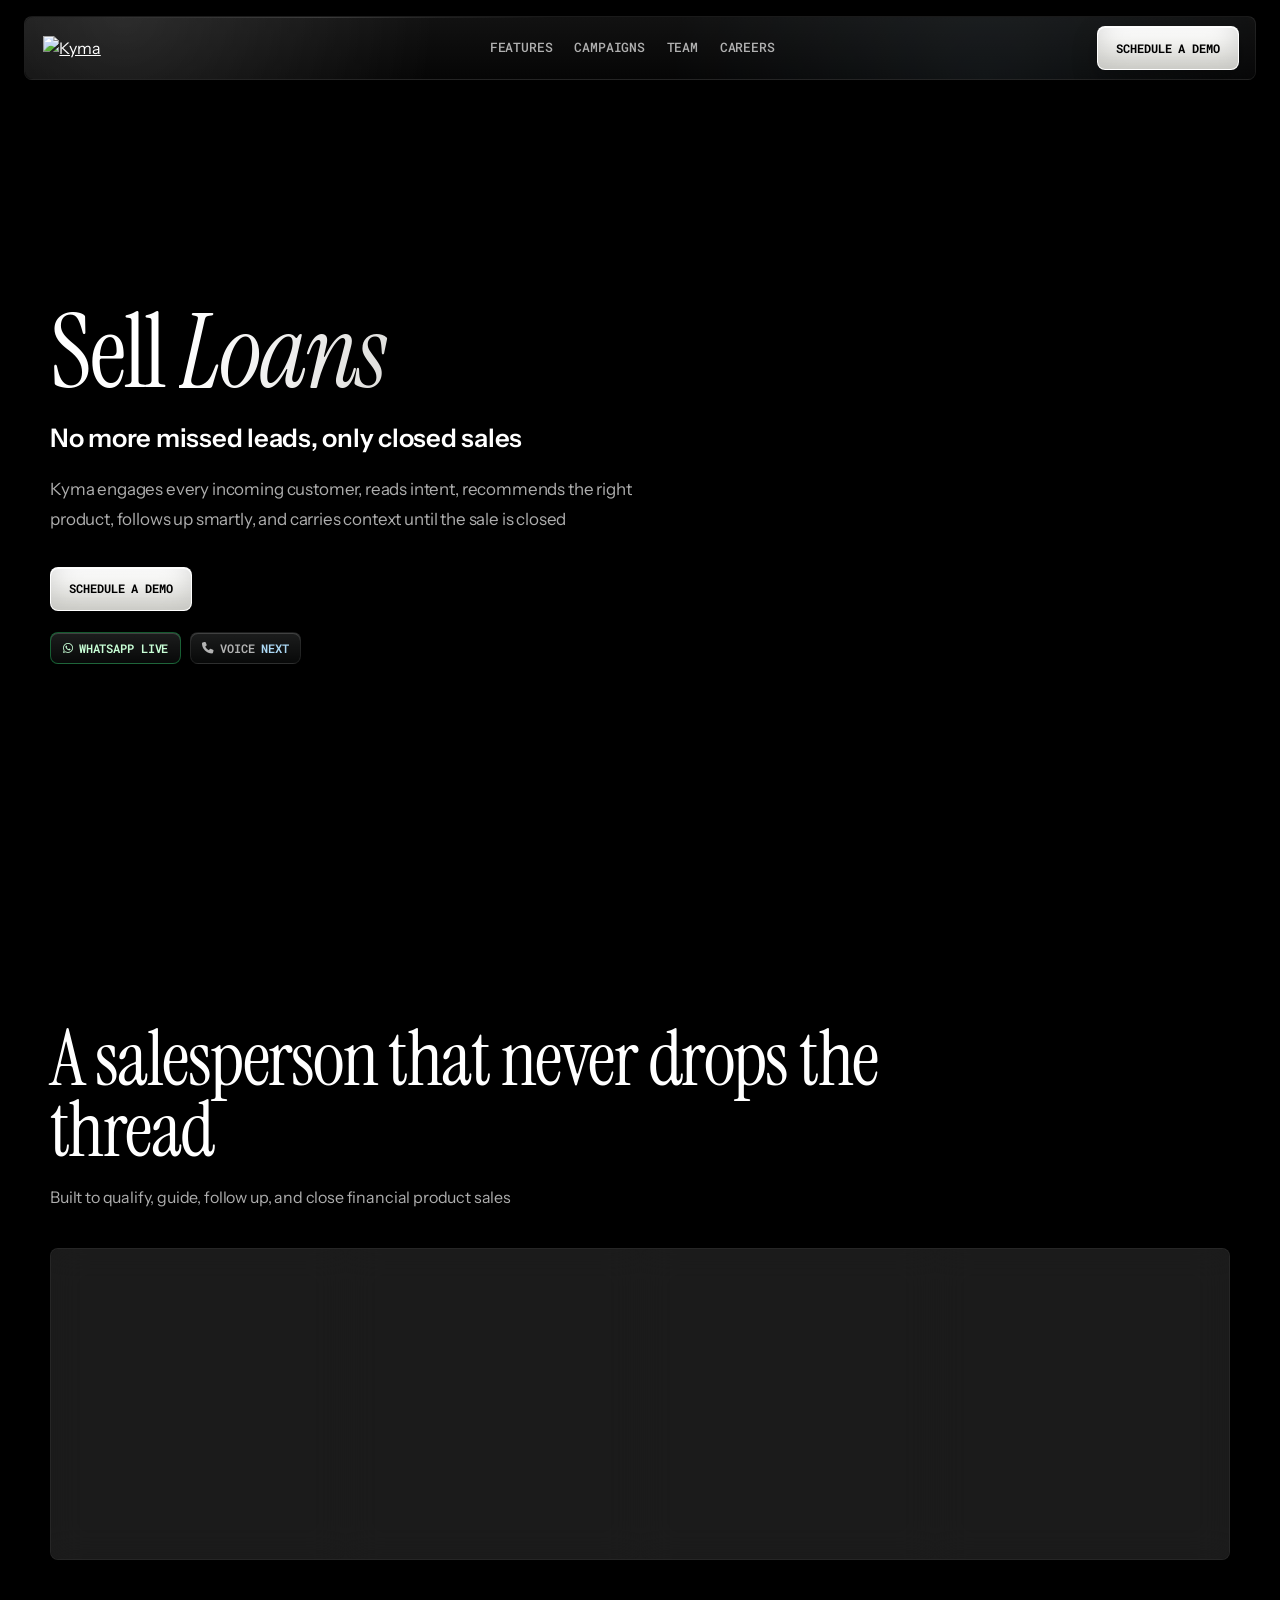
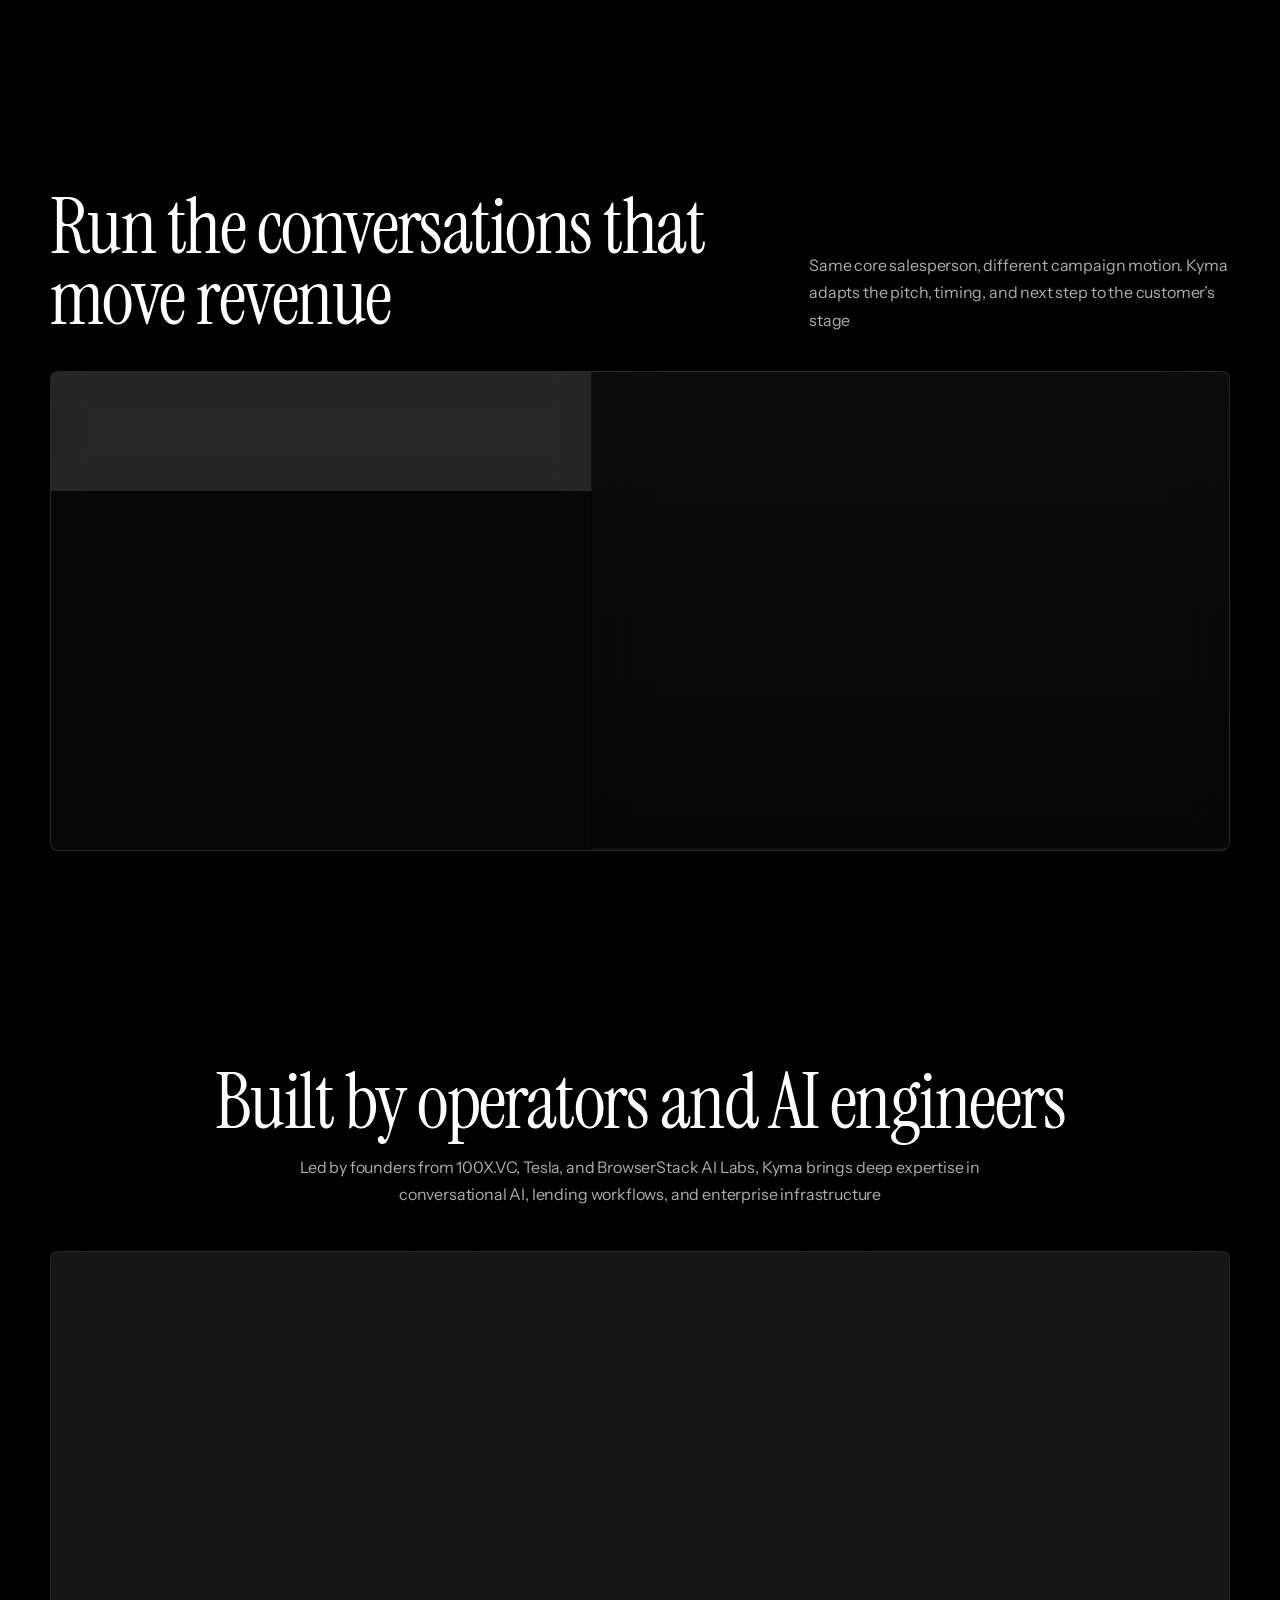
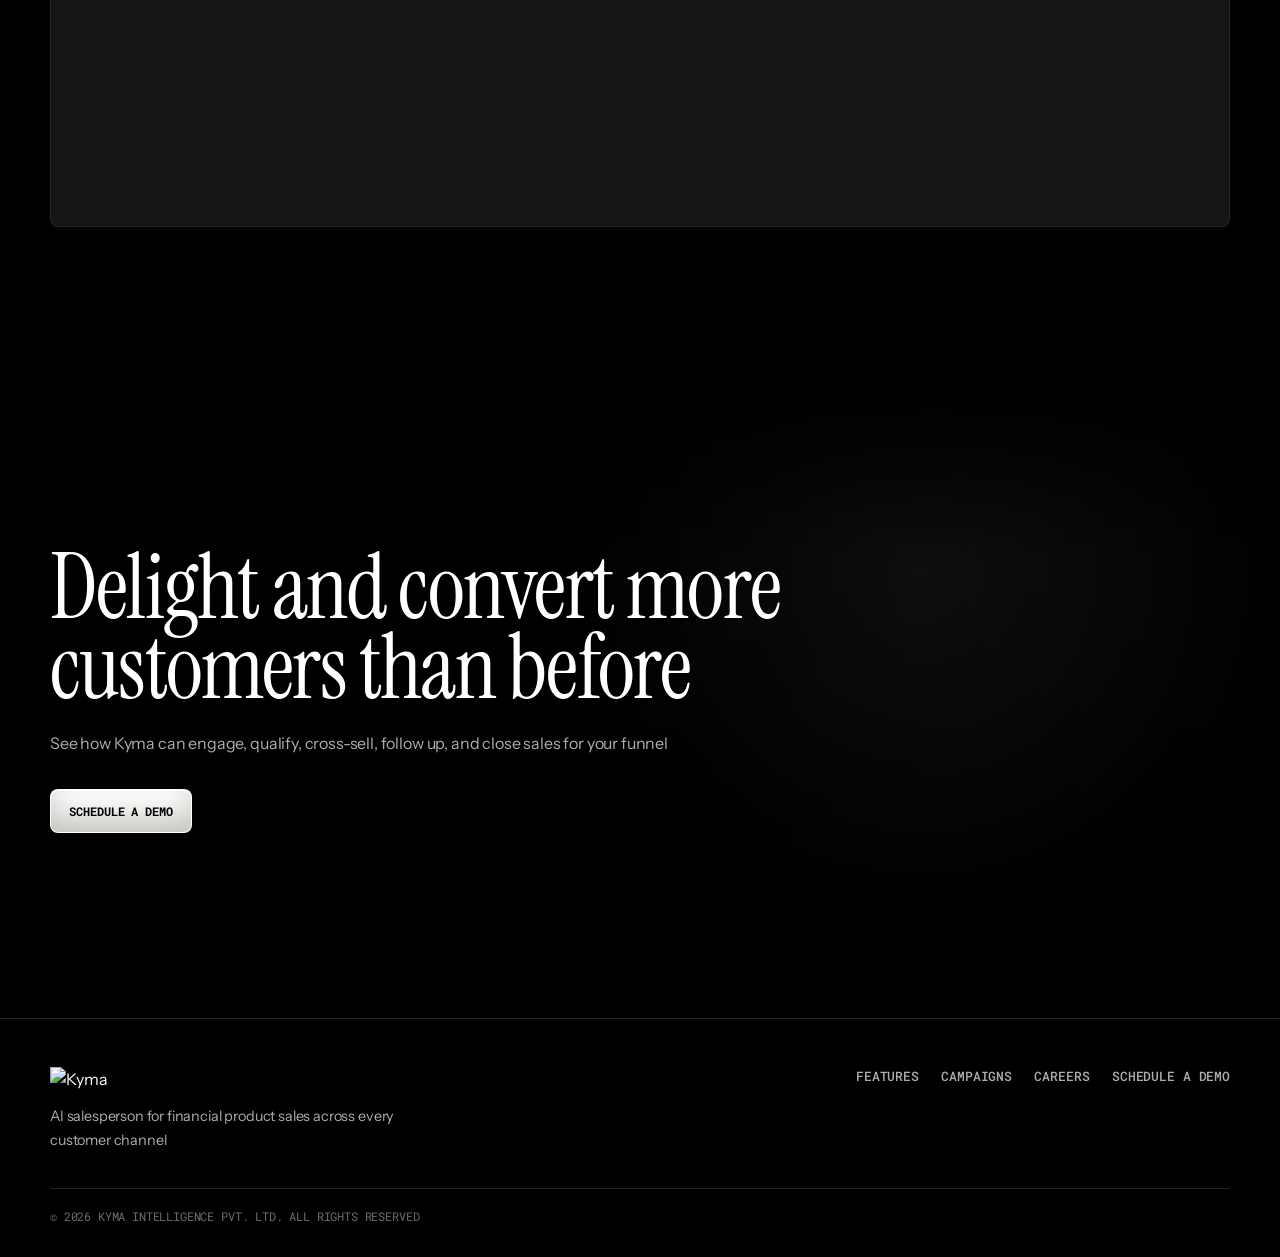
==== commit 69b9f4ca: "Update homepage messaging and layout" ====
--- a/index.html
+++ b/index.html
@@ -13,12 +13,12 @@
     <meta property="og:image" content="https://kymahq.com/assets/brand/og-image.png">
     <meta property="og:image:width" content="720">
     <meta property="og:image:height" content="405">
-    <meta property="og:image:alt" content="Kyma — Sell Financial Products in under 10 minutes">
+    <meta property="og:image:alt" content="Kyma — Sell Financial Products">
     <meta name="twitter:card" content="summary_large_image">
     <meta name="twitter:title" content="Kyma — The AI salesperson for financial products">
     <meta name="twitter:description" content="Sell financial products in minutes with an AI salesperson built for financial services.">
     <meta name="twitter:image" content="https://kymahq.com/assets/brand/og-image.png">
-    <meta name="twitter:image:alt" content="Kyma — Sell Financial Products in under 10 minutes">
+    <meta name="twitter:image:alt" content="Kyma — Sell Financial Products">
 
     <link rel="icon" type="image/svg+xml" href="assets/brand/favicon.svg">
     <link rel="preconnect" href="https://fonts.googleapis.com">
@@ -36,7 +36,6 @@
                 </a>
                 <div class="nav-links" id="navLinks">
                     <a href="#features">Features</a>
-                    <a href="#sales-stack">Sales Stack</a>
                     <a href="#campaigns">Campaigns</a>
                     <a href="#team">Team</a>
                     <a href="careers/">Careers</a>
@@ -58,8 +57,7 @@
                         <img src="assets/brand/hero-mask-figure.webp" alt="">
                     </div>
                     <div class="hero-text">
-                        <p class="eyebrow">AI salesperson for financial products</p>
-                        <h1 class="hero-title" aria-label="Sell financial products in 10 minutes">
+                        <h1 class="hero-title" aria-label="Sell financial products">
                             <span class="hero-title-line">
                                 Sell
                                 <span class="hero-product-rotator" aria-hidden="true">
@@ -73,7 +71,6 @@
                                     </span>
                                 </span>
                             </span>
-                            <span class="hero-title-line">in 10 minutes</span>
                         </h1>
                         <p class="hero-tagline">No more missed leads, only closed sales</p>
                         <p class="hero-subtitle">
@@ -81,7 +78,6 @@
                         </p>
                         <div class="hero-actions">
                             <a href="https://cal.com/kymavatsal/30min" target="_blank" rel="noopener noreferrer" class="cta-button">Schedule a Demo</a>
-                            <a href="#sales-stack" class="cta-button secondary">See the stack</a>
                         </div>
                         <div class="channel-strip" aria-label="Supported channels">
                             <span class="channel live"><i class="fab fa-whatsapp"></i> WhatsApp live</span>
@@ -95,77 +91,39 @@
 
         <section class="feature-section" id="features">
             <div class="container">
-                <div class="section-kicker">Key Features</div>
                 <div class="section-heading-row">
                     <h2 class="section-title">A salesperson that never drops the thread</h2>
                     <p class="section-subtitle">
-                        Built to sell the right financial products with speed, persuasion, consent, and smart follow-up
+                        Built to qualify, guide, follow up, and close financial product sales
                     </p>
                 </div>
                 <div class="feature-grid">
                     <article class="pillar-card feature-card">
                         <span class="card-index">01</span>
                         <h3>Single flow, no redirections</h3>
-                        <p>Kyma moves from first response to qualification, consent, KYC and offer selection without throwing customers across disconnected forms</p>
+                        <p>Kyma handles response, qualification, consent, KYC, and offer selection in one conversation</p>
                     </article>
                     <article class="pillar-card feature-card">
                         <span class="card-index">02</span>
                         <h3>Intent-aware guidance</h3>
-                        <p>It understands messy customer language, spots the real need, and nudges the customer toward the right financial product</p>
+                        <p>It reads messy customer language and guides each lead to the right product</p>
                     </article>
                     <article class="pillar-card feature-card">
                         <span class="card-index">03</span>
                         <h3>Persistent follow-up</h3>
-                        <p>Drop-offs are not dead leads. Kyma resumes with context, timing, and the exact next action needed to finish the sale</p>
+                        <p>Drop-offs resume with context, timing, and the next action needed to close</p>
                     </article>
                     <article class="pillar-card feature-card">
                         <span class="card-index">04</span>
                         <h3>Human escalation when needed</h3>
-                        <p>Complex cases route cleanly to your team with transcript, stage, intent, and customer context already attached</p>
-                    </article>
-                </div>
-            </div>
-        </section>
-
-        <section class="sales-stack" id="sales-stack">
-            <div class="container">
-                <div class="section-kicker">Sales Stack</div>
-                <div class="stack-layout">
-                    <div>
-                        <h2 class="section-title">From lead to closed sale</h2>
-                        <p class="section-subtitle align-left">
-                            Kyma sits on top of your existing financial product workflow and turns every customer conversation into a structured sales motion
-                        </p>
-                    </div>
-                    <div class="stack-steps">
-                        <div class="step">
-                            <span>Lead captured</span>
-                            <strong>Respond in seconds across WhatsApp and web</strong>
-                        </div>
-                        <div class="step">
-                            <span>Intent read</span>
-                            <strong>Classify product need, urgency, and eligibility signals</strong>
-                        </div>
-                        <div class="step">
-                            <span>Consent + KYC</span>
-                            <strong>Collect structured data through guided flows</strong>
-                        </div>
-                        <div class="step">
-                            <span>Offer matched</span>
-                            <strong>Recommend loan, insurance, card, account, or any configured product</strong>
-                        </div>
-                        <div class="step">
-                            <span>Follow-up loop</span>
-                            <strong>Recover stalled conversations until close or handoff</strong>
-                        </div>
-                    </div>
+                        <p>Complex cases hand off with transcript, stage, intent, and customer context attached</p>
+                    </article>
                 </div>
             </div>
         </section>
 
         <section class="campaigns" id="campaigns">
             <div class="container">
-                <div class="section-kicker">Campaigns</div>
                 <div class="section-heading-row">
                     <h2 class="section-title">Run the conversations that move revenue</h2>
                     <p class="section-subtitle">
@@ -216,7 +174,6 @@
 
         <section class="team" id="team">
             <div class="container">
-                <div class="section-kicker">Team</div>
                 <h2 class="section-title">Built by operators and AI engineers</h2>
                 <p class="team-bio">
                     Led by founders from 100X.VC, Tesla, and BrowserStack AI Labs, Kyma brings deep expertise in conversational AI, lending workflows, and enterprise infrastructure
@@ -292,7 +249,6 @@
                 </div>
                 <div class="footer-right">
                     <a href="#features">Features</a>
-                    <a href="#sales-stack">Sales Stack</a>
                     <a href="#campaigns">Campaigns</a>
                     <a href="careers/">Careers</a>
                     <a href="https://cal.com/kymavatsal/30min" target="_blank" rel="noopener noreferrer">Schedule a Demo</a>
--- a/styles.css
+++ b/styles.css
@@ -303,7 +303,6 @@
         var(--black);
 }
 
-.sales-stack::after,
 .careers-hero::after,
 .jd-page::before {
     content: "";
@@ -321,7 +320,7 @@
     z-index: 0;
     background:
         linear-gradient(90deg, rgba(0, 0, 0, 0.62) 0%, rgba(0, 0, 0, 0.28) 42%, rgba(0, 0, 0, 0.02) 100%),
-        linear-gradient(180deg, rgba(0, 0, 0, 0.06) 0%, rgba(0, 0, 0, 0.22) 100%);
+        linear-gradient(180deg, rgba(0, 0, 0, 0.06) 0%, rgba(0, 0, 0, 0.2) 58%, rgba(0, 0, 0, 0.72) 90%, var(--black) 100%);
     pointer-events: none;
 }
 
@@ -368,10 +367,6 @@
     max-width: 980px;
 }
 
-.eyebrow,
-.section-kicker,
-.careers-eyebrow,
-.jd-eyebrow,
 .apply-card-label,
 .apply-share-label {
     display: inline-flex;
@@ -382,18 +377,6 @@
     font-weight: 700;
     letter-spacing: -0.01em;
     text-transform: uppercase;
-}
-
-.eyebrow::before,
-.section-kicker::before,
-.careers-eyebrow::before,
-.jd-eyebrow::before {
-    content: "";
-    display: inline-block;
-    width: 32px;
-    height: 1px;
-    margin-right: 0.65rem;
-    background: linear-gradient(90deg, var(--white), transparent);
 }
 
 .hero-title,
@@ -902,7 +885,20 @@
 }
 
 .feature-section {
-    background: linear-gradient(180deg, rgba(0, 0, 0, 0.86), var(--black));
+    background:
+        linear-gradient(180deg, var(--black) 0%, rgba(0, 0, 0, 0.88) 10%, rgba(0, 0, 0, 0.97) 34%, var(--black) 100%),
+        var(--bg-desktop) center bottom / cover no-repeat,
+        var(--black);
+}
+
+.feature-section .section-heading-row {
+    display: block;
+    max-width: 980px;
+}
+
+.feature-section .section-subtitle {
+    max-width: 620px;
+    margin-top: 1.2rem;
 }
 
 .section-heading-row {
@@ -965,8 +961,7 @@
 .pillar-card::before,
 .team-member::before,
 .role-card::before,
-.apply-card::before,
-.step::before {
+.apply-card::before {
     content: "";
     position: absolute;
     inset: 0;
@@ -980,8 +975,7 @@
 .pillar-card > *,
 .team-member > *,
 .role-card > *,
-.apply-card > *,
-.step > * {
+.apply-card > * {
     position: relative;
     z-index: 1;
 }
@@ -1028,73 +1022,6 @@
     line-height: 1.65;
 }
 
-.sales-stack {
-    overflow: hidden;
-    isolation: isolate;
-    background:
-        linear-gradient(180deg, #000000 0%, rgba(0, 0, 0, 0.52) 4%, rgba(0, 0, 0, 0) 16%, rgba(0, 0, 0, 0.08) 66%, rgba(0, 0, 0, 0.24) 100%),
-        var(--bg-desktop) center / cover no-repeat,
-        var(--black);
-}
-
-.sales-stack::before {
-    content: "";
-    position: absolute;
-    inset: 0 0 -2px;
-    z-index: 1;
-    background: var(--white);
-    opacity: 0;
-    transition: opacity 0.58s ease;
-    will-change: opacity;
-    pointer-events: none;
-}
-
-.sales-stack.is-light::before {
-    opacity: 1;
-}
-
-.sales-stack::after {
-    z-index: 0;
-    background: linear-gradient(90deg, rgba(0, 0, 0, 0.18) 0%, rgba(0, 0, 0, 0.08) 46%, rgba(0, 0, 0, 0) 100%);
-}
-
-.sales-stack .container {
-    position: relative;
-    z-index: 2;
-}
-
-.stack-layout {
-    display: grid;
-    grid-template-columns: minmax(0, 0.78fr) minmax(360px, 0.78fr);
-    gap: 4rem;
-    align-items: start;
-}
-
-.sales-stack .section-subtitle {
-    margin-top: 1.35rem;
-}
-
-.stack-steps {
-    display: grid;
-    gap: 0.75rem;
-}
-
-.step {
-    position: relative;
-    overflow: hidden;
-    min-height: 104px;
-    padding: 1.05rem 1.1rem;
-    border: 1px solid var(--glass-line);
-    border-radius: var(--radius-ui);
-    background:
-        linear-gradient(180deg, rgba(255, 255, 255, 0.13), rgba(255, 255, 255, 0.045)),
-        rgba(0, 0, 0, 0.2);
-    box-shadow: 0 18px 46px rgba(0, 0, 0, 0.18);
-    -webkit-backdrop-filter: blur(var(--glass-blur-soft)) saturate(1.22);
-    backdrop-filter: blur(var(--glass-blur-soft)) saturate(1.22);
-}
-
-.step span,
 .role-meta,
 .jd-meta,
 .apply-meta-row,
@@ -1107,19 +1034,9 @@
     text-transform: uppercase;
 }
 
-.step strong {
-    display: block;
-    margin-top: 0.65rem;
-    color: var(--white);
-    font-size: 1.08rem;
-    line-height: 1.25;
-    letter-spacing: -0.015em;
-}
-
 .campaigns {
     --campaign-fg: var(--white);
     --campaign-muted: var(--muted);
-    --campaign-kicker-line: linear-gradient(90deg, var(--white), transparent);
     --campaign-shell-border: var(--glass-line);
     --campaign-shell-bg: var(--glass-line);
     --campaign-shell-shadow: 0 24px 70px rgba(0, 0, 0, 0.24);
@@ -1158,7 +1075,6 @@
 .campaigns.is-light {
     --campaign-fg: var(--black);
     --campaign-muted: rgba(0, 0, 0, 0.68);
-    --campaign-kicker-line: linear-gradient(90deg, var(--black), transparent);
     --campaign-shell-border: rgba(0, 0, 0, 0.16);
     --campaign-shell-bg: rgba(0, 0, 0, 0.12);
     --campaign-shell-shadow: 0 4px 20px rgba(0, 0, 0, 0.1);
@@ -1174,7 +1090,6 @@
     --campaign-demo-bg: linear-gradient(180deg, rgba(0, 0, 0, 0.56), rgba(0, 0, 0, 0.78)), var(--bg-desktop) center / cover no-repeat;
 }
 
-.campaigns .section-kicker,
 .campaigns .section-title {
     color: var(--campaign-fg);
     transition: color 0.34s ease;
@@ -1183,10 +1098,6 @@
 .campaigns .section-subtitle {
     color: var(--campaign-muted);
     transition: color 0.34s ease;
-}
-
-.campaigns .section-kicker::before {
-    background: var(--campaign-kicker-line);
 }
 
 .campaigns::before {
@@ -1388,7 +1299,6 @@
 }
 
 @media (prefers-reduced-motion: reduce) {
-    .sales-stack::before,
     .campaigns::before {
         transition: opacity 0.12s ease;
     }
@@ -1405,17 +1315,9 @@
     background: var(--black);
 }
 
-.team .section-kicker,
 .team .section-title,
 .team-bio {
     text-align: center;
-}
-
-.team .section-kicker {
-    display: flex;
-    justify-content: center;
-    width: fit-content;
-    margin: 0 auto 1rem;
 }
 
 .team-bio {
@@ -1932,7 +1834,6 @@
     .team-member,
     .role-card,
     .apply-card,
-    .step,
     .toast {
         background: var(--glass-dark-solid);
     }
@@ -1948,11 +1849,6 @@
 }
 
 @media (max-width: 1024px) {
-    .stack-layout {
-        grid-template-columns: 1fr;
-        gap: 3rem;
-    }
-
     .hero-text {
         max-width: 760px;
     }
@@ -2034,6 +1930,7 @@
 
     .nav-toggle {
         display: inline-flex;
+        order: 3;
     }
 
     .brand-logo img {
@@ -2041,6 +1938,8 @@
     }
 
     .nav-cta {
+        order: 2;
+        margin-left: auto;
         min-height: 38px;
         padding: 0.68rem 0.82rem;
         font-size: 0.68rem;
@@ -2054,6 +1953,13 @@
         min-height: auto;
         padding: 116px 0 72px;
         background:
+            var(--bg-mobile) center top / cover no-repeat,
+            var(--black);
+    }
+
+    .feature-section {
+        background:
+            linear-gradient(180deg, var(--black) 0%, rgba(0, 0, 0, 0.88) 10%, rgba(0, 0, 0, 0.97) 34%, var(--black) 100%),
             var(--bg-mobile) center top / cover no-repeat,
             var(--black);
     }
@@ -2167,14 +2073,6 @@
         margin-bottom: 3rem;
     }
 
-    .stack-layout {
-        gap: 2rem;
-    }
-
-    .step {
-        min-height: 96px;
-    }
-
     .footer-content {
         flex-direction: column;
     }
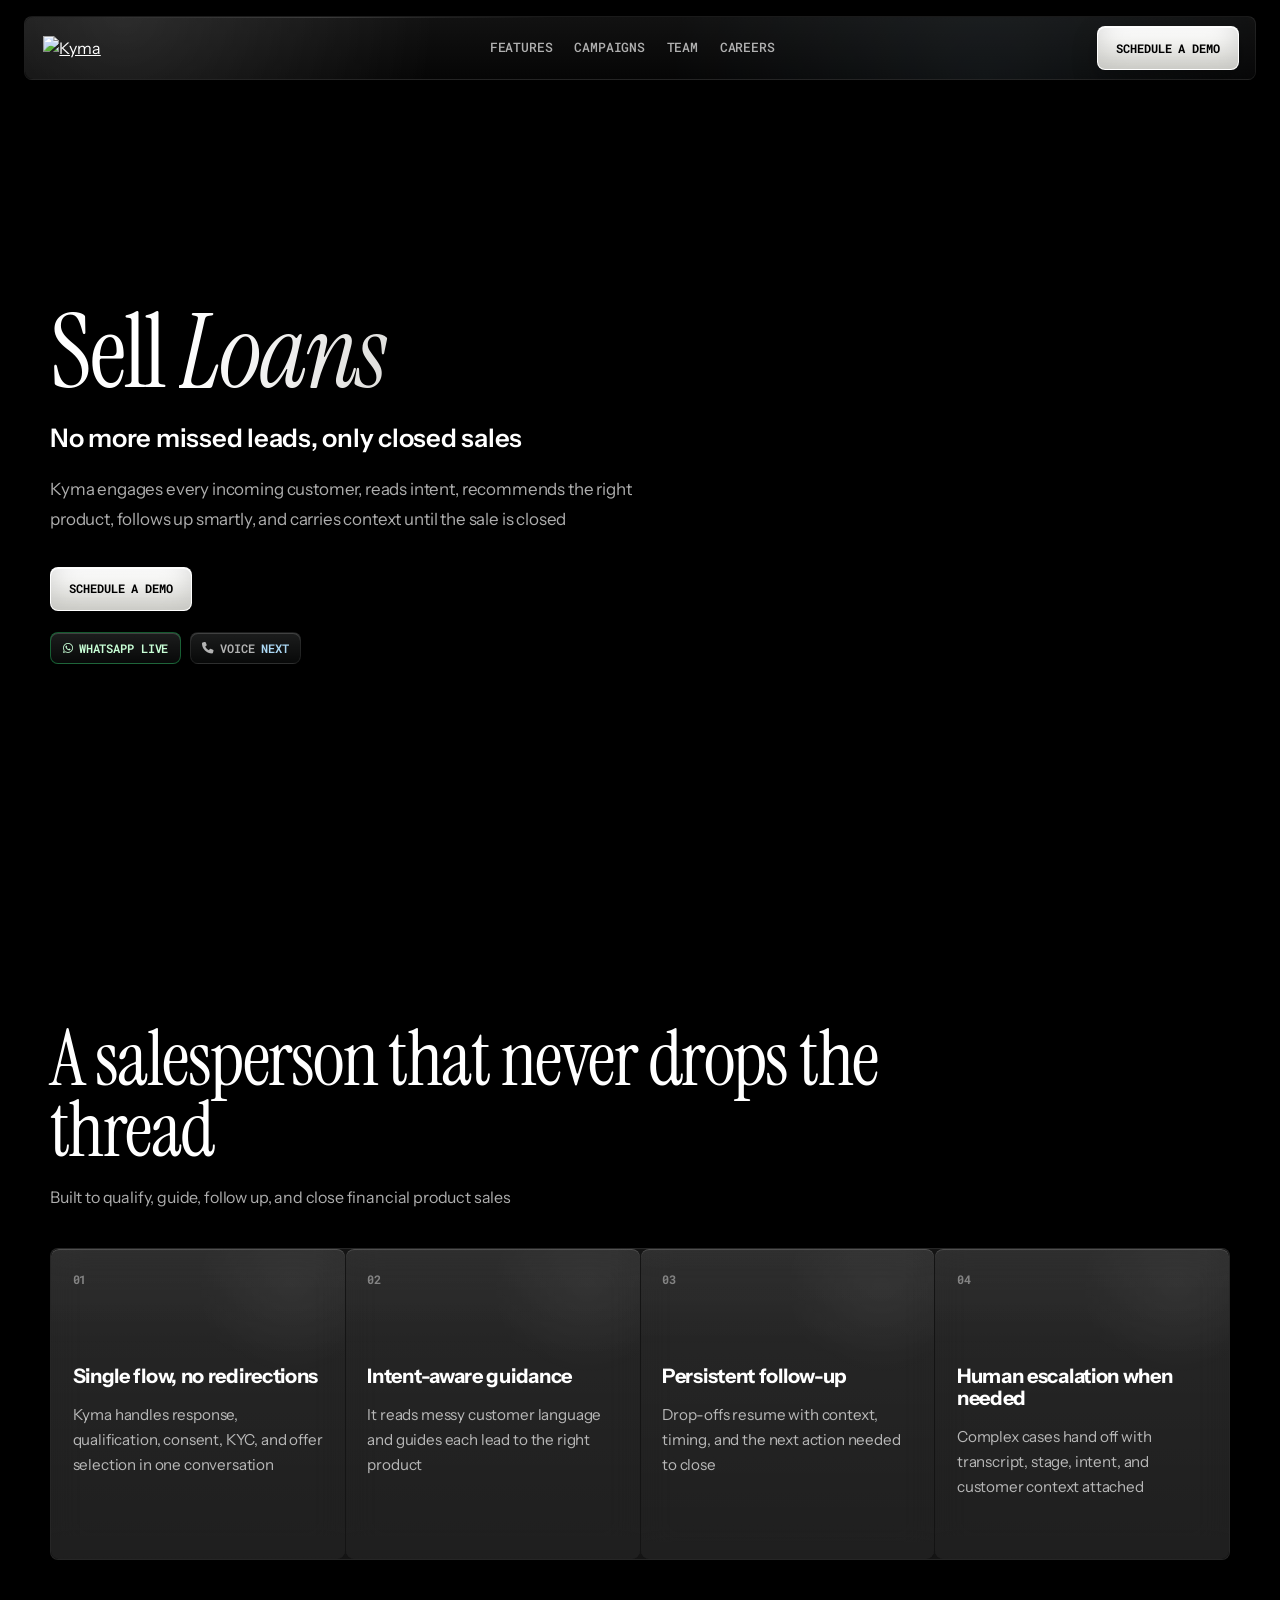
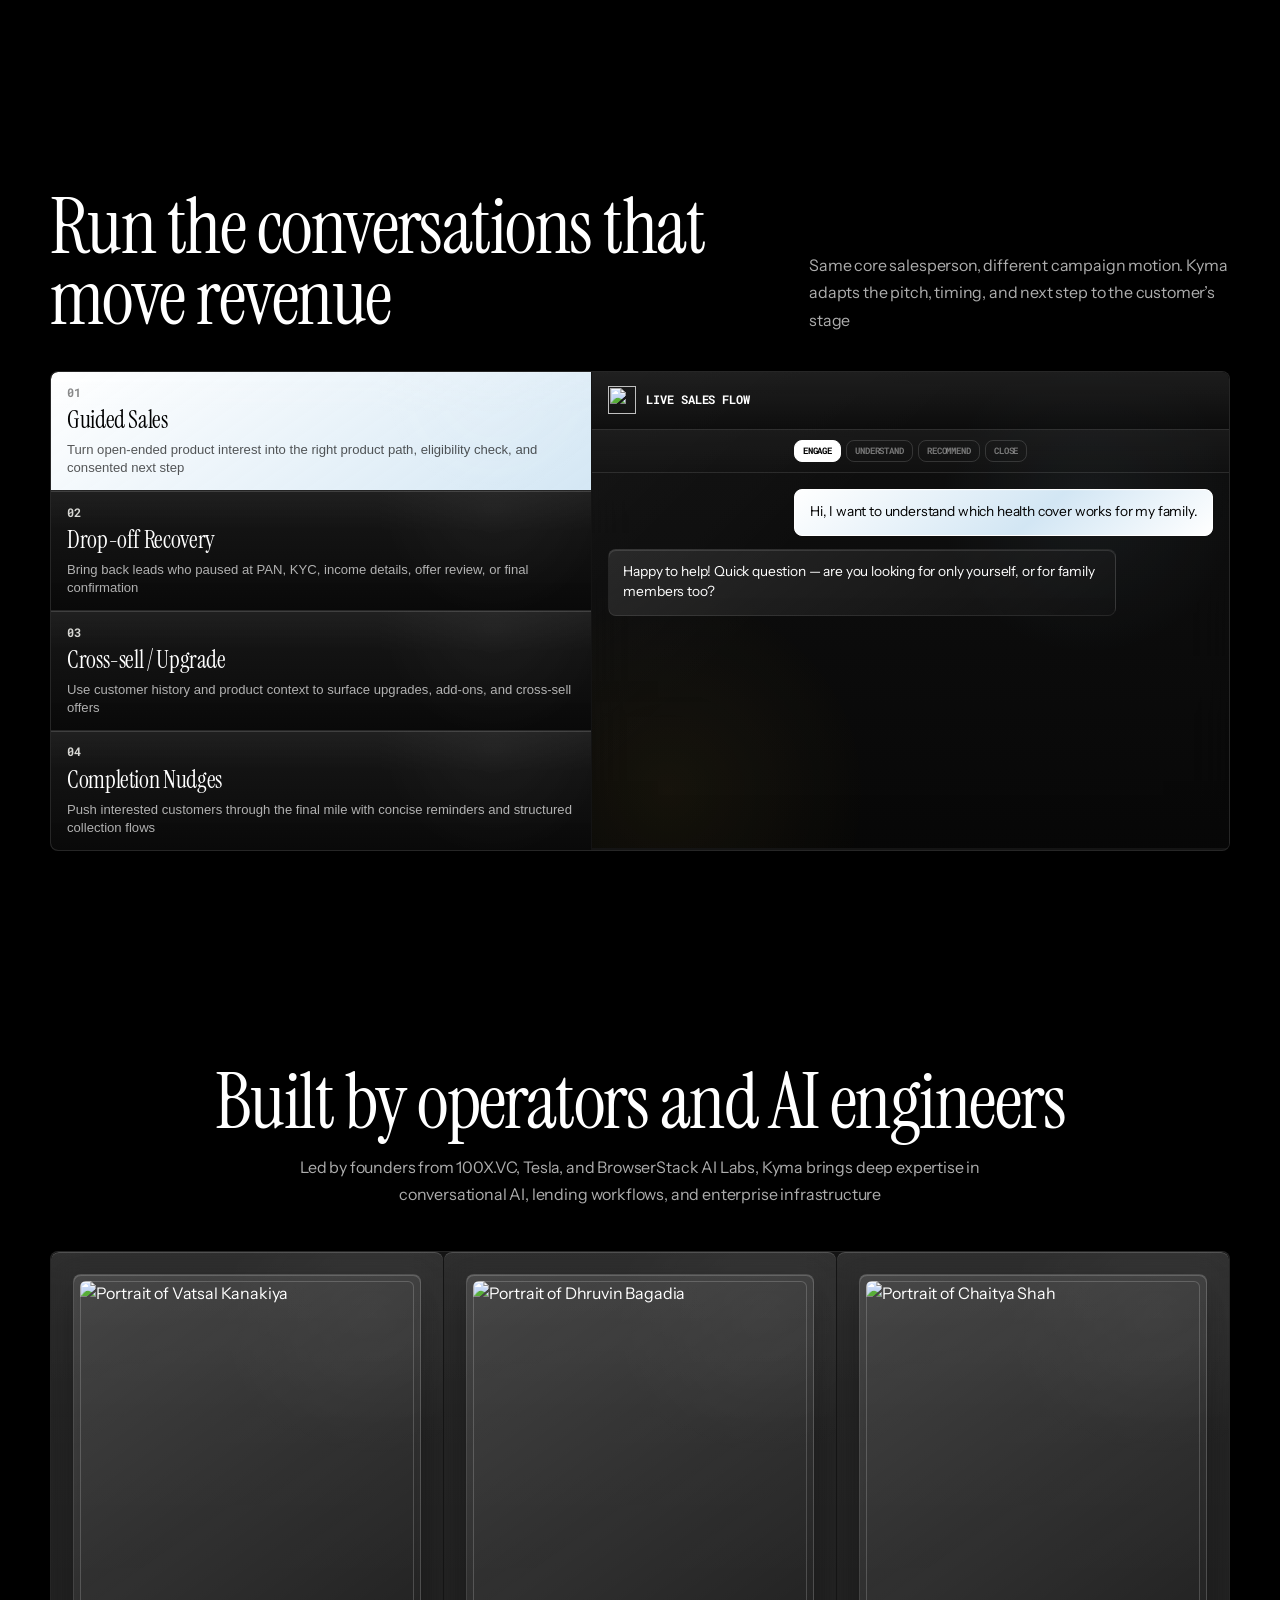
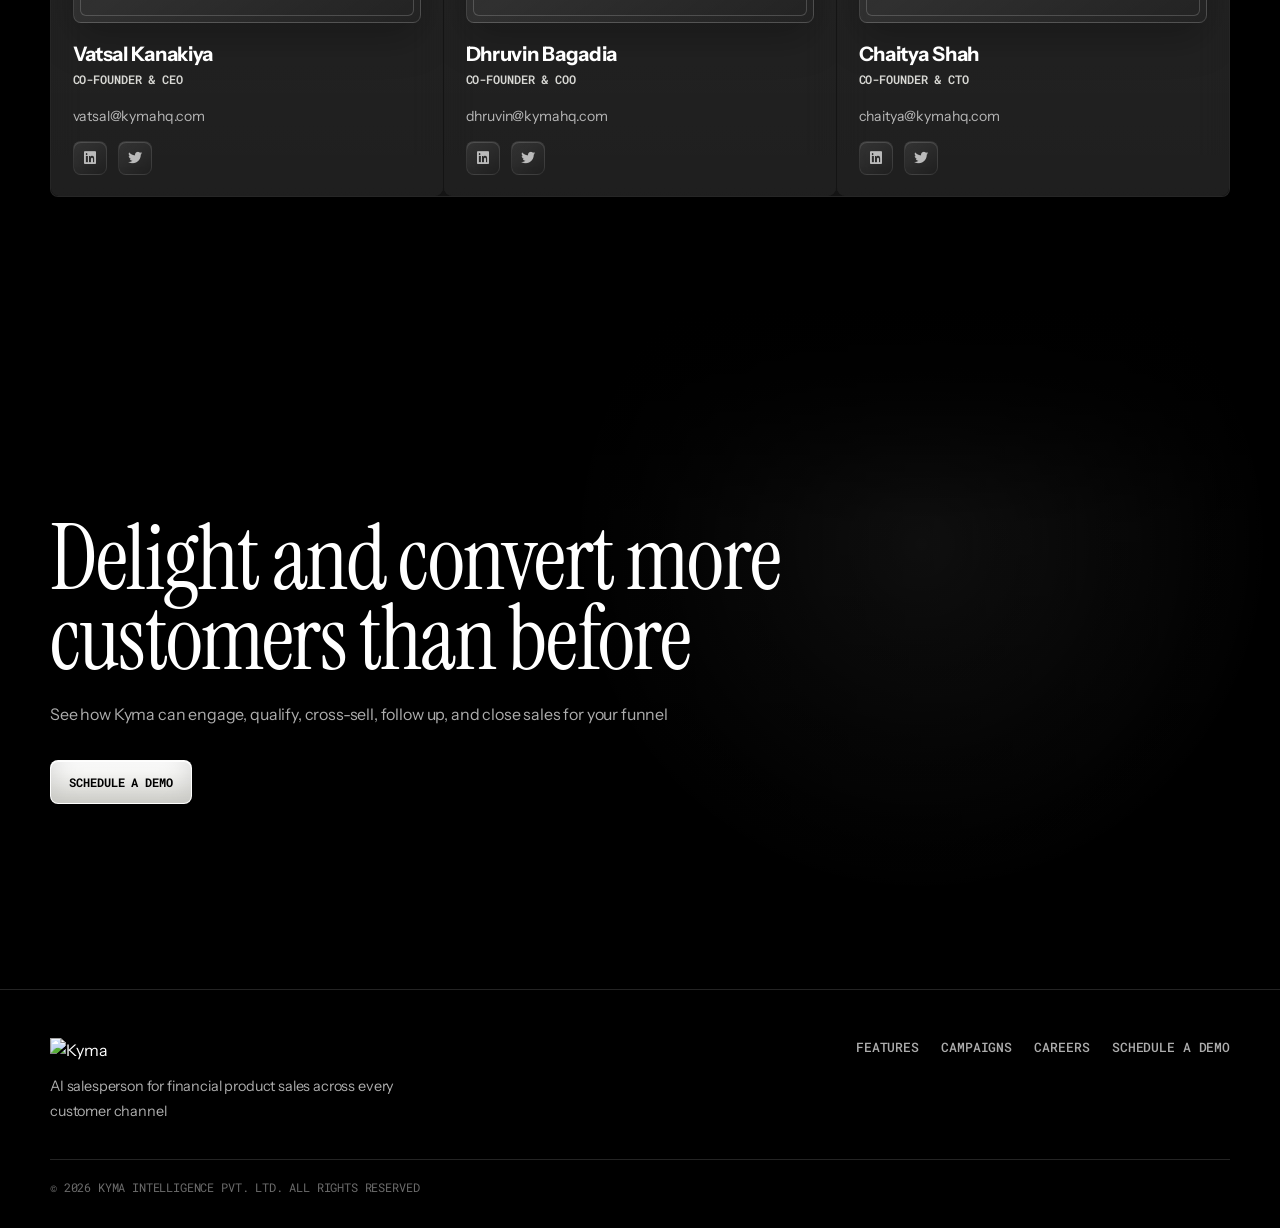
==== commit baa20a59: "Remove team phone numbers" ====
--- a/index.html
+++ b/index.html
@@ -187,7 +187,6 @@
                         <p class="member-role">Co-Founder & CEO</p>
                         <div class="member-contact">
                             <a href="mailto:vatsal@kymahq.com">vatsal@kymahq.com</a>
-                            <a href="tel:+919821372343">+91 98213 72343</a>
                             <div class="social-links">
                                 <a href="https://linkedin.com/in/vazzup" target="_blank" rel="noopener noreferrer" aria-label="Vatsal on LinkedIn"><i class="fab fa-linkedin"></i></a>
                                 <a href="https://twitter.com/vazzupk" target="_blank" rel="noopener noreferrer" aria-label="Vatsal on X"><i class="fab fa-twitter"></i></a>
@@ -202,7 +201,6 @@
                         <p class="member-role">Co-Founder & COO</p>
                         <div class="member-contact">
                             <a href="mailto:dhruvin@kymahq.com">dhruvin@kymahq.com</a>
-                            <a href="tel:+918879359760">+91 88793 59760</a>
                             <div class="social-links">
                                 <a href="https://www.linkedin.com/in/dhruvin-bagadia-a34450191/" target="_blank" rel="noopener noreferrer" aria-label="Dhruvin on LinkedIn"><i class="fab fa-linkedin"></i></a>
                                 <a href="https://twitter.com/dhrbag0211" target="_blank" rel="noopener noreferrer" aria-label="Dhruvin on X"><i class="fab fa-twitter"></i></a>
@@ -217,7 +215,6 @@
                         <p class="member-role">Co-Founder & CTO</p>
                         <div class="member-contact">
                             <a href="mailto:chaitya@kymahq.com">chaitya@kymahq.com</a>
-                            <a href="tel:+919029168990">+91 90291 68990</a>
                             <div class="social-links">
                                 <a href="https://www.linkedin.com/in/Chaitya62" target="_blank" rel="noopener noreferrer" aria-label="Chaitya on LinkedIn"><i class="fab fa-linkedin"></i></a>
                                 <a href="https://twitter.com/Chaitya62" target="_blank" rel="noopener noreferrer" aria-label="Chaitya on X"><i class="fab fa-twitter"></i></a>
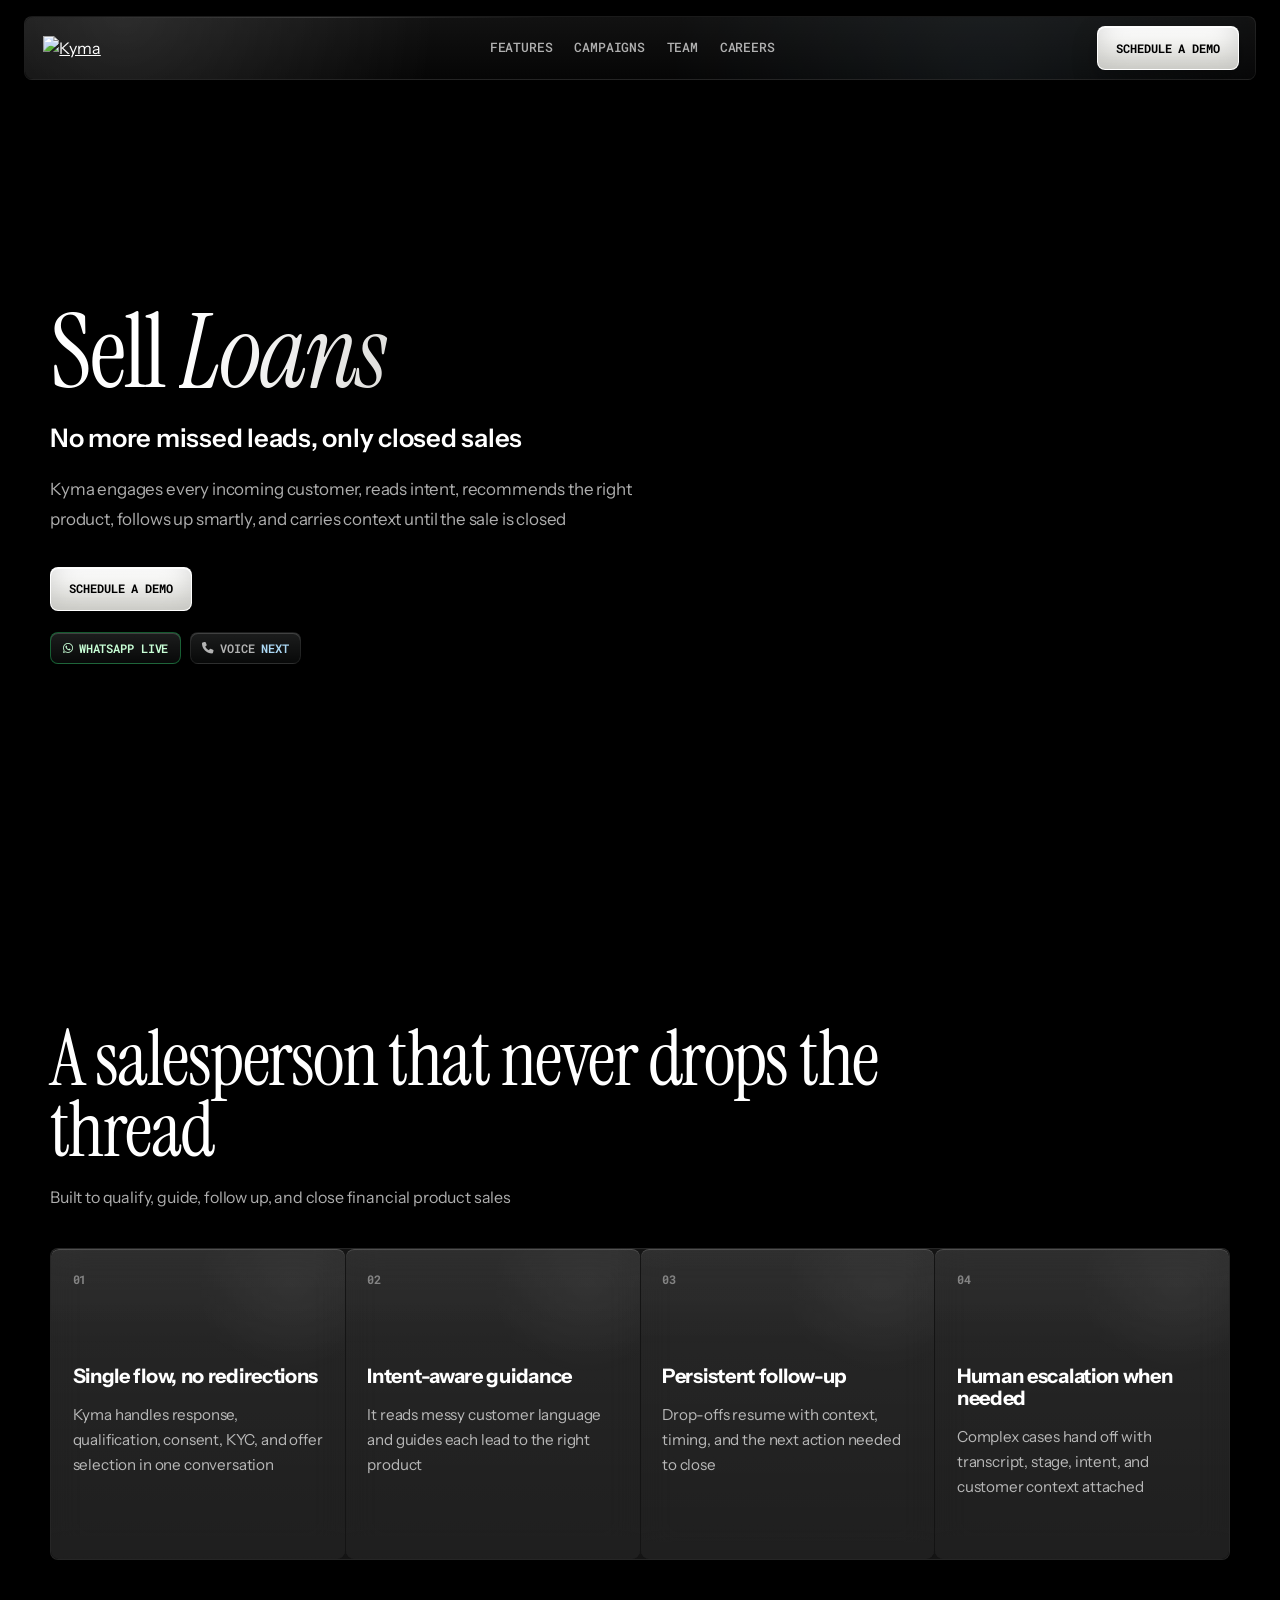
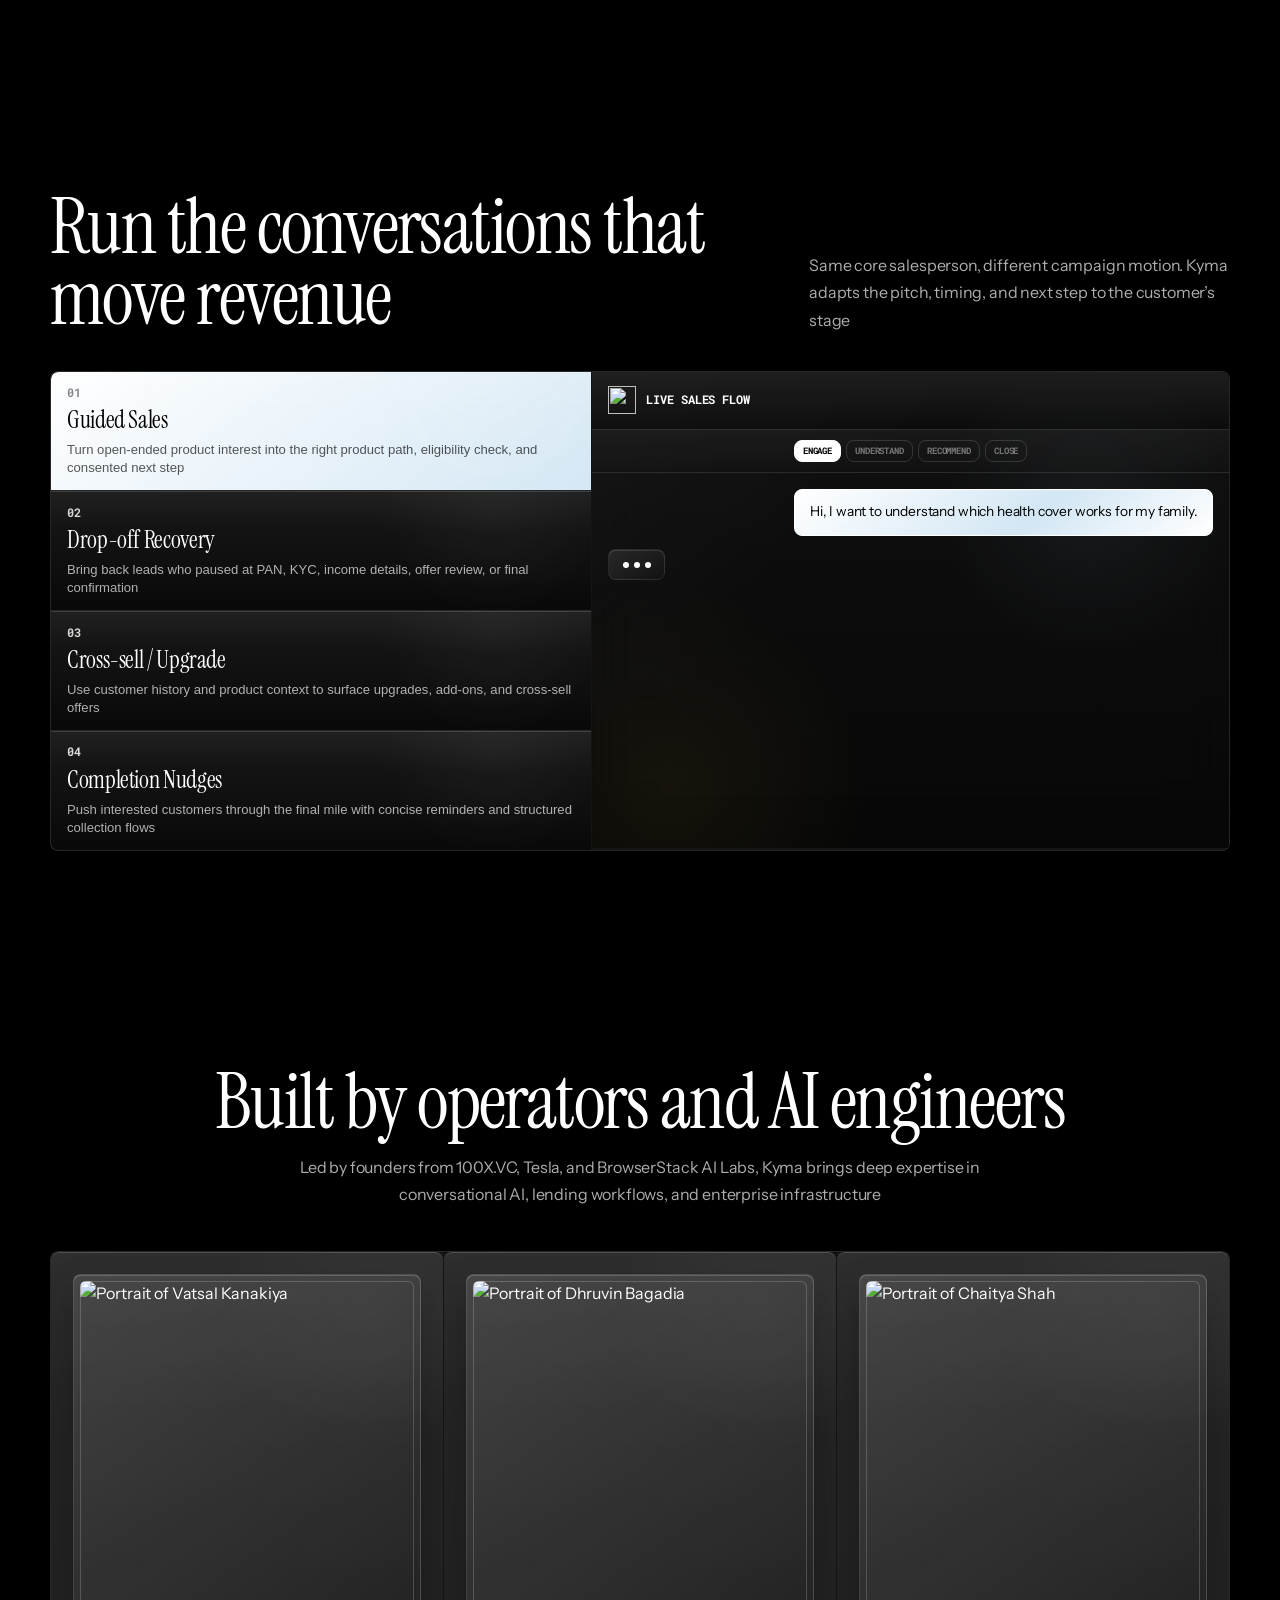
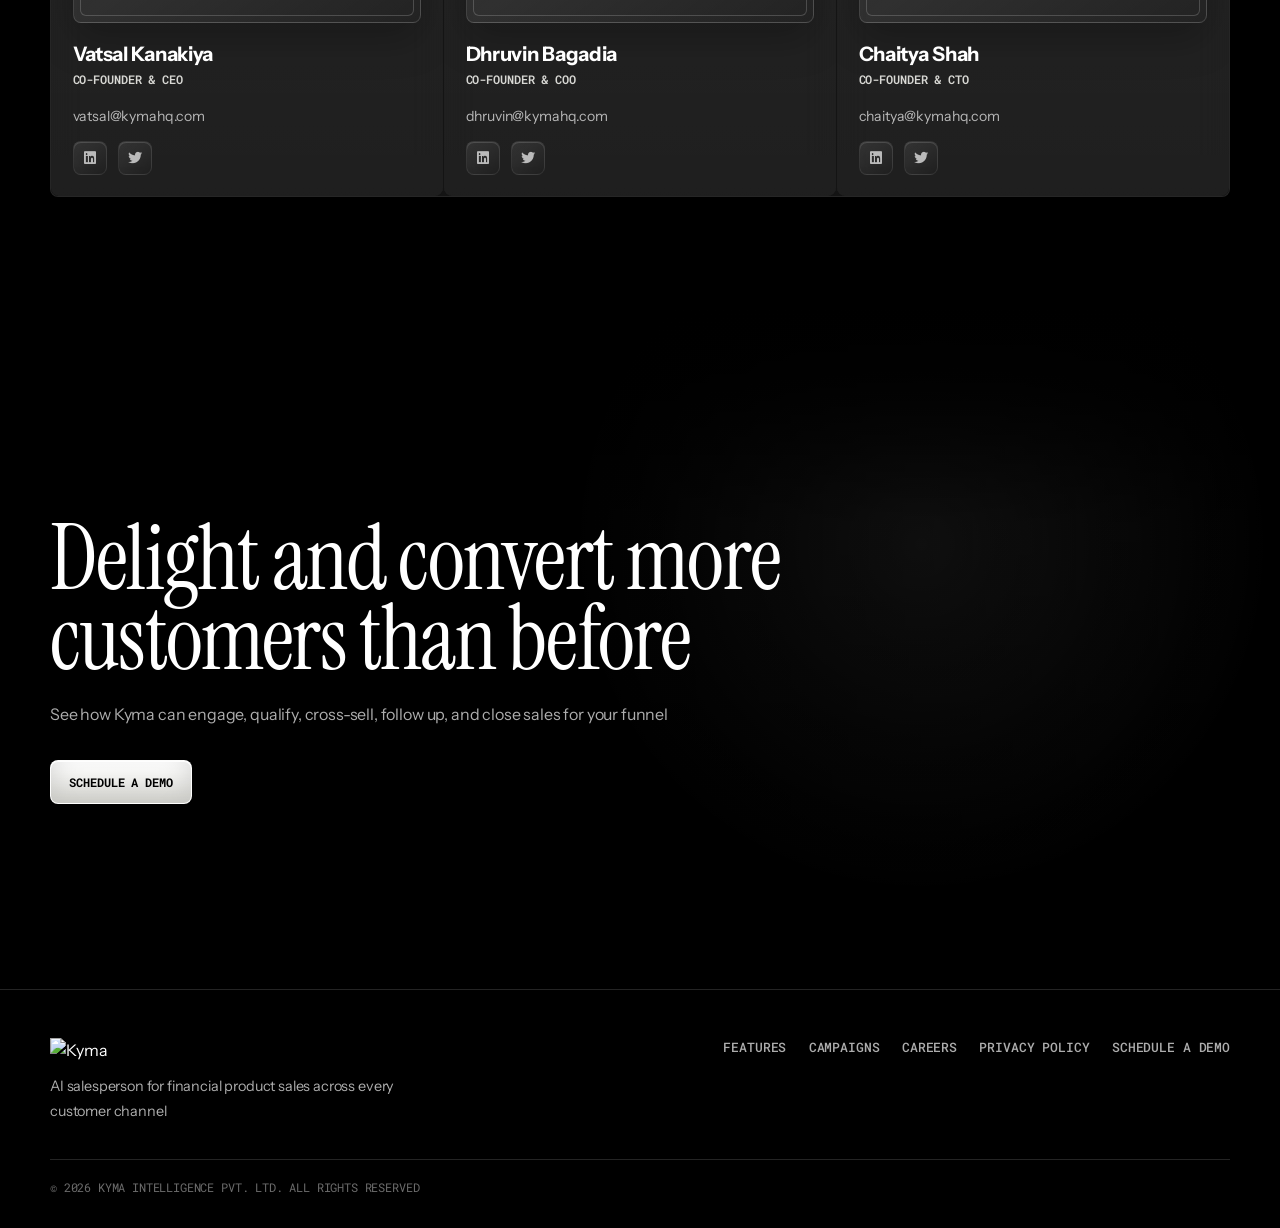
==== commit b8450bf5: "Add privacy policy page and footer links" ====
--- a/index.html
+++ b/index.html
@@ -248,6 +248,7 @@
                     <a href="#features">Features</a>
                     <a href="#campaigns">Campaigns</a>
                     <a href="careers/">Careers</a>
+                    <a href="privacy-policy.html">Privacy Policy</a>
                     <a href="https://cal.com/kymavatsal/30min" target="_blank" rel="noopener noreferrer">Schedule a Demo</a>
                 </div>
             </div>
--- a/styles.css
+++ b/styles.css
@@ -1501,6 +1501,73 @@
     text-transform: uppercase;
 }
 
+/* Privacy policy */
+.privacy-main {
+    min-height: 100vh;
+    background: var(--black);
+}
+
+.privacy-container {
+    width: min(760px, calc(100% - 40px));
+    margin: 0 auto;
+    padding: 150px 0 110px;
+}
+
+.privacy-header {
+    padding-bottom: 2.5rem;
+    border-bottom: 1px solid var(--line);
+}
+
+.privacy-header h1 {
+    font-size: clamp(3.2rem, 8vw, 6rem);
+    line-height: 0.95;
+}
+
+.privacy-container .privacy-meta {
+    margin-top: 1.4rem;
+    color: var(--muted);
+    font-family: var(--mono);
+    font-size: 0.76rem;
+    letter-spacing: 0;
+    text-transform: uppercase;
+}
+
+.privacy-container section {
+    padding: 2.5rem 0 0;
+}
+
+.privacy-container h2 {
+    margin-bottom: 1rem;
+    font-size: clamp(1.5rem, 3vw, 2rem);
+    line-height: 1.2;
+}
+
+.privacy-container p,
+.privacy-container li {
+    color: var(--muted);
+    font-size: 1rem;
+    line-height: 1.75;
+}
+
+.privacy-container p + p {
+    margin-top: 1rem;
+}
+
+.privacy-container ul {
+    margin-top: 1rem;
+    padding-left: 1.4rem;
+}
+
+.privacy-container li + li {
+    margin-top: 0.65rem;
+}
+
+.privacy-container a {
+    color: var(--white);
+    text-decoration-color: var(--line-strong);
+    text-underline-offset: 4px;
+}
+
 /* Careers */
 .careers-hero,
 .roles-section,
